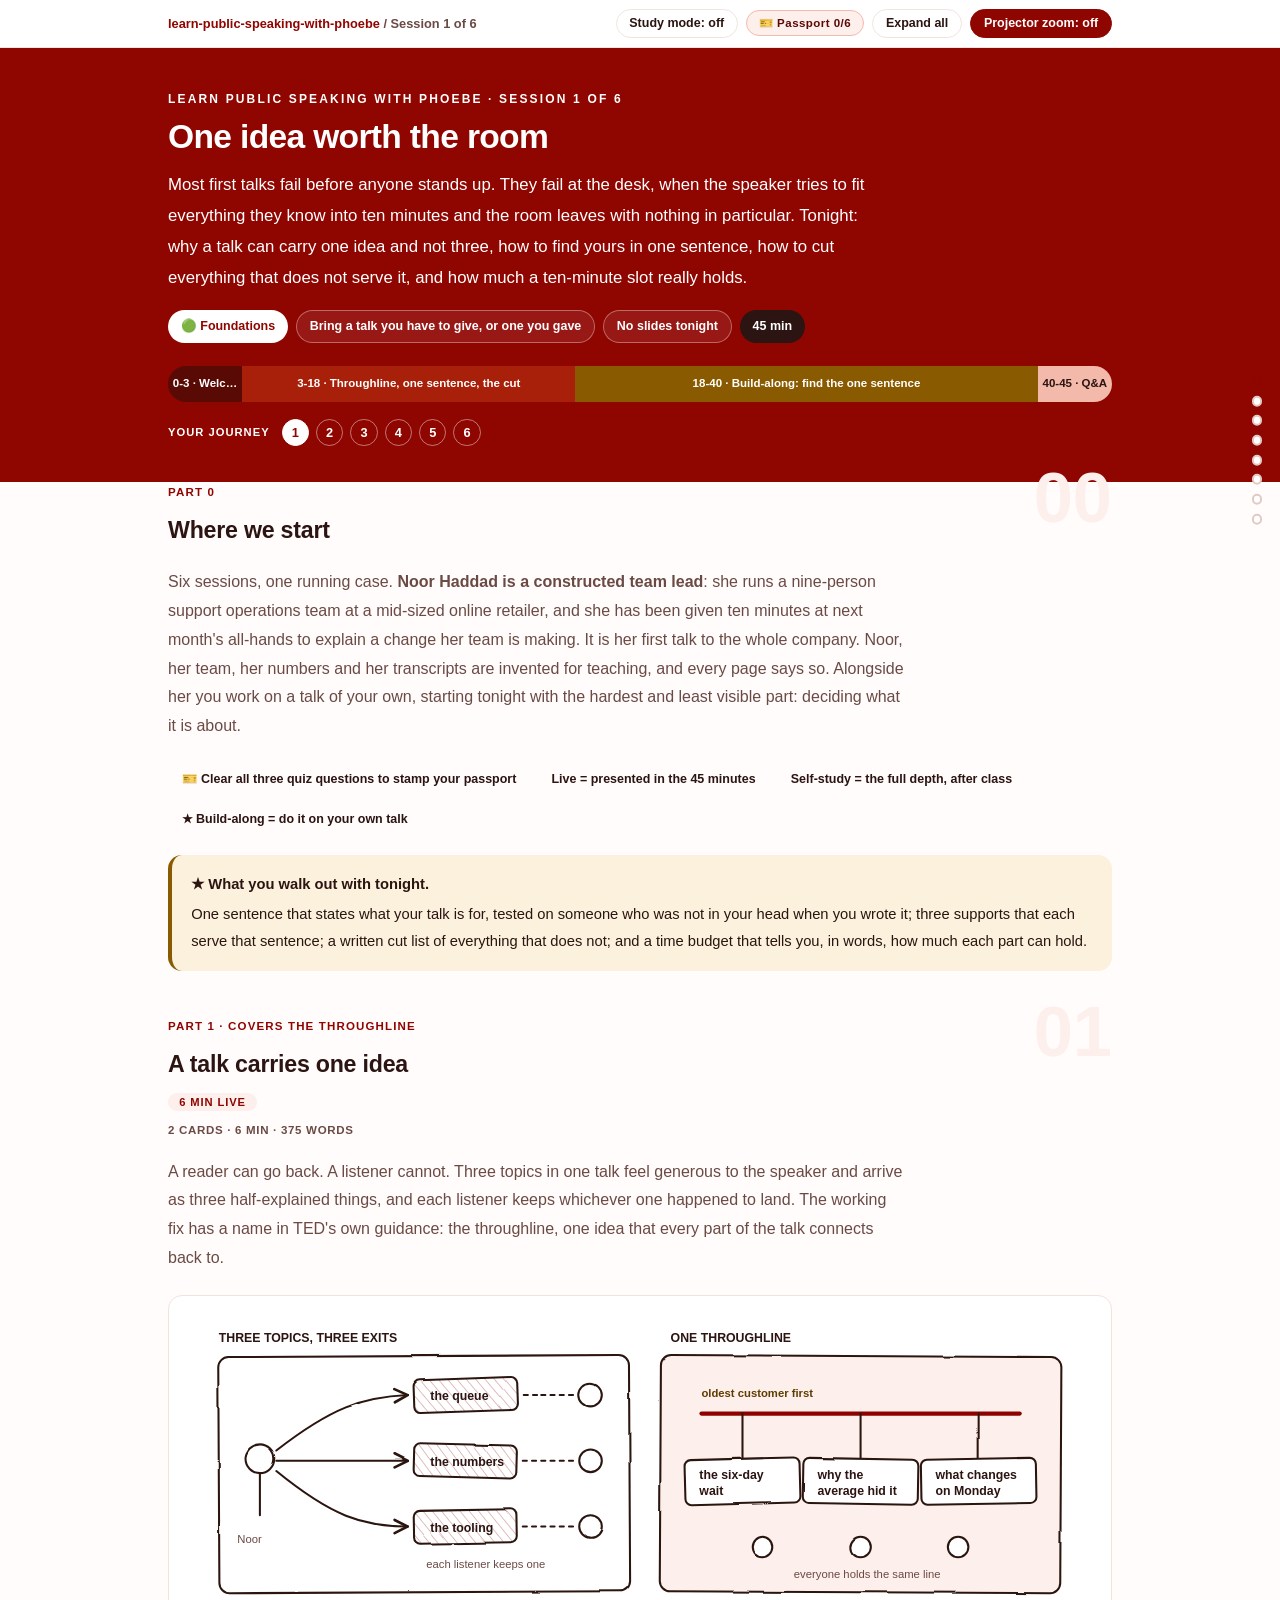
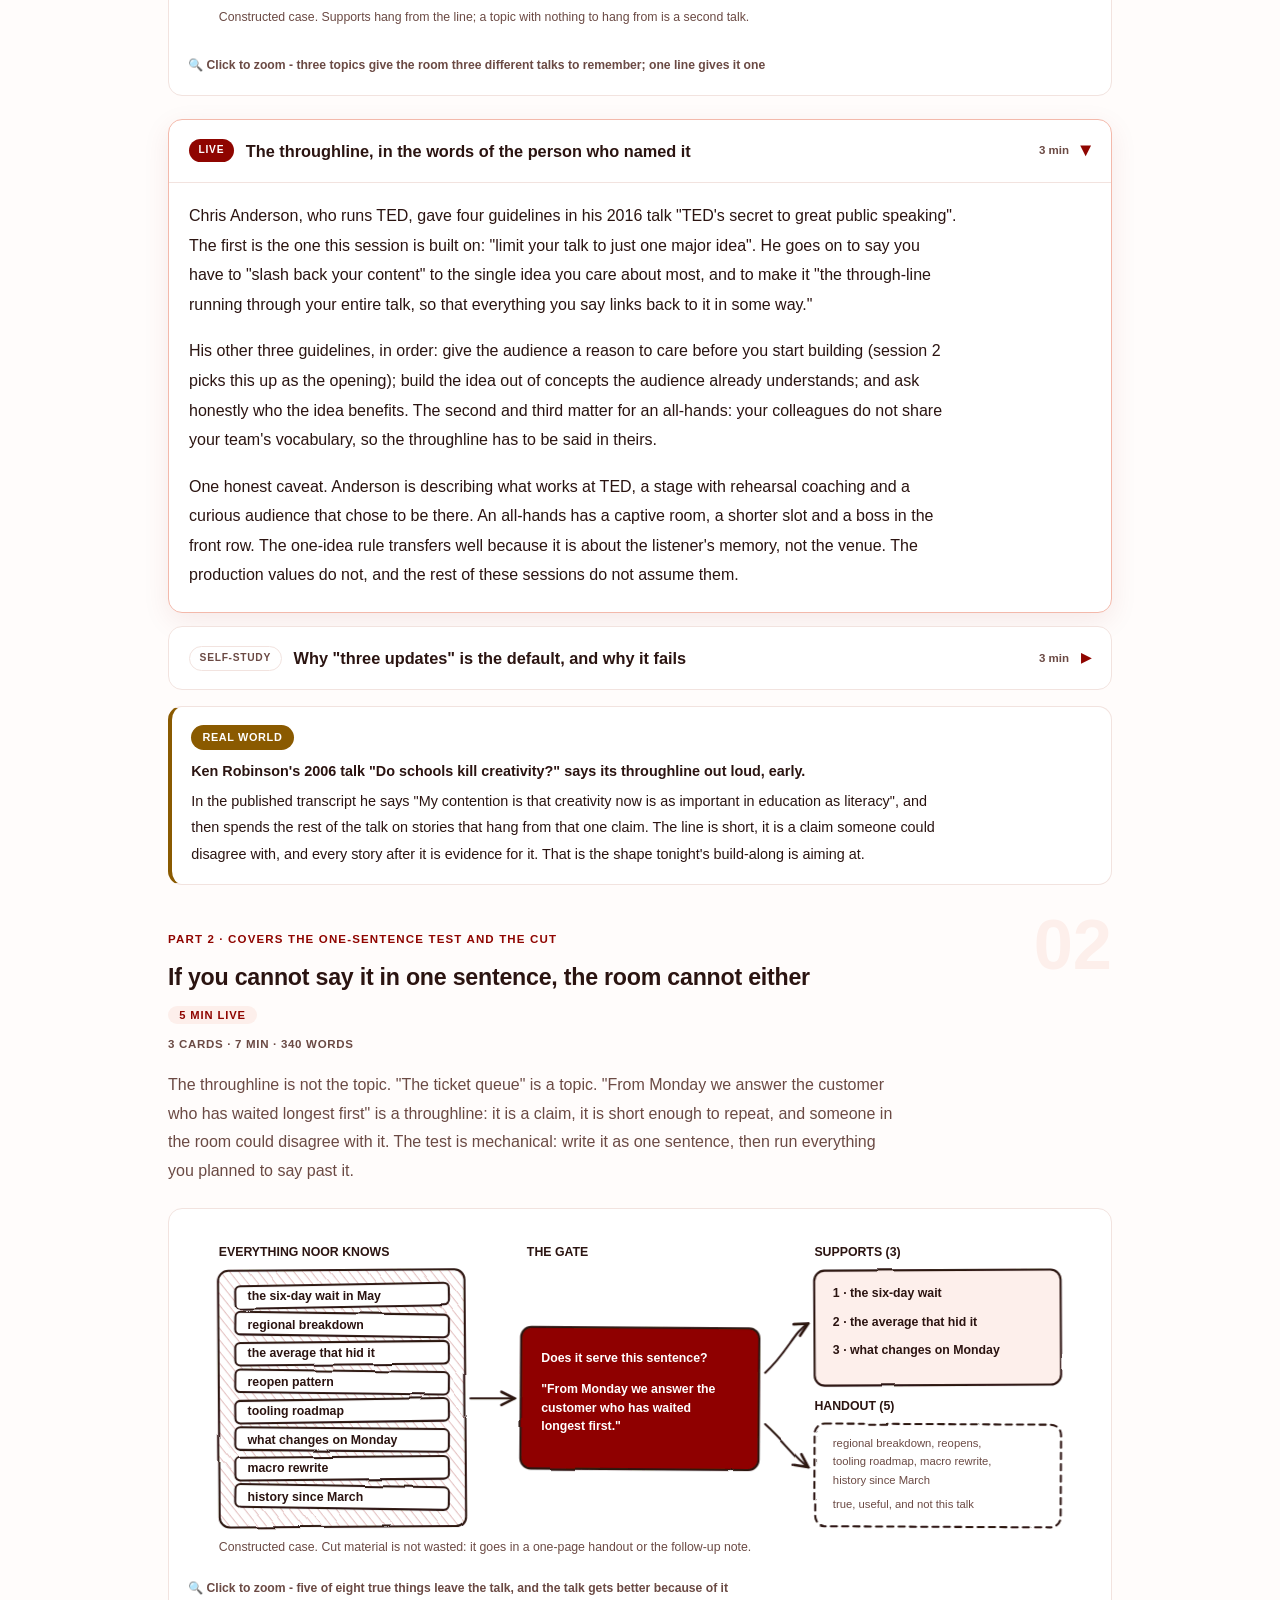
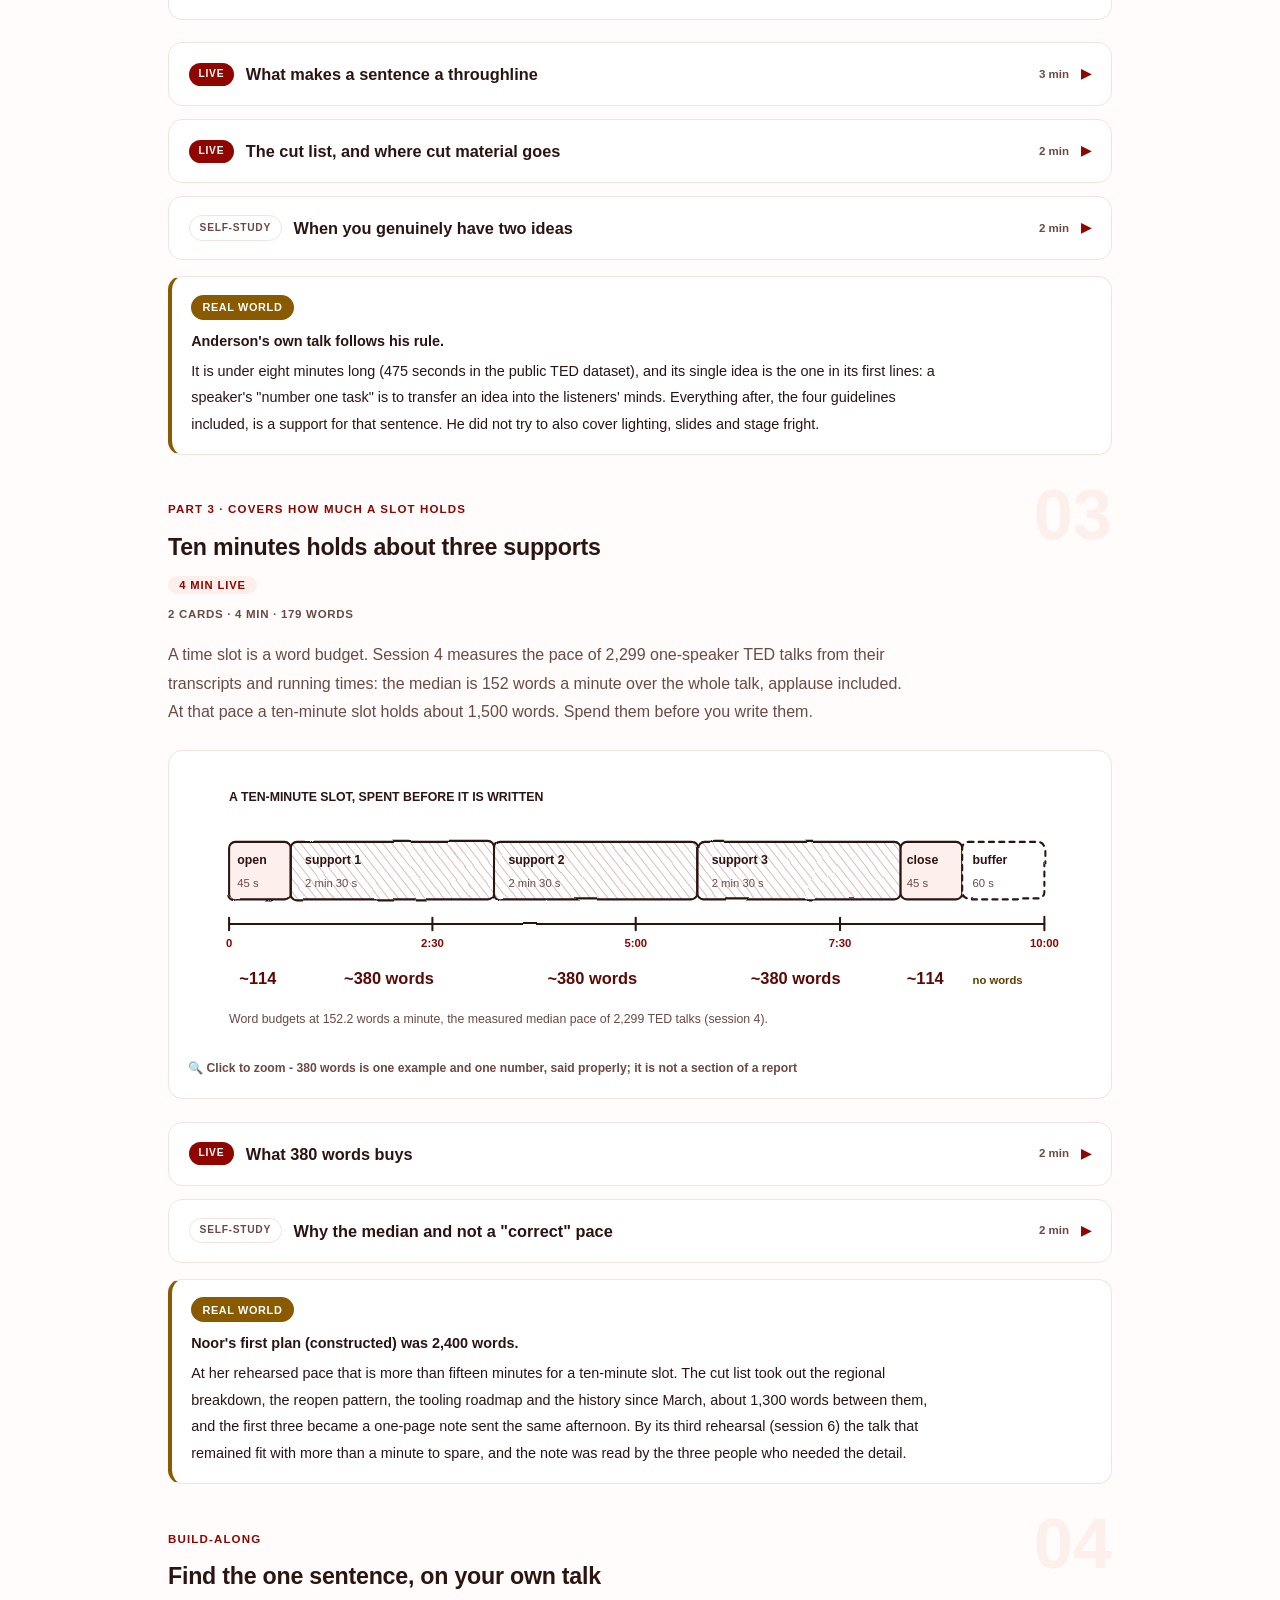
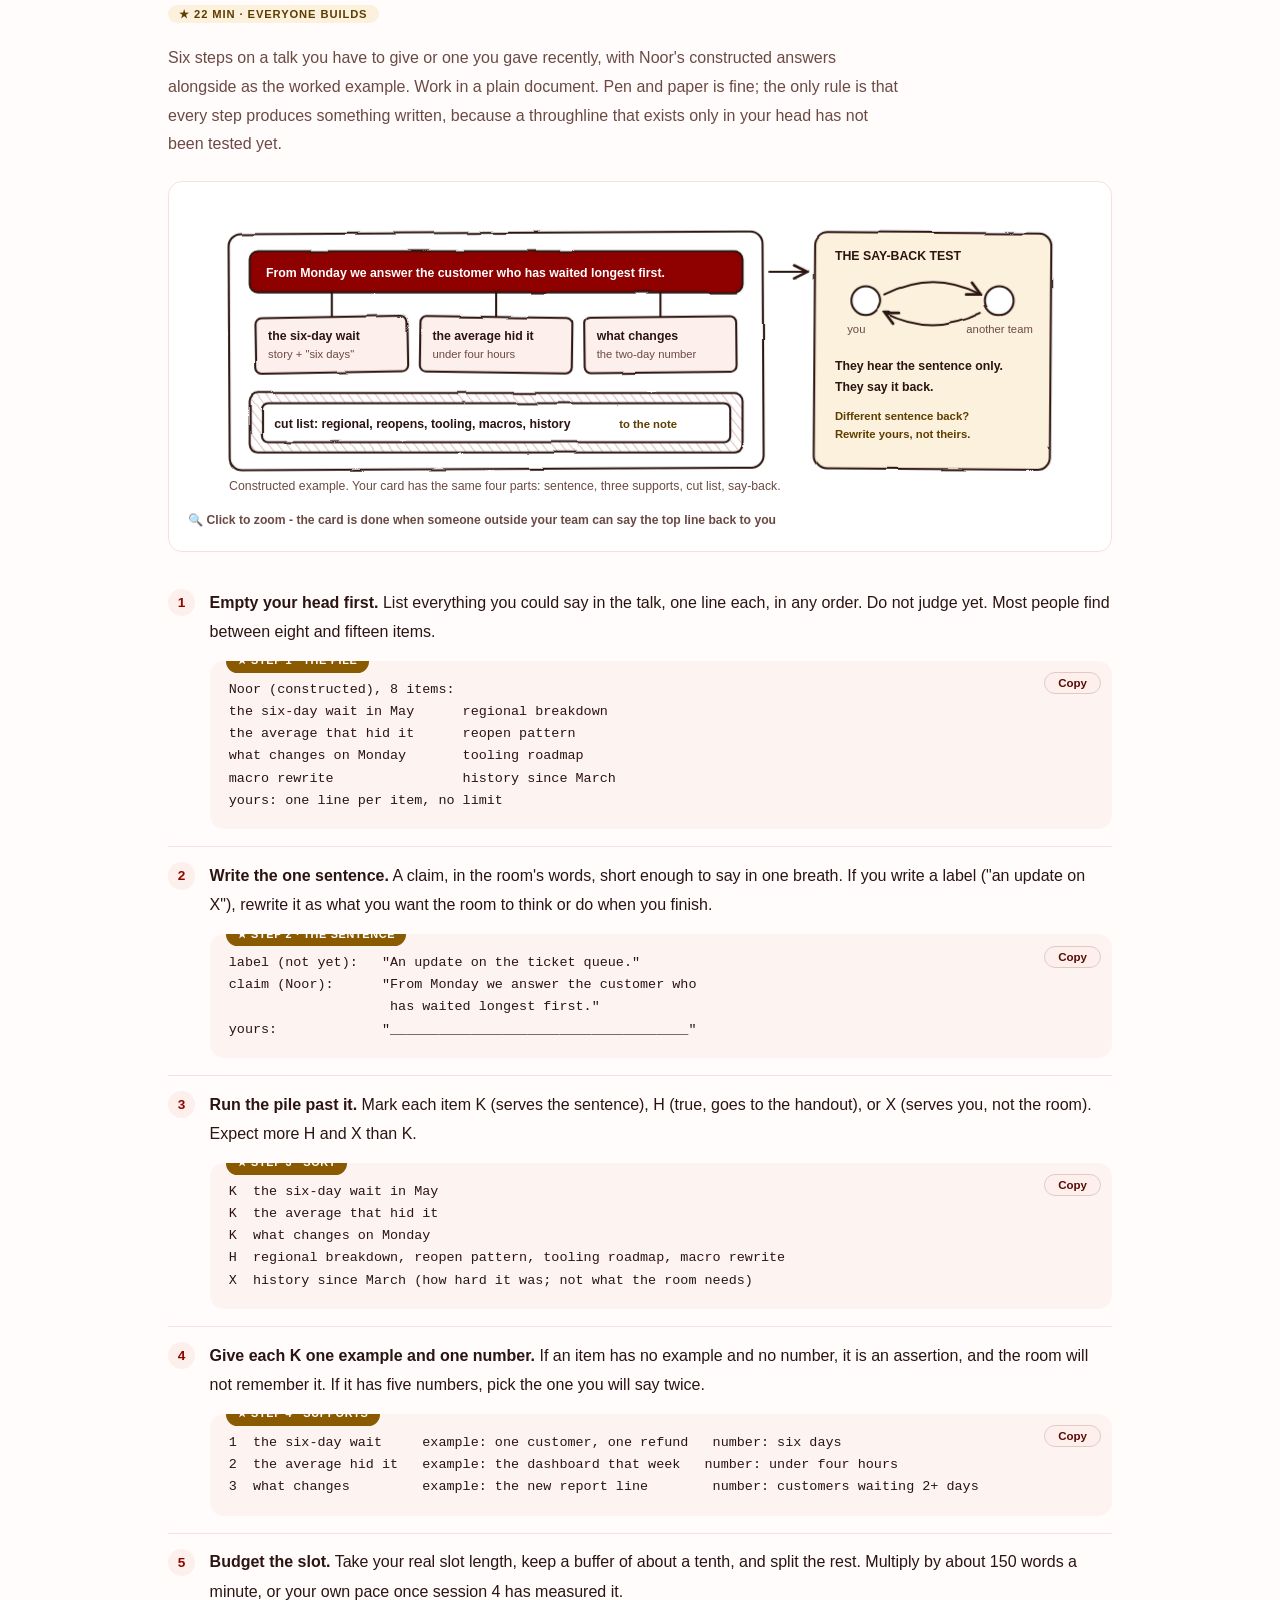
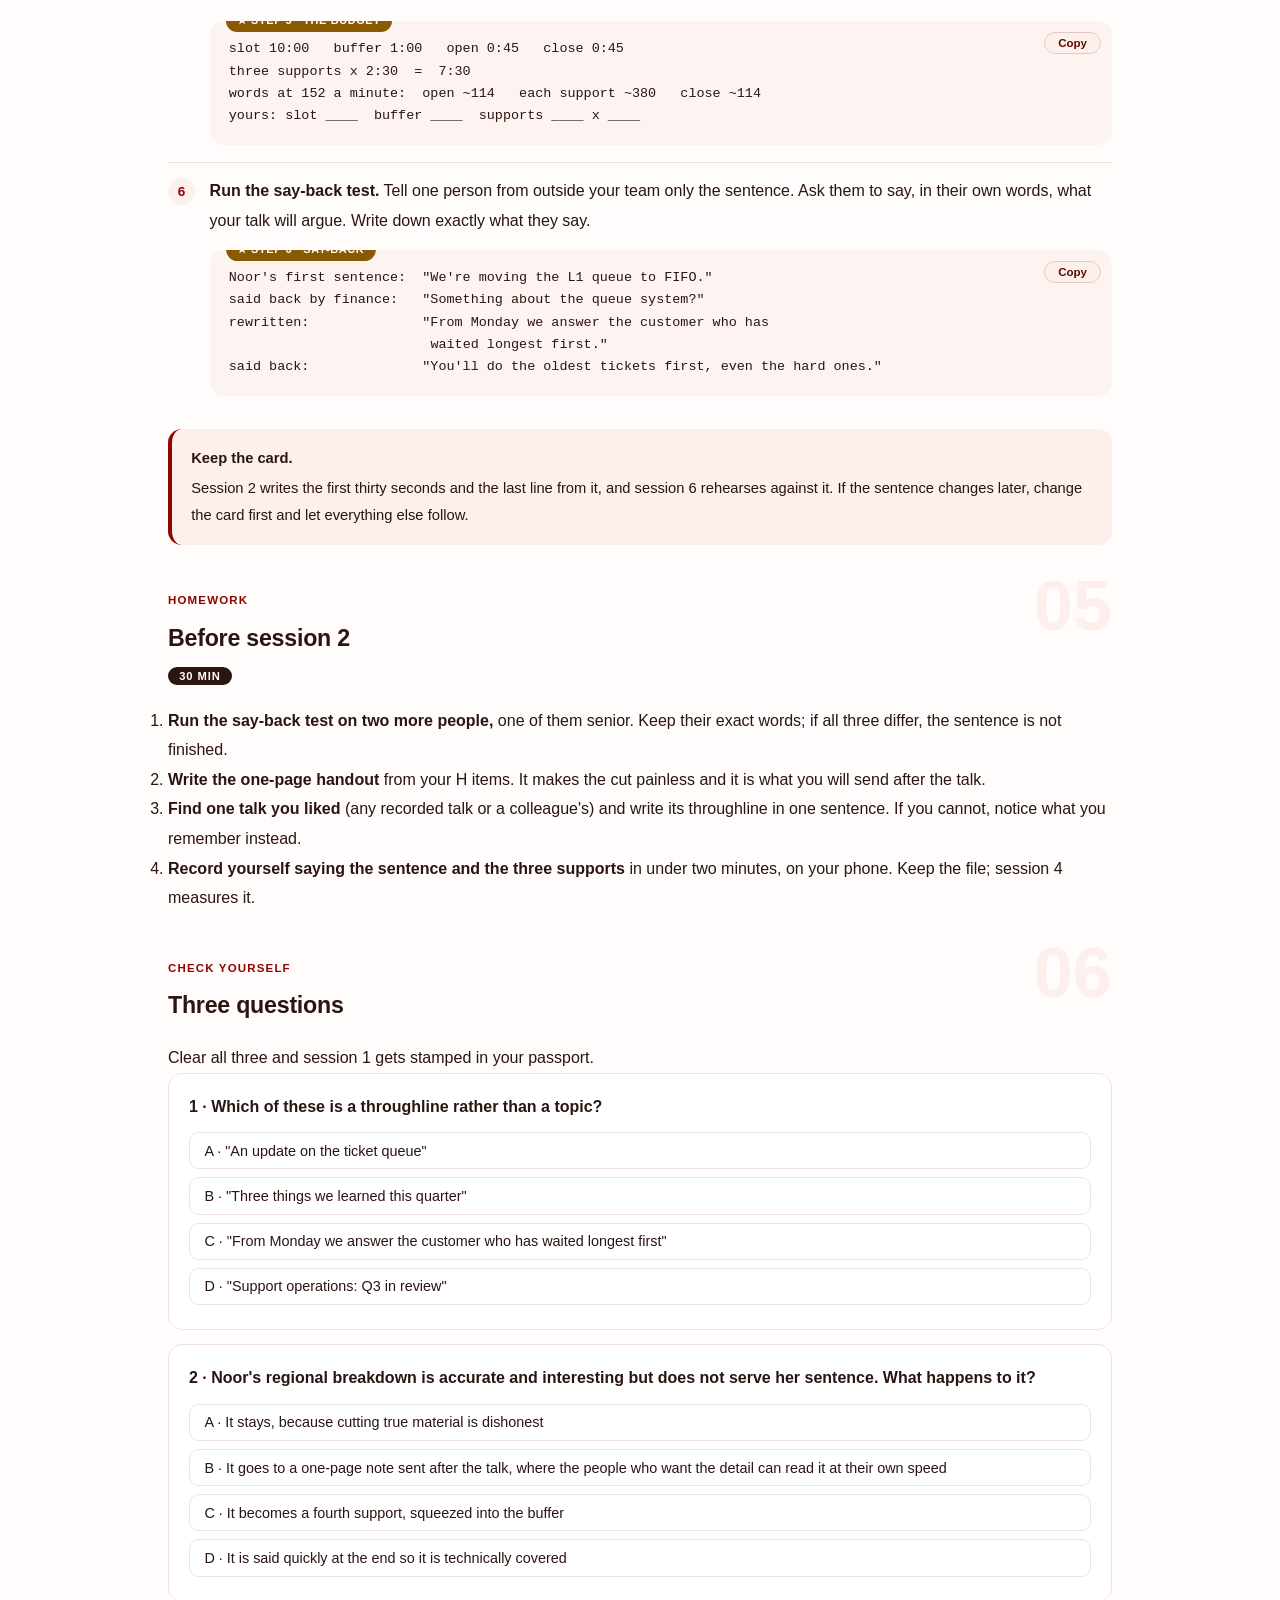
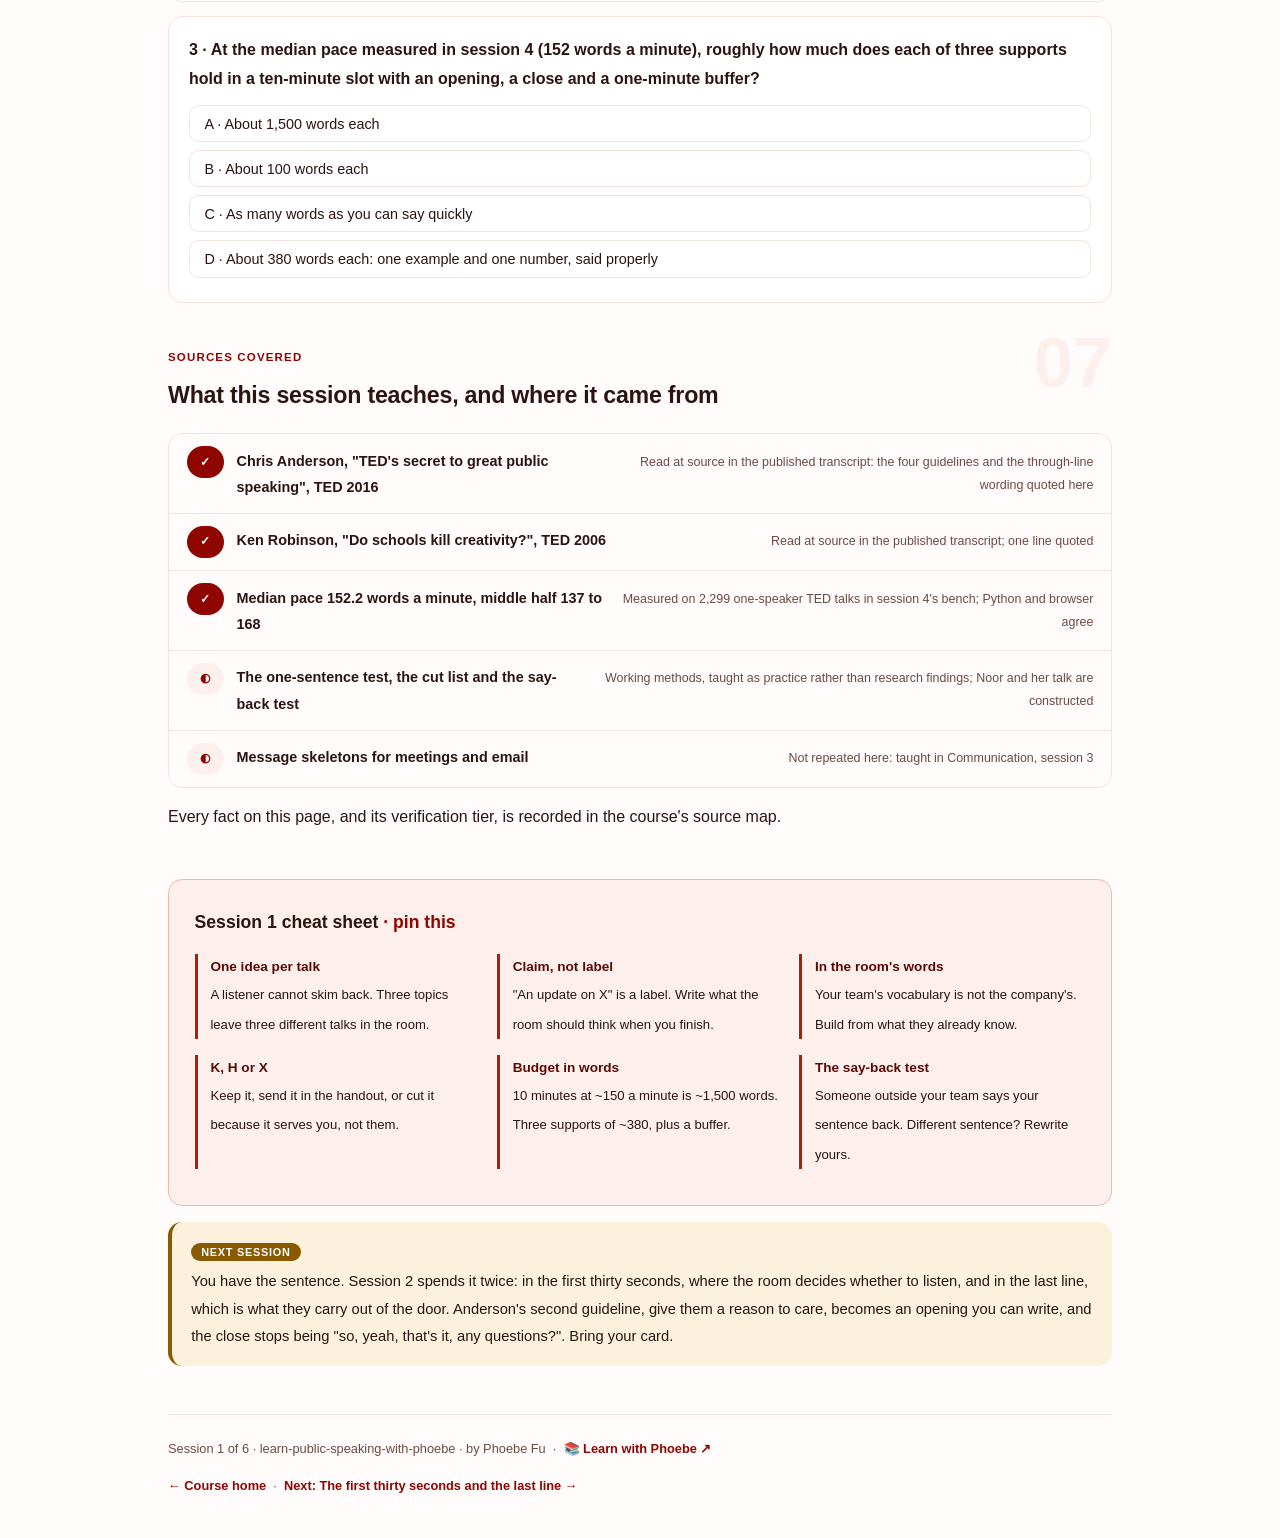
==== courses/01-one-idea-worth-the-room.html @ 0938e305 "Public Speaking - six sessions and a real pace bench One idea, the first thirty seconds, nerves as p" ====
<!DOCTYPE html>
<html lang="en">
<head>
<meta charset="UTF-8">
<meta name="viewport" content="width=device-width, initial-scale=1.0">
<!-- social:start -->
<meta name="description" content="Session 1 of 6. A talk carries one idea. The throughline in Chris Anderson's own words, the one-sentence test, cutting everything that does not serve it, and a time budget built on the measured pace of 2,299 TED talks.">
<meta property="og:type" content="article">
<meta property="og:site_name" content="Learn with Phoebe">
<meta property="og:title" content="One idea worth the room - learn public speaking with phoebe">
<meta property="og:description" content="Session 1 of 6. The throughline, the one-sentence test, the cut, and a ten-minute time budget.">
<meta property="og:url" content="https://phoebefu6.github.io/learn-public-speaking-with-phoebe/courses/01-one-idea-worth-the-room.html">
<meta property="og:image" content="https://phoebefu6.github.io/learn-public-speaking-with-phoebe/assets/og-cover.png">
<meta property="og:image:width" content="1200">
<meta property="og:image:height" content="630">
<meta name="twitter:card" content="summary_large_image">
<meta name="twitter:title" content="One idea worth the room - learn public speaking with phoebe">
<meta name="twitter:description" content="Session 1 of 6. A talk carries one idea; everything else serves it or goes.">
<meta name="twitter:image" content="https://phoebefu6.github.io/learn-public-speaking-with-phoebe/assets/og-cover.png">
<!-- social:end -->
<title>Session 1 · One idea worth the room - learn public speaking with phoebe</title>
<link rel="stylesheet" href="../assets/style.css?v=1">
</head>
<body>

<div class="toolbar">
  <div class="wrap">
    <span class="crumb"><a href="../index.html">learn-public-speaking-with-phoebe</a> / Session 1 of 6</span>
    <button class="btn" id="toggle-all" type="button">Expand all</button>
    <button class="btn primary" id="zoom-toggle" type="button">Projector zoom: off</button>
  </div>
</div>

<header class="masthead">
  <div class="wrap">
    <div class="eyebrow">Learn Public Speaking with Phoebe · Session 1 of 6</div>
    <h1>One idea worth <span class="accent">the room</span></h1>
    <p class="sub">Most first talks fail before anyone stands up. They fail at the desk, when the speaker tries to fit everything they know into ten minutes and the room leaves with nothing in particular. Tonight: why a talk can carry one idea and not three, how to find yours in one sentence, how to cut everything that does not serve it, and how much a ten-minute slot really holds.</p>
    <div class="chip-row">
      <span class="chip level">🟢 Foundations</span>
      <span class="chip audience">Bring a talk you have to give, or one you gave</span>
      <span class="chip audience">No slides tonight</span>
      <span class="chip time">45 min</span>
    </div>
    <div class="agenda">
      <span class="a1" style="flex:1">0-3 · Welcome</span>
      <span class="a2" style="flex:5">3-18 · Throughline, one sentence, the cut</span>
      <span class="a3" style="flex:7">18-40 · Build-along: find the one sentence</span>
      <span class="a4" style="flex:1">40-45 · Q&amp;A</span>
    </div>
  </div>
</header>

<main class="wrap">

  <section class="section" id="intro">
    <div class="section-kicker">
      <span class="klabel">Part 0</span>
      <h2>Where we start</h2>
    </div>
    <p class="lede">Six sessions, one running case. <strong>Noor Haddad is a constructed team lead</strong>: she runs a nine-person support operations team at a mid-sized online retailer, and she has been given ten minutes at next month's all-hands to explain a change her team is making. It is her first talk to the whole company. Noor, her team, her numbers and her transcripts are invented for teaching, and every page says so. Alongside her you work on a talk of your own, starting tonight with the hardest and least visible part: deciding what it is about.</p>

    <div class="legend">
      <span class="pill">🎫 Clear all three quiz questions to stamp your passport</span>
      <span class="pill">Live = presented in the 45 minutes</span>
      <span class="pill">Self-study = the full depth, after class</span>
      <span class="pill">★ Build-along = do it on your own talk</span>
    </div>

    <div class="callout win">
      <p><strong>★ What you walk out with tonight.</strong> One sentence that states what your talk is for, tested on someone who was not in your head when you wrote it; three supports that each serve that sentence; a written cut list of everything that does not; and a time budget that tells you, in words, how much each part can hold.</p>
    </div>
  </section>

  <section class="section" id="part-1">
    <div class="section-kicker">
      <span class="klabel">Part 1 · covers the throughline</span>
      <h2>A talk carries one idea</h2>
      <span class="tag concept">6 min live</span>
    </div>
    <p class="lede">A reader can go back. A listener cannot. Three topics in one talk feel generous to the speaker and arrive as three half-explained things, and each listener keeps whichever one happened to land. The working fix has a name in TED's own guidance: the throughline, one idea that every part of the talk connects back to.</p>

    <figure class="zoomable">
      <svg viewBox="0 0 880 320" xmlns="http://www.w3.org/2000/svg" role="img" aria-label="Two panels. Left, a three-part update: the speaker sends three separate threads, the queue, the numbers and the tooling, and three listeners each leave holding a different one. Right, one throughline: a single line from the opening to the close, oldest customer first, with three supports hanging from it, the six-day wait, why the average hid it, and what changes on Monday; every listener leaves holding the same line.">
        <defs>
          <filter id="s1aSk" x="-3%" y="-3%" width="106%" height="106%"><feTurbulence type="fractalNoise" baseFrequency="0.02" numOctaves="2" seed="11" result="n"/><feDisplacementMap in="SourceGraphic" in2="n" scale="2.4" xChannelSelector="R" yChannelSelector="G"/></filter>
          <pattern id="s1aHc" patternUnits="userSpaceOnUse" width="7" height="7" patternTransform="rotate(-38)"><line x1="0" y1="0" x2="0" y2="7" stroke="#8F0500" stroke-width="1" opacity=".5"/></pattern>
          <marker id="s1aAr" viewBox="0 0 10 10" refX="9" refY="5" markerWidth="8" markerHeight="8" orient="auto"><path d="M1 1 L9 5 L1 9" fill="none" stroke="#2B1411" stroke-width="1.6" stroke-linecap="round"/></marker>
        </defs>
        <style>
          .s1aH { font: 800 12px Inter, sans-serif; fill: #2B1411; }
          .s1aL { font: 600 12px Inter, sans-serif; fill: #2B1411; }
          .s1aS { font: 400 11px Inter, sans-serif; fill: #6B4A44; }
          .s1aB { font: 800 11px Inter, sans-serif; fill: #5E3D00; }
          .s1aW { font: 800 12px Inter, sans-serif; fill: #FFFFFF; }
          .s1aN { font: 400 12px Inter, sans-serif; fill: #6B4A44; }
        </style>

        <text class="s1aH" x="30" y="26">THREE TOPICS, THREE EXITS</text>
        <text class="s1aH" x="470" y="26">ONE THROUGHLINE</text>

        <g filter="url(#s1aSk)" fill="none" stroke="#2B1411" stroke-width="2" stroke-linecap="round" stroke-linejoin="round">
          <rect x="30" y="40" width="400" height="230" rx="10" fill="#FFFFFF" transform="rotate(-0.3 230 155)"/>
          <rect x="460" y="40" width="390" height="230" rx="10" fill="#FDEFEB" transform="rotate(0.3 655 155)"/>
          <!-- left: speaker and three threads -->
          <circle cx="70" cy="140" r="14" fill="#FFFFFF"/>
          <path d="M70 154 L70 196"/>
          <path d="M86 132 C140 90 170 80 214 78" marker-end="url(#s1aAr)"/>
          <path d="M86 142 C140 142 170 142 214 142" marker-end="url(#s1aAr)"/>
          <path d="M86 152 C140 196 170 206 214 206" marker-end="url(#s1aAr)"/>
          <rect x="220" y="62" width="100" height="32" rx="6" fill="url(#s1aHc)" transform="rotate(-2 270 78)"/>
          <rect x="220" y="126" width="100" height="32" rx="6" fill="url(#s1aHc)" transform="rotate(1.5 270 142)"/>
          <rect x="220" y="190" width="100" height="32" rx="6" fill="url(#s1aHc)" transform="rotate(-1 270 206)"/>
          <circle cx="392" cy="78" r="11" fill="#FFFFFF"/>
          <circle cx="392" cy="142" r="11" fill="#FFFFFF"/>
          <circle cx="392" cy="206" r="11" fill="#FFFFFF"/>
          <path d="M326 78 L376 78" stroke-dasharray="4 5"/>
          <path d="M326 142 L376 142" stroke-dasharray="4 5"/>
          <path d="M326 206 L376 206" stroke-dasharray="4 5"/>
          <!-- right: one line, three supports -->
          <path d="M500 96 L810 96" stroke="#8F0500" stroke-width="4"/>
          <path d="M540 96 L540 140"/>
          <path d="M655 96 L655 140"/>
          <path d="M770 96 L770 140"/>
          <rect x="484" y="140" width="112" height="44" rx="6" fill="#FFFFFF" transform="rotate(-1.5 540 162)"/>
          <rect x="599" y="140" width="112" height="44" rx="6" fill="#FFFFFF" transform="rotate(1 655 162)"/>
          <rect x="714" y="140" width="112" height="44" rx="6" fill="#FFFFFF" transform="rotate(-1 770 162)"/>
          <circle cx="560" cy="226" r="10" fill="#FFFFFF"/>
          <circle cx="655" cy="226" r="10" fill="#FFFFFF"/>
          <circle cx="750" cy="226" r="10" fill="#FFFFFF"/>
        </g>

        <text class="s1aS" x="48" y="222">Noor</text>
        <text class="s1aL" x="236" y="83">the queue</text>
        <text class="s1aL" x="236" y="147">the numbers</text>
        <text class="s1aL" x="236" y="211">the tooling</text>
        <text class="s1aS" x="232" y="246">each listener keeps one</text>
        <text class="s1aB" x="500" y="80">oldest customer first</text>
        <text class="s1aL" x="498" y="160">the six-day</text>
        <text class="s1aL" x="498" y="175">wait</text>
        <text class="s1aL" x="613" y="160">why the</text>
        <text class="s1aL" x="613" y="175">average hid it</text>
        <text class="s1aL" x="728" y="160">what changes</text>
        <text class="s1aL" x="728" y="175">on Monday</text>
        <text class="s1aS" x="590" y="256">everyone holds the same line</text>
        <text class="s1aN" x="30" y="298">Constructed case. Supports hang from the line; a topic with nothing to hang from is a second talk.</text>
      </svg>
      <figcaption>🔍 Click to zoom - three topics give the room three different talks to remember; one line gives it one</figcaption>
    </figure>

    <details class="card" open>
      <summary><span class="mode live">Live</span>The throughline, in the words of the person who named it<span class="mini">3 min</span><span class="caret">▶</span></summary>
      <div class="body">
        <p>Chris Anderson, who runs TED, gave four guidelines in his 2016 talk "TED's secret to great public speaking". The first is the one this session is built on: "limit your talk to just one major idea". He goes on to say you have to "slash back your content" to the single idea you care about most, and to make it "the through-line running through your entire talk, so that everything you say links back to it in some way."</p>
        <p>His other three guidelines, in order: give the audience a reason to care before you start building (session 2 picks this up as the opening); build the idea out of concepts the audience already understands; and ask honestly who the idea benefits. The second and third matter for an all-hands: your colleagues do not share your team's vocabulary, so the throughline has to be said in theirs.</p>
        <p>One honest caveat. Anderson is describing what works at TED, a stage with rehearsal coaching and a curious audience that chose to be there. An all-hands has a captive room, a shorter slot and a boss in the front row. The one-idea rule transfers well because it is about the listener's memory, not the venue. The production values do not, and the rest of these sessions do not assume them.</p>
      </div>
    </details>

    <details class="card">
      <summary><span class="mode self">Self-study</span>Why "three updates" is the default, and why it fails<span class="mini">3 min</span><span class="caret">▶</span></summary>
      <div class="body">
        <p>An update is organised the way the work was done: first we did this, then that, then the tooling. That order is natural for the person who did the work and useless for the person hearing about it, because it answers "what happened" when the room is asking "what does it mean for me". The three parts get equal time because they took equal effort, not because they matter equally.</p>
        <p>The listener cannot fix this for you. A reader who loses the thread skims back to the heading. A listener who loses it waits for a signal that the topic has changed, and in a three-topic talk that signal arrives twice, each time resetting what they were holding.</p>
        <p>Structuring a written or spoken message by what the reader needs first, the ask-first skeletons, is taught next door in <a href="https://phoebefu6.github.io/learn-communication-with-phoebe/courses/03-structure.html">Communication, session 3 ↗</a>. This page is about the talk-sized version: one idea that survives ten minutes of a room's attention.</p>
      </div>
    </details>

    <div class="callout example">
      <span class="ex-pill">Real world</span>
      <p><strong>Ken Robinson's 2006 talk "Do schools kill creativity?" says its throughline out loud, early.</strong> In the published transcript he says "My contention is that creativity now is as important in education as literacy", and then spends the rest of the talk on stories that hang from that one claim. The line is short, it is a claim someone could disagree with, and every story after it is evidence for it. That is the shape tonight's build-along is aiming at.</p>
    </div>
  </section>

  <section class="section" id="part-2">
    <div class="section-kicker">
      <span class="klabel">Part 2 · covers the one-sentence test and the cut</span>
      <h2>If you cannot say it in one sentence, the room cannot either</h2>
      <span class="tag concept">5 min live</span>
    </div>
    <p class="lede">The throughline is not the topic. "The ticket queue" is a topic. "From Monday we answer the customer who has waited longest first" is a throughline: it is a claim, it is short enough to repeat, and someone in the room could disagree with it. The test is mechanical: write it as one sentence, then run everything you planned to say past it.</p>

    <figure class="zoomable">
      <svg viewBox="0 0 880 330" xmlns="http://www.w3.org/2000/svg" role="img" aria-label="A pile of eight things Noor knows about the change passes a gate labelled with her one sentence, oldest customer first. Three pass and become supports: the six-day wait, the average that hid it, and what changes on Monday. Five go to a handout bin: the regional breakdown, the reopen pattern, the tooling roadmap, the macro rewrite, and the history since March.">
        <defs>
          <filter id="s1bSk" x="-3%" y="-3%" width="106%" height="106%"><feTurbulence type="fractalNoise" baseFrequency="0.02" numOctaves="2" seed="17" result="n"/><feDisplacementMap in="SourceGraphic" in2="n" scale="2.4" xChannelSelector="R" yChannelSelector="G"/></filter>
          <pattern id="s1bHc" patternUnits="userSpaceOnUse" width="7" height="7" patternTransform="rotate(-38)"><line x1="0" y1="0" x2="0" y2="7" stroke="#8F0500" stroke-width="1" opacity=".5"/></pattern>
          <marker id="s1bAr" viewBox="0 0 10 10" refX="9" refY="5" markerWidth="8" markerHeight="8" orient="auto"><path d="M1 1 L9 5 L1 9" fill="none" stroke="#2B1411" stroke-width="1.6" stroke-linecap="round"/></marker>
        </defs>
        <style>
          .s1bH { font: 800 12px Inter, sans-serif; fill: #2B1411; }
          .s1bL { font: 600 12px Inter, sans-serif; fill: #2B1411; }
          .s1bS { font: 400 11px Inter, sans-serif; fill: #6B4A44; }
          .s1bB { font: 800 11px Inter, sans-serif; fill: #5E3D00; }
          .s1bW { font: 800 12px Inter, sans-serif; fill: #FFFFFF; }
          .s1bN { font: 400 12px Inter, sans-serif; fill: #6B4A44; }
        </style>

        <text class="s1bH" x="30" y="26">EVERYTHING NOOR KNOWS</text>
        <text class="s1bH" x="330" y="26">THE GATE</text>
        <text class="s1bH" x="610" y="26">SUPPORTS (3)</text>
        <text class="s1bH" x="610" y="176">HANDOUT (5)</text>

        <g filter="url(#s1bSk)" fill="none" stroke="#2B1411" stroke-width="2" stroke-linecap="round" stroke-linejoin="round">
          <rect x="30" y="40" width="240" height="250" rx="10" fill="url(#s1bHc)" transform="rotate(-0.4 150 165)"/>
          <rect x="46" y="54" width="208" height="22" rx="5" fill="#FFFFFF" transform="rotate(-1 150 65)"/>
          <rect x="46" y="82" width="208" height="22" rx="5" fill="#FFFFFF" transform="rotate(0.8 150 93)"/>
          <rect x="46" y="110" width="208" height="22" rx="5" fill="#FFFFFF" transform="rotate(-0.6 150 121)"/>
          <rect x="46" y="138" width="208" height="22" rx="5" fill="#FFFFFF" transform="rotate(0.7 150 149)"/>
          <rect x="46" y="166" width="208" height="22" rx="5" fill="#FFFFFF" transform="rotate(-0.8 150 177)"/>
          <rect x="46" y="194" width="208" height="22" rx="5" fill="#FFFFFF" transform="rotate(0.5 150 205)"/>
          <rect x="46" y="222" width="208" height="22" rx="5" fill="#FFFFFF" transform="rotate(-0.5 150 233)"/>
          <rect x="46" y="250" width="208" height="22" rx="5" fill="#FFFFFF" transform="rotate(0.9 150 261)"/>
          <path d="M276 165 L318 165" marker-end="url(#s1bAr)"/>
          <rect x="324" y="96" width="232" height="138" rx="10" fill="#8F0500" transform="rotate(0.4 440 165)"/>
          <path d="M562 140 C584 120 590 100 604 92" marker-end="url(#s1bAr)"/>
          <path d="M562 190 C584 210 590 222 604 232" marker-end="url(#s1bAr)"/>
          <rect x="610" y="40" width="240" height="112" rx="10" fill="#FDEFEB" transform="rotate(-0.3 730 96)"/>
          <rect x="610" y="190" width="240" height="100" rx="10" fill="#FFFFFF" stroke-dasharray="6 5" transform="rotate(0.3 730 240)"/>
        </g>

        <text class="s1bL" x="58" y="69">the six-day wait in May</text>
        <text class="s1bL" x="58" y="97">regional breakdown</text>
        <text class="s1bL" x="58" y="125">the average that hid it</text>
        <text class="s1bL" x="58" y="153">reopen pattern</text>
        <text class="s1bL" x="58" y="181">tooling roadmap</text>
        <text class="s1bL" x="58" y="209">what changes on Monday</text>
        <text class="s1bL" x="58" y="237">macro rewrite</text>
        <text class="s1bL" x="58" y="265">history since March</text>
        <text class="s1bW" x="344" y="130">Does it serve this sentence?</text>
        <text class="s1bW" x="344" y="160">"From Monday we answer the</text>
        <text class="s1bW" x="344" y="178">customer who has waited</text>
        <text class="s1bW" x="344" y="196">longest first."</text>
        <text class="s1bL" x="628" y="66">1 · the six-day wait</text>
        <text class="s1bL" x="628" y="94">2 · the average that hid it</text>
        <text class="s1bL" x="628" y="122">3 · what changes on Monday</text>
        <text class="s1bS" x="628" y="212">regional breakdown, reopens,</text>
        <text class="s1bS" x="628" y="230">tooling roadmap, macro rewrite,</text>
        <text class="s1bS" x="628" y="248">history since March</text>
        <text class="s1bS" x="628" y="272">true, useful, and not this talk</text>
        <text class="s1bN" x="30" y="314">Constructed case. Cut material is not wasted: it goes in a one-page handout or the follow-up note.</text>
      </svg>
      <figcaption>🔍 Click to zoom - five of eight true things leave the talk, and the talk gets better because of it</figcaption>
    </figure>

    <details class="card">
      <summary><span class="mode live">Live</span>What makes a sentence a throughline<span class="mini">3 min</span><span class="caret">▶</span></summary>
      <div class="body">
        <p>Three checks, each one you can run on paper:</p>
        <ul>
          <li><strong>It is a claim, not a label.</strong> "Our Q3 results" is a label. "Q3 grew because two clients doubled, and that will not repeat" is a claim. A label tells the room what you will talk about; a claim tells them what to think when you are done.</li>
          <li><strong>It is said in the room's words.</strong> "Moving to FIFO on the L1 queue" is Noor's team's vocabulary. "The customer who has waited longest goes first" is everyone's. Anderson's third guideline is exactly this: build from concepts the audience already has.</li>
          <li><strong>It survives being repeated by someone else.</strong> Ask a colleague from another team to say back what your talk is about after hearing only the sentence. If what comes back is a different sentence, the room will do the same thing at scale.</li>
        </ul>
      </div>
    </details>

    <details class="card">
      <summary><span class="mode live">Live</span>The cut list, and where cut material goes<span class="mini">2 min</span><span class="caret">▶</span></summary>
      <div class="body">
        <p>Run every item you planned to say past the sentence and sort it three ways: <strong>serves it</strong> (keep, it becomes a support), <strong>true but not this talk</strong> (cut to the handout or the follow-up note), <strong>serves me, not the room</strong> (cut entirely: the history of how hard it was, the credit list, the caveats nobody asked about).</p>
        <p>The cut is the step speakers skip, because cut material feels like lost work. Writing it down as a list, with a destination, is what makes it possible. Noor's regional breakdown is real and interesting; it goes in a one-page note sent after the talk, where people who want it can read it at their own speed.</p>
      </div>
    </details>

    <details class="card">
      <summary><span class="mode self">Self-study</span>When you genuinely have two ideas<span class="mini">2 min</span><span class="caret">▶</span></summary>
      <div class="body">
        <p>Sometimes the slot really is for two things: a change and a request for budget, say. Two honest options. Either find the sentence that contains both ("we are changing the order, and it needs one more hire to hold") so the second becomes a support of the first, or give two talks: ask for a second slot, or put one of them in writing. What does not work is two throughlines in ten minutes, because each gets five, and five minutes is about one support.</p>
      </div>
    </details>

    <div class="callout example">
      <span class="ex-pill">Real world</span>
      <p><strong>Anderson's own talk follows his rule.</strong> It is under eight minutes long (475 seconds in the public TED dataset), and its single idea is the one in its first lines: a speaker's "number one task" is to transfer an idea into the listeners' minds. Everything after, the four guidelines included, is a support for that sentence. He did not try to also cover lighting, slides and stage fright.</p>
    </div>
  </section>

  <section class="section" id="part-3">
    <div class="section-kicker">
      <span class="klabel">Part 3 · covers how much a slot holds</span>
      <h2>Ten minutes holds about three supports</h2>
      <span class="tag concept">4 min live</span>
    </div>
    <p class="lede">A time slot is a word budget. Session 4 measures the pace of 2,299 one-speaker TED talks from their transcripts and running times: the median is 152 words a minute over the whole talk, applause included. At that pace a ten-minute slot holds about 1,500 words. Spend them before you write them.</p>

    <figure class="zoomable">
      <svg viewBox="0 0 880 270" xmlns="http://www.w3.org/2000/svg" role="img" aria-label="A ten-minute slot drawn as a ruler from 0 to 600 seconds, split into an opening of 45 seconds, three supports of 150 seconds each, a close of 45 seconds and a 60-second buffer. At the measured median TED pace of 152.2 words a minute, the opening and close hold about 114 words each and each support about 380 words.">
        <defs>
          <filter id="s1cSk" x="-3%" y="-3%" width="106%" height="106%"><feTurbulence type="fractalNoise" baseFrequency="0.02" numOctaves="2" seed="23" result="n"/><feDisplacementMap in="SourceGraphic" in2="n" scale="2.4" xChannelSelector="R" yChannelSelector="G"/></filter>
          <pattern id="s1cHc" patternUnits="userSpaceOnUse" width="7" height="7" patternTransform="rotate(-38)"><line x1="0" y1="0" x2="0" y2="7" stroke="#8F0500" stroke-width="1" opacity=".5"/></pattern>
        </defs>
        <style>
          .s1cH { font: 800 12px Inter, sans-serif; fill: #2B1411; }
          .s1cL { font: 600 12px Inter, sans-serif; fill: #2B1411; }
          .s1cS { font: 400 11px Inter, sans-serif; fill: #6B4A44; }
          .s1cB { font: 800 11px Inter, sans-serif; fill: #5E3D00; }
          .s1cV { font: 800 16px Inter, sans-serif; fill: #5A0A04; }
          .s1cA { font: 700 11px Inter, sans-serif; fill: #8F0500; }
          .s1cN { font: 400 12px Inter, sans-serif; fill: #6B4A44; }
        </style>

        <text class="s1cH" x="40" y="30">A TEN-MINUTE SLOT, SPENT BEFORE IT IS WRITTEN</text>

        <g filter="url(#s1cSk)" fill="none" stroke="#2B1411" stroke-width="2" stroke-linecap="round" stroke-linejoin="round">
          <rect x="40" y="70" width="60" height="56" rx="6" fill="#FDEFEB"/>
          <rect x="100" y="70" width="198" height="56" rx="6" fill="url(#s1cHc)"/>
          <rect x="298" y="70" width="198" height="56" rx="6" fill="url(#s1cHc)"/>
          <rect x="496" y="70" width="198" height="56" rx="6" fill="url(#s1cHc)"/>
          <rect x="694" y="70" width="60" height="56" rx="6" fill="#FDEFEB"/>
          <rect x="754" y="70" width="80" height="56" rx="6" fill="#FFFFFF" stroke-dasharray="5 5"/>
          <path d="M40 150 L834 150"/>
          <path d="M40 144 L40 156"/>
          <path d="M238 144 L238 156"/>
          <path d="M436 144 L436 156"/>
          <path d="M635 144 L635 156"/>
          <path d="M834 144 L834 156"/>
        </g>

        <text class="s1cL" x="48" y="92">open</text>
        <text class="s1cL" x="114" y="92">support 1</text>
        <text class="s1cL" x="312" y="92">support 2</text>
        <text class="s1cL" x="510" y="92">support 3</text>
        <text class="s1cL" x="700" y="92">close</text>
        <text class="s1cL" x="764" y="92">buffer</text>
        <text class="s1cS" x="48" y="114">45 s</text>
        <text class="s1cS" x="114" y="114">2 min 30 s</text>
        <text class="s1cS" x="312" y="114">2 min 30 s</text>
        <text class="s1cS" x="510" y="114">2 min 30 s</text>
        <text class="s1cS" x="700" y="114">45 s</text>
        <text class="s1cS" x="764" y="114">60 s</text>
        <text class="s1cA" x="40" y="172" text-anchor="middle">0</text>
        <text class="s1cA" x="238" y="172" text-anchor="middle">2:30</text>
        <text class="s1cA" x="436" y="172" text-anchor="middle">5:00</text>
        <text class="s1cA" x="635" y="172" text-anchor="middle">7:30</text>
        <text class="s1cA" x="834" y="172" text-anchor="middle">10:00</text>
        <text class="s1cV" x="50" y="208">~114</text>
        <text class="s1cV" x="152" y="208">~380 words</text>
        <text class="s1cV" x="350" y="208">~380 words</text>
        <text class="s1cV" x="548" y="208">~380 words</text>
        <text class="s1cV" x="700" y="208">~114</text>
        <text class="s1cB" x="764" y="208">no words</text>
        <text class="s1cN" x="40" y="246">Word budgets at 152.2 words a minute, the measured median pace of 2,299 TED talks (session 4).</text>
      </svg>
      <figcaption>🔍 Click to zoom - 380 words is one example and one number, said properly; it is not a section of a report</figcaption>
    </figure>

    <details class="card">
      <summary><span class="mode live">Live</span>What 380 words buys<span class="mini">2 min</span><span class="caret">▶</span></summary>
      <div class="body">
        <p>Three hundred and eighty words is about one page of double-spaced text. Said out loud it holds one example told properly, one number said twice (the spoken version repeats the number that matters, as <a href="https://phoebefu6.github.io/learn-communication-with-phoebe/courses/05-the-spoken-version.html">Communication, session 5 ↗</a> teaches), and one sentence that hooks the support back to the throughline. It does not hold a support plus its history plus three caveats.</p>
        <p>The buffer is not optional. Talks run long when they meet a room: a laugh, a slide that will not advance, a question shouted from the back. A talk written to exactly ten minutes runs to twelve.</p>
      </div>
    </details>

    <details class="card">
      <summary><span class="mode self">Self-study</span>Why the median and not a "correct" pace<span class="mini">2 min</span><span class="caret">▶</span></summary>
      <div class="body">
        <p>There is no correct pace, and session 4 shows why: across the 2,299 talks the middle half ran between 137 and 168 words a minute, over the whole running time. The median is used here only to turn minutes into a budget. If you know you speak at 130, budget at 130; the bench in session 4 will tell you your own number from a recording. The budget is about planning what fits, not about speaking at any particular speed.</p>
      </div>
    </details>

    <div class="callout example">
      <span class="ex-pill">Real world</span>
      <p><strong>Noor's first plan (constructed) was 2,400 words.</strong> At her rehearsed pace that is more than fifteen minutes for a ten-minute slot. The cut list took out the regional breakdown, the reopen pattern, the tooling roadmap and the history since March, about 1,300 words between them, and the first three became a one-page note sent the same afternoon. By its third rehearsal (session 6) the talk that remained fit with more than a minute to spare, and the note was read by the three people who needed the detail.</p>
    </div>
  </section>

  <section class="section" id="demo-1">
    <div class="section-kicker">
      <span class="klabel">Build-along</span>
      <h2>Find the one sentence, on your own talk</h2>
      <span class="tag demo">★ 22 min · everyone builds</span>
    </div>
    <p class="lede">Six steps on a talk you have to give or one you gave recently, with Noor's constructed answers alongside as the worked example. Work in a plain document. Pen and paper is fine; the only rule is that every step produces something written, because a throughline that exists only in your head has not been tested yet.</p>

    <figure class="zoomable">
      <svg viewBox="0 0 880 290" xmlns="http://www.w3.org/2000/svg" role="img" aria-label="The build-along as a card. At the top, the one sentence in a filled box. Below, three support slots each holding an example and a number. To the right, the say-back test: a colleague from another team hears only the sentence and says it back; if what returns differs, rewrite the sentence. At the bottom, the cut list with a destination for each item.">
        <defs>
          <filter id="s1dSk" x="-3%" y="-3%" width="106%" height="106%"><feTurbulence type="fractalNoise" baseFrequency="0.02" numOctaves="2" seed="29" result="n"/><feDisplacementMap in="SourceGraphic" in2="n" scale="2.4" xChannelSelector="R" yChannelSelector="G"/></filter>
          <pattern id="s1dHc" patternUnits="userSpaceOnUse" width="7" height="7" patternTransform="rotate(-38)"><line x1="0" y1="0" x2="0" y2="7" stroke="#8F0500" stroke-width="1" opacity=".5"/></pattern>
          <marker id="s1dAr" viewBox="0 0 10 10" refX="9" refY="5" markerWidth="8" markerHeight="8" orient="auto"><path d="M1 1 L9 5 L1 9" fill="none" stroke="#2B1411" stroke-width="1.6" stroke-linecap="round"/></marker>
        </defs>
        <style>
          .s1dH { font: 800 12px Inter, sans-serif; fill: #2B1411; }
          .s1dL { font: 600 12px Inter, sans-serif; fill: #2B1411; }
          .s1dS { font: 400 11px Inter, sans-serif; fill: #6B4A44; }
          .s1dB { font: 800 11px Inter, sans-serif; fill: #5E3D00; }
          .s1dW { font: 800 12px Inter, sans-serif; fill: #FFFFFF; }
          .s1dN { font: 400 12px Inter, sans-serif; fill: #6B4A44; }
        </style>

        <g filter="url(#s1dSk)" fill="none" stroke="#2B1411" stroke-width="2" stroke-linecap="round" stroke-linejoin="round">
          <rect x="40" y="30" width="520" height="230" rx="12" fill="#FFFFFF" transform="rotate(-0.3 300 145)"/>
          <rect x="60" y="48" width="480" height="40" rx="8" fill="#8F0500"/>
          <path d="M140 88 L140 112"/>
          <path d="M300 88 L300 112"/>
          <path d="M460 88 L460 112"/>
          <rect x="66" y="112" width="148" height="54" rx="6" fill="#FDEFEB" transform="rotate(-1 140 139)"/>
          <rect x="226" y="112" width="148" height="54" rx="6" fill="#FDEFEB" transform="rotate(0.8 300 139)"/>
          <rect x="386" y="112" width="148" height="54" rx="6" fill="#FDEFEB" transform="rotate(-0.6 460 139)"/>
          <rect x="60" y="186" width="480" height="58" rx="8" fill="url(#s1dHc)"/>
          <rect x="72" y="196" width="456" height="38" rx="6" fill="#FFFFFF"/>
          <rect x="610" y="30" width="230" height="230" rx="12" fill="#FBF1DC" transform="rotate(0.4 725 145)"/>
          <circle cx="660" cy="96" r="14" fill="#FFFFFF"/>
          <circle cx="790" cy="96" r="14" fill="#FFFFFF"/>
          <path d="M678 90 C710 74 740 74 772 90" marker-end="url(#s1dAr)"/>
          <path d="M772 108 C740 124 710 124 678 108" marker-end="url(#s1dAr)"/>
          <path d="M566 68 L604 68" marker-end="url(#s1dAr)"/>
        </g>

        <text class="s1dW" x="76" y="73">From Monday we answer the customer who has waited longest first.</text>
        <text class="s1dL" x="78" y="134">the six-day wait</text>
        <text class="s1dS" x="78" y="152">story + "six days"</text>
        <text class="s1dL" x="238" y="134">the average hid it</text>
        <text class="s1dS" x="238" y="152">under four hours</text>
        <text class="s1dL" x="398" y="134">what changes</text>
        <text class="s1dS" x="398" y="152">the two-day number</text>
        <text class="s1dL" x="84" y="220">cut list: regional, reopens, tooling, macros, history</text>
        <text class="s1dB" x="420" y="220">to the note</text>
        <text class="s1dH" x="630" y="56">THE SAY-BACK TEST</text>
        <text class="s1dS" x="642" y="128">you</text>
        <text class="s1dS" x="758" y="128">another team</text>
        <text class="s1dL" x="630" y="164">They hear the sentence only.</text>
        <text class="s1dL" x="630" y="184">They say it back.</text>
        <text class="s1dB" x="630" y="212">Different sentence back?</text>
        <text class="s1dB" x="630" y="230">Rewrite yours, not theirs.</text>
        <text class="s1dN" x="40" y="280">Constructed example. Your card has the same four parts: sentence, three supports, cut list, say-back.</text>
      </svg>
      <figcaption>🔍 Click to zoom - the card is done when someone outside your team can say the top line back to you</figcaption>
    </figure>

    <div class="steps">
      <div class="step">
        <p><strong>Empty your head first.</strong> List everything you could say in the talk, one line each, in any order. Do not judge yet. Most people find between eight and fifteen items.</p>
        <div class="prompt-box good"><span class="label">★ Step 1 · the pile</span>Noor (constructed), 8 items:
the six-day wait in May      regional breakdown
the average that hid it      reopen pattern
what changes on Monday       tooling roadmap
macro rewrite                history since March
yours: one line per item, no limit</div>
      </div>
      <div class="step">
        <p><strong>Write the one sentence.</strong> A claim, in the room's words, short enough to say in one breath. If you write a label ("an update on X"), rewrite it as what you want the room to think or do when you finish.</p>
        <div class="prompt-box good"><span class="label">★ Step 2 · the sentence</span>label (not yet):   "An update on the ticket queue."
claim (Noor):      "From Monday we answer the customer who
                    has waited longest first."
yours:             "_____________________________________"</div>
      </div>
      <div class="step">
        <p><strong>Run the pile past it.</strong> Mark each item K (serves the sentence), H (true, goes to the handout), or X (serves you, not the room). Expect more H and X than K.</p>
        <div class="prompt-box good"><span class="label">★ Step 3 · sort</span>K  the six-day wait in May
K  the average that hid it
K  what changes on Monday
H  regional breakdown, reopen pattern, tooling roadmap, macro rewrite
X  history since March (how hard it was; not what the room needs)</div>
      </div>
      <div class="step">
        <p><strong>Give each K one example and one number.</strong> If an item has no example and no number, it is an assertion, and the room will not remember it. If it has five numbers, pick the one you will say twice.</p>
        <div class="prompt-box good"><span class="label">★ Step 4 · supports</span>1  the six-day wait     example: one customer, one refund   number: six days
2  the average hid it   example: the dashboard that week   number: under four hours
3  what changes         example: the new report line        number: customers waiting 2+ days</div>
      </div>
      <div class="step">
        <p><strong>Budget the slot.</strong> Take your real slot length, keep a buffer of about a tenth, and split the rest. Multiply by about 150 words a minute, or your own pace once session 4 has measured it.</p>
        <div class="prompt-box good"><span class="label">★ Step 5 · the budget</span>slot 10:00   buffer 1:00   open 0:45   close 0:45
three supports x 2:30  =  7:30
words at 152 a minute:  open ~114   each support ~380   close ~114
yours: slot ____  buffer ____  supports ____ x ____</div>
      </div>
      <div class="step">
        <p><strong>Run the say-back test.</strong> Tell one person from outside your team only the sentence. Ask them to say, in their own words, what your talk will argue. Write down exactly what they say.</p>
        <div class="prompt-box good"><span class="label">★ Step 6 · say-back</span>Noor's first sentence:  "We're moving the L1 queue to FIFO."
said back by finance:   "Something about the queue system?"
rewritten:              "From Monday we answer the customer who has
                         waited longest first."
said back:              "You'll do the oldest tickets first, even the hard ones."</div>
      </div>
    </div>

    <div class="callout tip">
      <p><strong>Keep the card.</strong> Session 2 writes the first thirty seconds and the last line from it, and session 6 rehearses against it. If the sentence changes later, change the card first and let everything else follow.</p>
    </div>
  </section>

  <section class="section" id="exercise">
    <div class="section-kicker">
      <span class="klabel">Homework</span>
      <h2>Before session 2</h2>
      <span class="tag exercise">30 min</span>
    </div>
    <ol>
      <li><strong>Run the say-back test on two more people,</strong> one of them senior. Keep their exact words; if all three differ, the sentence is not finished.</li>
      <li><strong>Write the one-page handout</strong> from your H items. It makes the cut painless and it is what you will send after the talk.</li>
      <li><strong>Find one talk you liked</strong> (any recorded talk or a colleague's) and write its throughline in one sentence. If you cannot, notice what you remember instead.</li>
      <li><strong>Record yourself saying the sentence and the three supports</strong> in under two minutes, on your phone. Keep the file; session 4 measures it.</li>
    </ol>
  </section>

  <section class="section" id="quiz">
    <div class="section-kicker">
      <span class="klabel">Check yourself</span>
      <h2>Three questions</h2>
    </div>
    <p>Clear all three and session 1 gets stamped in your passport.</p>

    <div class="quiz-q" data-answer="2">
      <p class="qtext">1 · Which of these is a throughline rather than a topic?</p>
      <button class="qopt" type="button">A · "An update on the ticket queue"</button>
      <button class="qopt" type="button">B · "Three things we learned this quarter"</button>
      <button class="qopt" type="button">C · "From Monday we answer the customer who has waited longest first"</button>
      <button class="qopt" type="button">D · "Support operations: Q3 in review"</button>
      <p class="qwhy">C is a claim, in the room's words, that someone could disagree with. A, B and D are labels: they say what the talk is about, not what the room should think when it ends.</p>
    </div>

    <div class="quiz-q" data-answer="1">
      <p class="qtext">2 · Noor's regional breakdown is accurate and interesting but does not serve her sentence. What happens to it?</p>
      <button class="qopt" type="button">A · It stays, because cutting true material is dishonest</button>
      <button class="qopt" type="button">B · It goes to a one-page note sent after the talk, where the people who want the detail can read it at their own speed</button>
      <button class="qopt" type="button">C · It becomes a fourth support, squeezed into the buffer</button>
      <button class="qopt" type="button">D · It is said quickly at the end so it is technically covered</button>
      <p class="qwhy">Cut material needs a destination, not a deletion. C and D spend the buffer and the close on something that does not serve the throughline, which is the three-topic talk coming back in through the side door.</p>
    </div>

    <div class="quiz-q" data-answer="3">
      <p class="qtext">3 · At the median pace measured in session 4 (152 words a minute), roughly how much does each of three supports hold in a ten-minute slot with an opening, a close and a one-minute buffer?</p>
      <button class="qopt" type="button">A · About 1,500 words each</button>
      <button class="qopt" type="button">B · About 100 words each</button>
      <button class="qopt" type="button">C · As many words as you can say quickly</button>
      <button class="qopt" type="button">D · About 380 words each: one example and one number, said properly</button>
      <p class="qwhy">Two and a half minutes at 152.2 words a minute is about 380 words. 1,500 is the whole slot. C is the anti-lever session 4 measures: speaking faster gets more words in and leaves fewer pauses behind.</p>
    </div>

    <p class="quiz-score"></p>
  </section>

  <section class="section" id="official">
    <div class="section-kicker">
      <span class="klabel">Sources covered</span>
      <h2>What this session teaches, and where it came from</h2>
    </div>
    <div class="covered">
      <div class="covered-row"><span class="status pill solid">✓</span><span class="name">Chris Anderson, "TED's secret to great public speaking", TED 2016</span><span class="note">Read at source in the published transcript: the four guidelines and the through-line wording quoted here</span></div>
      <div class="covered-row"><span class="status pill solid">✓</span><span class="name">Ken Robinson, "Do schools kill creativity?", TED 2006</span><span class="note">Read at source in the published transcript; one line quoted</span></div>
      <div class="covered-row"><span class="status pill solid">✓</span><span class="name">Median pace 152.2 words a minute, middle half 137 to 168</span><span class="note">Measured on 2,299 one-speaker TED talks in session 4's bench; Python and browser agree</span></div>
      <div class="covered-row"><span class="status pill light">◐</span><span class="name">The one-sentence test, the cut list and the say-back test</span><span class="note">Working methods, taught as practice rather than research findings; Noor and her talk are constructed</span></div>
      <div class="covered-row"><span class="status pill light">◐</span><span class="name">Message skeletons for meetings and email</span><span class="note">Not repeated here: taught in Communication, session 3</span></div>
    </div>
    <p class="mono" style="margin-top:14px">Every fact on this page, and its verification tier, is recorded in the course's source map.</p>
  </section>

  <section class="cheat" id="cheatsheet">
    <h3>Session 1 cheat sheet <span>· pin this</span></h3>
    <div class="grid-2">
      <div class="cheat-item"><b>One idea per talk</b><span>A listener cannot skim back. Three topics leave three different talks in the room.</span></div>
      <div class="cheat-item"><b>Claim, not label</b><span>"An update on X" is a label. Write what the room should think when you finish.</span></div>
      <div class="cheat-item"><b>In the room's words</b><span>Your team's vocabulary is not the company's. Build from what they already know.</span></div>
      <div class="cheat-item"><b>K, H or X</b><span>Keep it, send it in the handout, or cut it because it serves you, not them.</span></div>
      <div class="cheat-item"><b>Budget in words</b><span>10 minutes at ~150 a minute is ~1,500 words. Three supports of ~380, plus a buffer.</span></div>
      <div class="cheat-item"><b>The say-back test</b><span>Someone outside your team says your sentence back. Different sentence? Rewrite yours.</span></div>
    </div>
  </section>

  <div class="callout next">
    <span class="nx-pill">Next session</span>
    <p>You have the sentence. Session 2 spends it twice: in the first thirty seconds, where the room decides whether to listen, and in the last line, which is what they carry out of the door. Anderson's second guideline, give them a reason to care, becomes an opening you can write, and the close stops being "so, yeah, that's it, any questions?". Bring your card.</p>
  </div>

  <footer class="pagefoot">
    <span>Session 1 of 6 · learn-public-speaking-with-phoebe · by Phoebe Fu &nbsp;·&nbsp; 📚 <a href="https://phoebefu6.github.io/learn-with-phoebe/">Learn with Phoebe ↗</a></span>
    <span><a href="../index.html">← Course home</a> &nbsp;·&nbsp; <a href="02-the-first-thirty-seconds.html">Next: The first thirty seconds and the last line →</a></span>
  </footer>

</main>

<script src="../assets/app.js?v=1"></script>
</body>
</html>
---- assets/style.css ----
/* learn-public-speaking-with-phoebe - editorial bold design system
   Accent: cinnabar #8F0500 · Deep cinnabar #5A0A04 · Vermilion mid #A8200A · Warm contrast: ochre #8A5A00
   (CSS var names still read --indigo/--amber; they hold cinnabar and ochre.)
   Light surfaces only: the code box and the lightbox scrim are light tints. */

:root {
  --indigo: #8F0500;
  --indigo-deep: #5A0A04;
  --indigo-mid: #A8200A;
  --indigo-soft: #F3B9AB;
  --indigo-50: #FDEFEB;
  --ink: #2B1411;
  --muted: #6B4A44;
  --faint: #E2CAC4;
  --hairline: #F2E3DF;
  --clay: #8A5A00;
  --clay-ink: #5E3D00;
  --amber: #8A5A00;
  --amber-ink: #5E3D00;
  --amber-50: #FBF1DC;
  --paper: #FFFCFB;
  --code-bg: #FDF4F1;
  --code-ink: #2B1411;
  --scrim-rgb: 255,250,248;
  --shadow-rgb: 143,5,0;
  --radius: 14px;
}

* { margin: 0; padding: 0; box-sizing: border-box; }

html { font-size: 16px; scroll-behavior: smooth; }
html.zoom-125 { font-size: 20px; }
html.zoom-150 { font-size: 24px; }

body {
  font-family: "Inter", -apple-system, BlinkMacSystemFont, "Segoe UI", Roboto, sans-serif;
  background: var(--paper);
  color: var(--ink);
  line-height: 1.85;
  font-feature-settings: "tnum";
}

.wrap { max-width: 62rem; margin: 0 auto; padding: 0 1.5rem; }

/* ---------- header band ---------- */
.masthead {
  background: var(--indigo);
  color: #fff;
  padding: 2.5rem 0 2.25rem;
}
.masthead .eyebrow {
  font-size: .75rem;
  letter-spacing: .18em;
  text-transform: uppercase;
  opacity: 1;
  font-weight: 600;
}
.masthead h1 {
  font-size: 2.1rem;
  line-height: 1.15;
  font-weight: 800;
  margin: .5rem 0 .75rem;
  letter-spacing: -.02em;
}
.masthead h1 .accent { color: inherit; }
.masthead .sub { font-size: 1.05rem; opacity: 1; max-width: 44rem; }

.chip-row { display: flex; flex-wrap: wrap; gap: .5rem; margin-top: 1.1rem; }
.chip {
  display: inline-flex;
  align-items: center;
  gap: .35rem;
  border-radius: 999px;
  padding: .25rem .8rem;
  font-size: .78rem;
  font-weight: 600;
  white-space: nowrap;
}
.chip.level { background: #fff; color: var(--indigo); }
.chip.audience { background: rgba(255,255,255,.08); color: #fff; border: 1px solid rgba(255,255,255,.35); }
.chip.time { background: var(--ink); color: #fff; font-variant-numeric: tabular-nums; }


/* ---------- agenda band ----------
   Recovered 2026-09-02. These six repos were scaffolded from a stylesheet that had
   lost this block, so .agenda rendered as run-on inline text ~700px tall inside the
   masthead. 87 of 93 repos carry it; these were the exception, and they were also the
   six the estate sweep could not see. See course-builder/references/field-notes.md.

   .a3 does NOT reuse the donor's `color: var(--amber-ink)`: that pair falls below
   4.5:1 against --amber in all six palettes, which is the same failure the sweep
   flags on the wellbeing courses. The literal below is the darkest tone of this
   repo's own amber-ink that clears 4.5:1, so the band stays bright. Recompute it if
   --amber changes. */
.agenda {
  display: flex;
  border-radius: 999px;
  overflow: hidden;
  margin: 1.4rem 0 0;
  font-size: .72rem;
  font-weight: 600;
  text-align: center;
  color: #fff;
}
.agenda span { padding: .45rem .3rem; white-space: nowrap; overflow: hidden; text-overflow: ellipsis; }
.agenda .a1 { background: var(--indigo-deep); }
.agenda .a2 { background: var(--indigo-mid); }
.agenda .a3 { background: var(--amber); color: #FFFFFF; }
.agenda .a4 { background: var(--indigo-soft); color: var(--ink); }

/* ---------- toolbar ---------- */
.toolbar {
  position: sticky;
  top: 0;
  z-index: 40;
  background: rgba(255,255,255,.94);
  backdrop-filter: blur(6px);
  border-bottom: 1px solid var(--hairline);
  padding: .55rem 0;
}
.toolbar .wrap { display: flex; align-items: center; gap: .5rem; flex-wrap: nowrap; }
.toolbar .crumb { font-size: .8rem; color: var(--muted); font-weight: 600; margin-right: auto; min-width: 0; white-space: nowrap; overflow: hidden; text-overflow: ellipsis; }
.toolbar .btn { white-space: nowrap; flex: none; padding: .38rem .8rem; font-size: .78rem; line-height: 1.2; }
.toolbar .crumb a { color: var(--indigo); text-decoration: none; }
.btn {
  border: 1px solid var(--hairline);
  background: #fff;
  color: var(--ink);
  border-radius: 999px;
  padding: .35rem .9rem;
  font-size: .78rem;
  font-weight: 600;
  cursor: pointer;
  font-family: inherit;
  transition: all .15s ease;
}
.btn:hover { border-color: var(--indigo); color: var(--indigo); }
.btn.primary { background: var(--indigo); border-color: var(--indigo); color: #fff; }
.btn.primary:hover { background: var(--indigo-deep); }

/* ---------- sections ---------- */
main { padding: 2.5rem 0 4rem; }

.section { margin-bottom: 2.8rem; }
.section-kicker { margin-bottom: 1rem; }
.section-kicker .klabel {
  display: block;
  font-size: .72rem;
  text-transform: uppercase;
  letter-spacing: .1em;
  color: var(--indigo);
  font-weight: 700;
  margin-bottom: .35rem;
}
.section-kicker h2 {
  font-size: 1.45rem;
  font-weight: 800;
  letter-spacing: -.01em;
  display: flex;
  align-items: center;
  gap: .7rem;
  flex-wrap: wrap;
}
.section-kicker .tag {
  border-radius: 999px;
  padding: .18rem .7rem;
  font-size: .7rem;
  font-weight: 700;
  text-transform: uppercase;
  letter-spacing: .08em;
}
.tag.concept { background: var(--indigo-50); color: var(--indigo); }
.tag.demo { background: var(--amber-50); color: var(--amber-ink); }
.tag.exercise { background: var(--ink); color: #fff; }

.lede { color: var(--muted); max-width: 46rem; margin-bottom: 1.4rem; line-height: 1.8; }

/* live vs self-study markers on cards */
.mode {
  font-size: .64rem;
  font-weight: 700;
  text-transform: uppercase;
  letter-spacing: .07em;
  padding: .14rem .6rem;
  border-radius: 999px;
  flex: none;
}
.mode.live { background: var(--indigo); color: #fff; }
.mode.self { background: #fff; color: var(--muted); border: 1px solid var(--hairline); }

/* ---------- accordions ---------- */
details.card {
  border: 1px solid var(--hairline);
  border-radius: var(--radius);
  margin-bottom: .8rem;
  overflow: hidden;
  background: #fff;
}
details.card[open] { border-color: var(--indigo-soft); box-shadow: 0 8px 28px rgba(var(--shadow-rgb),.08); }
details.card summary {
  list-style: none;
  cursor: pointer;
  padding: 1rem 1.25rem;
  display: flex;
  align-items: center;
  gap: .75rem;
  font-weight: 700;
  font-size: 1.02rem;
  user-select: none;
}
details.card summary::-webkit-details-marker { display: none; }
details.card summary .dot {
  width: .6rem; height: .6rem;
  border-radius: 999px;
  background: var(--indigo);
  flex: none;
}
details.card summary .mini { margin-left: auto; font-size: .72rem; color: var(--muted); font-weight: 600; white-space: nowrap; }
details.card summary .caret { transition: transform .2s ease; color: var(--indigo); font-size: .8rem; }
details.card[open] summary .caret { transform: rotate(90deg); }
details.card .body { padding: 0 1.25rem 1.4rem; border-top: 1px solid var(--hairline); padding-top: 1.15rem; }
details.card .body p { margin-bottom: 1.05rem; max-width: 48rem; }
details.card .body p:last-child { margin-bottom: 0; }
details.card .body ul, details.card .body ol { margin: 0 0 1.1rem 1.2rem; max-width: 47rem; }
details.card .body li { margin-bottom: .65rem; }
details.card .body h4 { font-size: .95rem; font-weight: 700; margin: 1.1rem 0 .45rem; }
details.card .body h4:first-child { margin-top: 0; }

/* ---------- pills & legends ---------- */
.legend { display: flex; flex-wrap: wrap; gap: .5rem; margin: 0 0 1.2rem; }
.pill {
  display: inline-flex;
  align-items: center;
  gap: .4rem;
  border-radius: 999px;
  padding: .28rem .85rem;
  font-size: .78rem;
  font-weight: 600;
}
.pill.solid { background: var(--indigo); color: #fff; }
.pill.light { background: var(--indigo-50); color: var(--indigo); }
.pill.inkpill { background: var(--ink); color: #fff; }
.pill.amber, .pill.peach { background: var(--amber); color: #fff; }
.pill.bare { color: var(--faint); }

/* ---------- 4D grid ---------- */
.grid-2 { display: grid; grid-template-columns: repeat(auto-fit, minmax(15rem, 1fr)); gap: .8rem; margin: .5rem 0 1rem; }
.d-card {
  border: 1px solid var(--hairline);
  border-left: 4px solid var(--indigo);
  border-radius: 10px;
  padding: 1rem 1.1rem;
}
.d-card h4 { font-size: .95rem; margin-bottom: .3rem; }
.d-card h4 .lead-letter { color: var(--indigo); }
.d-card p { font-size: .86rem; color: var(--muted); margin: 0; }

/* ---------- tables ---------- */
table.clean { width: 100%; border-collapse: collapse; font-size: .9rem; margin: .4rem 0 1rem; }
table.clean th {
  text-align: left;
  font-size: .72rem;
  text-transform: uppercase;
  letter-spacing: .08em;
  color: var(--muted);
  padding: .5rem .6rem;
  border-bottom: 2px solid var(--ink);
}
table.clean td { padding: .7rem .6rem; border-bottom: .5px solid var(--hairline); vertical-align: top; line-height: 1.7; }
table.clean td:first-child { font-weight: 600; }

/* ---------- prompt boxes ---------- */
.prompt-box {
  position: relative;
  background: var(--code-bg);
  color: var(--code-ink);
  border-radius: var(--radius);
  padding: 1.1rem 1.2rem;
  margin: 1rem 0 1.2rem;
  font-family: "SF Mono", ui-monospace, Menlo, Consolas, monospace;
  font-size: .84rem;
  line-height: 1.65;
  white-space: pre-wrap;
  word-break: break-word;
}
.prompt-box .label {
  position: absolute;
  top: -0.7rem;
  left: 1rem;
  background: var(--indigo);
  color: #fff;
  font-family: "Inter", -apple-system, sans-serif;
  font-size: .68rem;
  font-weight: 700;
  letter-spacing: .06em;
  text-transform: uppercase;
  border-radius: 999px;
  padding: .15rem .7rem;
}
.prompt-box.bad .label { background: var(--faint); color: var(--ink); }
.prompt-box.good .label { background: var(--amber); color: #fff; }
.copy-btn {
  position: absolute;
  top: .7rem;
  right: .7rem;
  background: var(--indigo-50);
  border: 1px solid var(--faint);
  color: var(--indigo-deep);
  border-radius: 999px;
  padding: .25rem .8rem;
  font-size: .72rem;
  font-weight: 600;
  cursor: pointer;
  font-family: "Inter", -apple-system, sans-serif;
  transition: background .15s ease;
}
.copy-btn:hover { background: var(--indigo-soft); }
.copy-btn.copied { background: var(--amber); border-color: var(--amber); color: #fff; }

/* ---------- demo steps ---------- */
.steps { counter-reset: step; margin: .6rem 0 1rem; }
.step {
  display: grid;
  grid-template-columns: max-content minmax(0, 1fr);
  column-gap: .9rem;
  row-gap: .2rem;
  padding: .85rem 0;
  border-bottom: .5px solid var(--hairline);
}
.step > * { grid-column: 2; min-width: 0; }
.step > .prompt-box { margin: .8rem 0 .4rem; }
.step:last-child { border-bottom: none; }
.step::before {
  counter-increment: step;
  content: counter(step);
  flex: none;
  width: 1.7rem; height: 1.7rem;
  border-radius: 999px;
  background: var(--indigo-50);
  color: var(--indigo);
  font-weight: 700;
  font-size: .85rem;
  display: inline-flex;
  align-items: center;
  justify-content: center;
  margin-top: .1rem;
}
.step p { margin: 0; }
/* A code box inside a step sits BELOW the step text at full width. Without this the flex row
 * puts it in a half-width column beside the text and wraps code mid-token. */
.step { flex-wrap: wrap; }
.step > p { flex: 1 1 0; min-width: 0; }
.step > .prompt-box { flex: 1 1 100%; margin: .7rem 0 .2rem; word-break: normal; overflow-x: auto; }

/* ---------- callouts ---------- */
.callout {
  border-radius: var(--radius);
  padding: 1rem 1.2rem;
  margin: 1rem 0;
  font-size: .92rem;
}
.callout.tip { background: var(--indigo-50); border-left: 4px solid var(--indigo); }
.callout.win { background: var(--amber-50); border-left: 4px solid var(--amber); }
.callout strong:first-child { display: block; margin-bottom: .2rem; }

.callout.example {
  background: #FFFFFF;
  border: 1px solid var(--hairline);
  border-left: 4px solid var(--amber);
  font-size: .9rem;
}
.callout.example .ex-pill {
  display: inline-block;
  background: var(--amber);
  color: #fff;
  border-radius: 999px;
  padding: .15rem .7rem;
  font-size: .68rem;
  font-weight: 700;
  text-transform: uppercase;
  letter-spacing: .06em;
  margin-bottom: .5rem;
}
.callout.example p { margin: 0 0 .75rem; max-width: 47rem; }
.callout.example p:last-child { margin-bottom: 0; }
.callout.example ul { margin: 0 0 0 1.1rem; max-width: 46rem; }
.callout.example li { margin-bottom: .6rem; }
.callout.example li:last-child { margin-bottom: 0; }

/* ---------- zoomable figures ---------- */
figure.zoomable {
  border: 1px solid var(--hairline);
  border-radius: var(--radius);
  padding: 1.2rem;
  margin: 1rem 0 1.4rem;
  cursor: zoom-in;
  transition: box-shadow .15s ease;
  background: #fff;
}
figure.zoomable:hover { box-shadow: 0 8px 28px rgba(var(--shadow-rgb),.12); }
figure.zoomable svg, figure.zoomable img { width: 100%; height: auto; display: block; }
figure.zoomable figcaption {
  margin-top: .6rem;
  font-size: .76rem;
  color: var(--muted);
  font-weight: 600;
  display: flex;
  align-items: center;
  gap: .4rem;
}

.lightbox {
  position: fixed;
  inset: 0;
  z-index: 100;
  background: rgba(var(--scrim-rgb),.9);
  display: none;
  align-items: center;
  justify-content: center;
  padding: 3vh 3vw;
  cursor: zoom-out;
}
.lightbox.open { display: flex; }
.lightbox .inner {
  background: #fff;
  border-radius: var(--radius);
  padding: 2rem;
  max-width: 94vw;
  max-height: 92vh;
  overflow: auto;
}
.lightbox .inner svg, .lightbox .inner img { width: min(88vw, 70rem); height: auto; }
.lightbox .close-hint {
  position: fixed;
  top: 1rem; right: 1.4rem;
  color: var(--ink);
  font-size: .8rem;
  font-weight: 600;
  opacity: 1;
}

/* ---------- courses covered ---------- */
.covered { border: 1px solid var(--hairline); border-radius: var(--radius); overflow: hidden; }
.covered-row {
  display: flex;
  align-items: baseline;
  gap: .8rem;
  padding: .75rem 1.1rem;
  border-bottom: .5px solid var(--hairline);
  font-size: .9rem;
}
.covered-row:last-child { border-bottom: none; }
.covered-row .status { flex: none; }
.covered-row .name { font-weight: 600; }
.covered-row .note { margin-left: auto; color: var(--muted); font-size: .78rem; text-align: right; }

/* ---------- cheat sheet footer ---------- */
.cheat {
  background: var(--indigo-50);
  color: var(--ink);
  border: 1px solid var(--indigo-soft);
  border-radius: var(--radius);
  padding: 1.6rem 1.6rem 1.3rem;
  margin-top: 3rem;
}
.cheat h3 { font-size: 1.1rem; margin-bottom: 1rem; }
.cheat h3 span { color: var(--indigo); }
.cheat .grid-2 { gap: 1rem; }
.cheat .cheat-item { border-left: 3px solid var(--indigo-mid); padding-left: .8rem; }
.cheat .cheat-item b { display: block; font-size: .85rem; color: var(--indigo-deep); }
.cheat .cheat-item span { font-size: .82rem; color: var(--ink); }

footer.pagefoot {
  border-top: 1px solid var(--hairline);
  margin-top: 3rem;
  padding: 1.4rem 0 2.5rem;
  font-size: .8rem;
  color: var(--muted);
  display: flex;
  justify-content: space-between;
  flex-wrap: wrap;
  gap: .8rem;
}
footer.pagefoot a { color: var(--indigo); text-decoration: none; font-weight: 600; }

/* ---------- wayfinding: reading progress + section dots + part numbers ---------- */

#progress-bar {
  position: fixed;
  top: 0; left: 0;
  height: 3px;
  width: 0;
  background: linear-gradient(90deg, var(--indigo), var(--amber));
  z-index: 90;
}

.pagenav {
  position: fixed;
  right: 1.1rem;
  top: 50%;
  transform: translateY(-50%);
  z-index: 50;
  display: flex;
  flex-direction: column;
  gap: .55rem;
}
.pagenav a {
  width: .68rem; height: .68rem;
  border-radius: 999px;
  background: #fff;
  border: 2px solid var(--faint);
  display: block;
  position: relative;
  transition: all .15s ease;
}
.pagenav a:hover { border-color: var(--indigo); transform: scale(1.3); }
.pagenav a.active { background: var(--indigo); border-color: var(--indigo); }
.pagenav a .nlabel {
  position: absolute;
  right: 1.4rem;
  top: 50%;
  transform: translateY(-50%);
  background: #fff;
  color: var(--ink);
  border: 1px solid var(--faint);
  font-size: .7rem;
  font-weight: 600;
  padding: .22rem .65rem;
  border-radius: 6px;
  white-space: nowrap;
  opacity: 0;
  pointer-events: none;
  transition: opacity .15s ease;
}
.pagenav a:hover .nlabel { opacity: 1; }
@media (max-width: 74rem) { .pagenav { display: none; } }

main { counter-reset: partnum -1; }
.section .section-kicker { position: relative; }
.section .section-kicker::before {
  counter-increment: partnum;
  content: counter(partnum, decimal-leading-zero);
  position: absolute;
  right: 0;
  top: -1.2rem;
  font-size: 4.4rem;
  font-weight: 800;
  color: var(--indigo-50);
  line-height: 1;
  font-variant-numeric: tabular-nums;
  pointer-events: none;
  z-index: 0;
}
.section .section-kicker > * { position: relative; z-index: 1; }

details.card summary { transition: background .15s ease; }
details.card summary:hover { background: #FDEFEB; }

/* ---------- journey strip: you are here in the series ---------- */
.journey {
  display: flex;
  align-items: center;
  gap: .45rem;
  margin-top: 1.1rem;
  flex-wrap: wrap;
}
.journey .jlabel { font-size: .7rem; font-weight: 700; text-transform: uppercase; letter-spacing: .09em; opacity: 1; margin-right: .3rem; }
.journey a {
  width: 1.7rem; height: 1.7rem;
  border-radius: 999px;
  display: inline-flex;
  align-items: center;
  justify-content: center;
  font-size: .8rem;
  font-weight: 700;
  text-decoration: none;
  color: #fff;
  border: 1.5px solid rgba(255,255,255,.45);
  transition: all .15s ease;
  font-variant-numeric: tabular-nums;
}
.journey a:hover { border-color: #fff; transform: scale(1.12); }
.journey a.here { background: #fff; color: var(--indigo); border-color: #fff; }
.journey a.dd-chip { width: auto; border-radius: 999px; padding: 0 .7rem; font-size: .72rem; }

/* ---------- check-yourself quiz ---------- */
.quiz-q {
  border: 1px solid var(--hairline);
  border-radius: var(--radius);
  padding: 1.1rem 1.25rem 1rem;
  margin-bottom: .9rem;
  background: #fff;
}
.quiz-q .qtext { font-weight: 700; margin-bottom: .7rem; }
.quiz-q .qopt {
  display: block;
  width: 100%;
  text-align: left;
  background: #fff;
  border: 1px solid var(--hairline);
  border-radius: 10px;
  padding: .6rem .9rem;
  margin-bottom: .5rem;
  font-size: .9rem;
  font-family: inherit;
  color: var(--ink);
  cursor: pointer;
  transition: all .15s ease;
}
.quiz-q .qopt:hover { border-color: var(--indigo); background: var(--indigo-50); }
.quiz-q .qopt.correct { background: var(--indigo); border-color: var(--indigo); color: #fff; font-weight: 600; }
.quiz-q .qopt.correct::after { content: "  ✓"; }
.quiz-q .qopt.wrong { background: #FEF2F2; border-color: #FCA5A5; color: #991B1B; animation: qshake .3s ease; }
.quiz-q .qopt.wrong::after { content: "  ✗ try again"; font-size: .78rem; }
.quiz-q .qopt:disabled { cursor: default; }
.quiz-q .qwhy {
  display: none;
  background: var(--amber-50);
  border-left: 4px solid var(--amber);
  border-radius: 8px;
  padding: .6rem .9rem;
  font-size: .86rem;
  margin-top: .3rem;
}
.quiz-q.answered .qwhy { display: block; }
@keyframes qshake {
  0%, 100% { transform: translateX(0); }
  25% { transform: translateX(-5px); }
  75% { transform: translateX(5px); }
}
.quiz-score { font-weight: 700; color: var(--indigo); margin-top: .4rem; }

@media (prefers-reduced-motion: reduce) {
  .quiz-q .qopt.wrong { animation: none; }
  .journey a:hover { transform: none; }
}

/* ---------- micro-interactions (react-bits inspired, vanilla) ---------- */

/* BlurText: staggered word reveal on the masthead headline */
.masthead h1 .bw {
  display: inline-block;
  opacity: 0;
  filter: blur(8px);
  transform: translateY(.35em);
  animation: bw-in .7s cubic-bezier(.22,.9,.35,1) forwards;
  animation-delay: var(--bw-delay, 0s);
}
@keyframes bw-in {
  to { opacity: 1; filter: blur(0); transform: translateY(0); }
}

/* SpotlightCard: cursor-following highlight on accordion cards */
details.card { position: relative; }
details.card::after {
  content: "";
  position: absolute;
  inset: 0;
  pointer-events: none;
  opacity: 0;
  transition: opacity .3s ease;
  background: radial-gradient(320px circle at var(--mx, 50%) var(--my, 50%), rgba(var(--shadow-rgb),.09), transparent 65%);
}
details.card:hover::after { opacity: 1; }

/* ScrollReveal: sections rise in as they enter the viewport */
.js-reveal .section {
  opacity: 0;
  transform: translateY(16px);
  transition: opacity .6s ease, transform .6s cubic-bezier(.22,.9,.35,1);
}
.js-reveal .section.revealed { opacity: 1; transform: none; }

@media (prefers-reduced-motion: reduce) {
  .masthead h1 .bw { animation: none; opacity: 1; filter: none; transform: none; }
  details.card::after { display: none; }
  .js-reveal .section { opacity: 1; transform: none; transition: none; }
}

@media (max-width: 40rem) {
  .masthead h1 { font-size: 1.6rem; }
  
  .toolbar .crumb { display: none; }
}

@media print {
  .toolbar, .copy-btn { display: none; }
  details.card { border: 1px solid #ccc; }
}

/* ---------- live SQL playground (sql-live.js) ---------- */
.sqlbox {
  border: 1px solid var(--hairline);
  border-radius: var(--radius);
  background: #fff;
  overflow: hidden;
  margin: 1rem 0 1.4rem;
  box-shadow: 0 8px 28px rgba(var(--shadow-rgb),.06);
}
.sql-bar {
  display: flex; align-items: center; gap: .5rem;
  padding: .5rem .8rem;
  background: var(--indigo-deep);
  color: #fff;
}
.sql-dot { width: .6rem; height: .6rem; border-radius: 999px; background: var(--amber); flex: none; }
.sql-title { font-size: .76rem; font-weight: 600; letter-spacing: .02em; opacity: .92; }
.sql-spacer { margin-left: auto; }
.sql-btn {
  border: 1px solid rgba(255,255,255,.28);
  background: rgba(255,255,255,.08);
  color: #fff;
  border-radius: 999px;
  padding: .26rem .8rem;
  font-size: .74rem; font-weight: 700; cursor: pointer;
  font-family: inherit; transition: all .14s ease; white-space: nowrap;
}
.sql-btn:hover { background: rgba(255,255,255,.2); }
.sql-btn.sql-run { background: var(--amber); color: #fff; border-color: var(--amber); }
.sql-btn.sql-run:hover { filter: brightness(1.05); }
.sql-label {
  display: block;
  font-size: .64rem; text-transform: uppercase; letter-spacing: .09em;
  font-weight: 700; color: var(--muted);
  padding: .6rem .9rem .2rem;
}
.sql-code-wrap { border-bottom: 1px solid var(--hairline); }
.sql-code {
  width: 100%;
  border: none; outline: none; resize: vertical;
  padding: .35rem .9rem .9rem;
  font-family: "SF Mono", "JetBrains Mono", Menlo, Consolas, monospace;
  font-size: .86rem; line-height: 1.6;
  color: var(--ink); background: #fff;
  tab-size: 2;
}
.sql-out { padding: .2rem .9rem 1rem; overflow-x: auto; }
.sql-tablewrap { overflow-x: auto; }
table.sql-table { width: 100%; border-collapse: collapse; font-size: .84rem; margin: .3rem 0 .1rem; }
table.sql-table th {
  text-align: left; text-transform: uppercase; letter-spacing: .05em;
  font-size: .68rem; color: var(--indigo); font-weight: 800;
  padding: .35rem .6rem; border-bottom: 2px solid var(--indigo-50); white-space: nowrap;
}
table.sql-table td {
  padding: .32rem .6rem; border-bottom: .5px solid var(--hairline);
  font-variant-numeric: tabular-nums; white-space: nowrap;
}
table.sql-table tr:last-child td { border-bottom: none; }
.sql-null { color: var(--faint); font-style: italic; font-size: .78rem; }
.sql-note { font-size: .74rem; color: var(--muted); margin: .5rem 0 0; font-weight: 600; }
.sql-hint { font-weight: 500; font-style: italic; }
.sql-err {
  font-size: .82rem; color: #991B1B; background: #FEF2F2;
  border: 1px solid #FCA5A5; border-radius: 8px;
  padding: .55rem .75rem; margin: .4rem 0 0;
  font-family: "SF Mono", Menlo, monospace;
}
.sql-cap { font-size: .78rem; color: var(--muted); padding: 0 .9rem .8rem; }
.sqlbox.sql-had-err .sql-bar { background: #7f1d1d; }


@keyframes wkIn { from { opacity: 0; transform: translateY(6px); } to { opacity: 1; transform: none; } }


@media (max-width: 640px) {  }


@media (max-width: 640px) {
  
  
}

/* === LWP-PATCH v2 === */
/* palette-agnostic aliases: 75 repos use --indigo/--amber, 1 uses --pine/--clay */
:root {
  --pv-accent: var(--indigo, var(--pine, #334155));
  --pv-flag: var(--amber, var(--clay, #8F0500));
  --pv-flag-50: var(--amber-50, var(--clay-50, #FBF1DC));
}

/* ============================================================
   v2 - readable on a phone + reading modes
   Layout only. No palette tokens are changed.
   ============================================================ */

/* --- skip link --- */
.skip-link {
  position: absolute; left: -9999px; top: 0; z-index: 200;
  background: var(--pv-accent); color: #fff;
  padding: .7rem 1.1rem; border-radius: 0 0 var(--radius) 0;
  font-weight: 700; font-size: .85rem; text-decoration: none;
}
.skip-link:focus { left: 0; }

/* --- visible keyboard focus everywhere --- */
:focus-visible {
  outline: 3px solid var(--pv-flag);
  outline-offset: 2px;
  border-radius: 4px;
}

/* --- diagrams: hold authored width, scroll instead of shrinking --- */
.figscroll { overflow-x: auto; -webkit-overflow-scrolling: touch; overscroll-behavior-x: contain; }
.figscroll::-webkit-scrollbar { height: 6px; }
.figscroll::-webkit-scrollbar-thumb { background: var(--faint); border-radius: 3px; }

/* --- tables: scroll container + sticky row label --- */
.tablescroll { overflow-x: auto; -webkit-overflow-scrolling: touch; border-radius: var(--radius); }

/* --- section contents counter --- */
.sec-meta {
  display: block; margin-top: .3rem;
  font-size: .72rem; font-weight: 700; letter-spacing: .06em;
  text-transform: uppercase; color: var(--muted);
  font-variant-numeric: tabular-nums;
}

/* --- study-mode switch --- */
.btn.mode-on { background: var(--pv-flag); border-color: var(--pv-flag); color: #fff; }

/* --- deep-linked card gets a moment of emphasis --- */
details.card.linked { border-color: var(--pv-flag); box-shadow: 0 0 0 3px var(--pv-flag-50); }

@media (max-width: 820px) {
  /* labels keep the size they were drawn at; the figure scrolls */
  figure.zoomable svg { min-width: 820px; }
  .figscroll .mm-svg, .mindmap svg { min-width: 840px; }

  table.clean { min-width: 620px; }
  table.clean th:first-child,
  table.clean td:first-child {
    position: sticky; left: 0; background: #fff;
    box-shadow: 1px 0 0 var(--hairline);
  }

  pre, .prompt-box { overflow-x: auto; }

  /* 44px tap targets */
  details.card summary { min-height: 44px; }
  .qopt { min-height: 44px; display: flex; align-items: center; padding: .7rem .9rem; }
  .toolbar .btn, .pagefoot a { min-height: 44px; display: inline-flex; align-items: center; justify-content: center; }
  .toolbar .crumb, .toolbar #zoom-toggle { display: none; }
  .toolbar .btn { flex: 1 1 0; padding: .3rem .4rem; font-size: .72rem; }
  table.clean { display: block; overflow-x: auto; -webkit-overflow-scrolling: touch; }
}

@media (max-width: 640px) {
  /* long inline code tokens and nowrap chips are the two things that still
     forced the page sideways below 640px: let them break rather than push
     the layout. Inside the media query only - desktop is untouched. */
  :not(pre) > code, .prompt-box span, code span,
  p span, li span, td span { overflow-wrap: anywhere; word-break: break-word; }
  .chip, .syn-chip, .pill, .mode, .tag { white-space: normal; max-width: 100%; }

  
  
  .chip-row, .legend { flex-wrap: wrap; }
  .journey { flex-wrap: wrap; row-gap: .45rem; }
}

/* --- print: a session should print as a complete handout --- */
@media print {
  .pagenav, #progress-bar, .skip-link, .journey, .lightbox { display: none !important; }
  details.card > .body { display: block !important; }
  details.card, figure, table.clean, .callout { break-inside: avoid; page-break-inside: avoid; }
  figure.zoomable svg { min-width: 0; max-width: 100%; }
  .figscroll, .tablescroll { overflow: visible; }
  a[href^="http"]::after { content: " (" attr(href) ")"; font-size: .72rem; color: #555; }
}

/* swipe hint: own line, only when the diagram really does scroll */
figure.zoomable.can-scroll figcaption { flex-wrap: wrap; }
figure.zoomable.can-scroll figcaption::after {
  content: "swipe the diagram \2192";
  flex: 0 0 100%;
  margin-top: .2rem;
  font-size: .72rem;
  font-weight: 700;
  letter-spacing: .04em;
  color: var(--pv-flag);
}
/* === /LWP-PATCH === */


/* ============================================================
   LWP WIDGET KIT v1 - wipe / hotspot / tick / tryrow / stakes
   / scorecard / passport. Self-theming off the course :root.
   ============================================================ */

/* --- shared shell --------------------------------------- */
.wk {
  margin: 26px 0;
  border: 1px solid var(--hairline);
  border-radius: var(--radius);
  background: #fff;
  box-shadow: 0 2px 10px rgba(0,0,0,.03);
  overflow: hidden;
}
.wk-head {
  display: flex; align-items: center; gap: 10px;
  padding: 12px 16px;
  background: var(--indigo-50);
  border-bottom: 1px solid var(--hairline);
}
.wk-head b {
  font-size: 0.74rem; font-weight: 800; letter-spacing: .07em;
  text-transform: uppercase; color: var(--indigo-deep);
}
.wk-head .wk-hint { font-size: 0.82rem; color: var(--muted); }
.wk-body { padding: 18px 16px; }
.wk-foot {
  padding: 10px 16px; border-top: 1px dashed var(--hairline);
  font-size: 0.82rem; color: var(--muted); background: var(--paper);
}

/* --- 1. wipe: draggable before/after ------------------- */
.wipe { position: relative; user-select: none; touch-action: none; }
.wipe-panes { position: relative; overflow: hidden; border-radius: 10px; }
.wipe-a, .wipe-b { padding: 18px 20px; font-size: 0.92rem; line-height: 1.75; }
.wipe-a { background: #FEF2F2; border: 1px solid #FCA5A5; border-radius: 10px; }
.wipe-b {
  position: absolute; inset: 0;
  background: var(--indigo-50); border: 1px solid var(--indigo-soft);
  border-radius: 10px;
  clip-path: inset(0 0 0 var(--wx, 50%));
}
.wipe-a h5, .wipe-b h5 {
  margin: 0 0 8px; font-size: 0.72rem; letter-spacing: .07em;
  text-transform: uppercase; font-weight: 800;
}
.wipe-a h5 { color: #991B1B; }
.wipe-b h5 { color: var(--indigo-deep); }
.wipe-a p, .wipe-b p { margin: 0 0 6px; }
.wipe-grip {
  position: absolute; top: 0; bottom: 0; width: 3px;
  background: var(--indigo); cursor: ew-resize; z-index: 3;
  transform: translateX(-1.5px);
}
.wipe-grip::after {
  content: "⇄"; position: absolute; top: 50%; left: 50%;
  transform: translate(-50%, -50%);
  width: 30px; height: 30px; border-radius: 999px;
  background: var(--indigo); color: #fff;
  display: grid; place-items: center;
  font-size: 0.85rem; font-weight: 800;
  box-shadow: 0 3px 12px rgba(0,0,0,.22);
}
.wipe-tags { display: flex; justify-content: space-between; margin-top: 10px; }
.wipe-tags span {
  font-size: 0.7rem; font-weight: 800; letter-spacing: .06em;
  text-transform: uppercase; padding: 3px 10px; border-radius: 999px;
}
.wipe-tags .wt-a { background: #FEF2F2; color: #991B1B; }
.wipe-tags .wt-b { background: var(--indigo-50); color: var(--indigo-deep); }

/* --- 2. hotspot: pins on a mock ------------------------ */
.hotspot { position: relative; }
.hs-mock { position: relative; border-radius: 10px; overflow: hidden; }
.hs-mock svg { display: block; width: 100%; height: auto; }
.hs-pin {
  position: absolute; left: var(--x); top: var(--y);
  transform: translate(-50%, -50%);
  width: 27px; height: 27px; border-radius: 999px;
  border: 2px solid #fff; background: var(--indigo); color: #fff;
  font: 800 0.78rem/1 Inter, sans-serif;
  display: grid; place-items: center; cursor: pointer;
  box-shadow: 0 2px 9px rgba(0,0,0,.28);
  transition: transform .16s ease, background .16s ease;
  z-index: 2;
}
.hs-pin:hover { transform: translate(-50%, -50%) scale(1.18); }
.hs-pin.on { background: var(--amber); color: #fff; }
.hs-pin::before {
  content: ""; position: absolute; inset: -7px; border-radius: 999px;
  border: 2px solid var(--indigo); opacity: 0;
}
.hs-pin.on::before { border-color: var(--amber); opacity: .55; }
.hs-caps { margin-top: 14px; display: grid; gap: 8px; }
.hs-cap {
  display: none; gap: 10px;
  padding: 12px 14px; border-radius: 10px;
  background: var(--indigo-50); border-left: 3px solid var(--indigo);
  font-size: 0.9rem; line-height: 1.7;
}
.hs-cap.on { display: flex; }
.hs-cap b {
  flex: 0 0 auto; color: var(--indigo-deep);
  font-size: 0.74rem; letter-spacing: .06em; text-transform: uppercase;
  padding-top: 2px;
}
.hs-empty { font-size: 0.86rem; color: var(--muted); font-style: italic; }

/* --- 3. tick: travelling-dot pipeline ------------------ */
.tick-rail { position: relative; padding: 26px 0 8px; }
.tick-line {
  position: absolute; left: 4%; right: 4%; top: 40px; height: 3px;
  background: var(--hairline); border-radius: 2px;
}
.tick-fill {
  position: absolute; left: 0; top: 0; height: 100%;
  background: var(--indigo); border-radius: 2px;
  width: 0; transition: width .45s cubic-bezier(.4,0,.2,1);
}
.tick-dot {
  position: absolute; top: 41.5px; left: 4%;
  width: 15px; height: 15px; border-radius: 999px;
  background: var(--amber); border: 3px solid #fff;
  box-shadow: 0 2px 9px rgba(0,0,0,.25);
  transform: translate(-50%, -50%);
  transition: left .45s cubic-bezier(.4,0,.2,1);
  z-index: 3;
}
.tick-stages { display: flex; justify-content: space-between; position: relative; }
.tick-stage { flex: 1; text-align: center; }
.tick-stage i {
  display: block; width: 13px; height: 13px; margin: 34px auto 10px;
  border-radius: 999px; background: #fff;
  border: 3px solid var(--faint); transition: border-color .3s ease;
}
.tick-stage.done i { border-color: var(--indigo); background: var(--indigo); }
.tick-stage span {
  font-size: 0.76rem; font-weight: 700; color: var(--muted);
  transition: color .3s ease;
}
.tick-stage.done span { color: var(--ink); }
.tick-controls { display: flex; gap: 8px; align-items: center; margin-top: 6px; }
.tick-btn {
  font: 700 0.8rem Inter, sans-serif; cursor: pointer;
  padding: 7px 15px; border-radius: 999px;
  border: 1px solid var(--indigo); background: var(--indigo); color: #fff;
}
.tick-btn.ghost { background: #fff; color: var(--indigo); }
.tick-btn:disabled { opacity: .4; cursor: not-allowed; }
.tick-note {
  display: none; margin-top: 12px; padding: 13px 15px;
  background: var(--paper); border-left: 3px solid var(--amber);
  border-radius: 8px; font-size: 0.9rem; line-height: 1.75;
}
.tick-note.on { display: block; }
.tick-note b { color: var(--indigo-deep); }

/* --- 4. tryrow: inline micro-try ----------------------- */
.tryrow .tr-in {
  display: flex; gap: 8px; flex-wrap: wrap;
}
.tryrow textarea, .tryrow input[type="text"] {
  flex: 1 1 260px; min-height: 44px;
  font: 400 0.9rem/1.6 ui-monospace, SFMono-Regular, Menlo, monospace;
  padding: 10px 12px; border-radius: 9px;
  border: 1px solid var(--hairline); background: var(--paper); color: var(--ink);
  resize: vertical;
}
.tryrow textarea:focus, .tryrow input:focus {
  outline: none; border-color: var(--indigo);
  box-shadow: 0 0 0 3px var(--indigo-50);
}
.tr-go {
  font: 800 0.8rem Inter, sans-serif; cursor: pointer;
  padding: 0 18px; border-radius: 9px; min-height: 44px;
  border: 1px solid var(--indigo); background: var(--indigo); color: #fff;
}
.tr-out {
  display: none; margin-top: 12px; padding: 13px 15px;
  border-radius: 9px; background: var(--indigo-50);
  border-left: 3px solid var(--indigo);
  font-size: 0.9rem; line-height: 1.7;
}
.tr-out.on { display: block; }
.tr-out.bad { background: #FEF2F2; border-left-color: #991B1B; }
.tr-metrics { display: flex; flex-wrap: wrap; gap: 18px; margin-bottom: 6px; }
.tr-metric { display: flex; flex-direction: column; }
.tr-metric b {
  font: 800 1.35rem/1.1 Inter, sans-serif;
  font-variant-numeric: tabular-nums; color: var(--indigo-deep);
}
.tr-metric span {
  font-size: 0.68rem; font-weight: 700; letter-spacing: .06em;
  text-transform: uppercase; color: var(--muted); margin-top: 3px;
}
.tr-verdict { font-weight: 700; }
.tr-verdict.ok { color: var(--indigo-deep); }
.tr-verdict.no { color: #991B1B; }

/* --- 5. stakes: live cost meter ------------------------ */
.stakes-grid { display: grid; gap: 9px; }
.stakes-grid label {
  display: flex; align-items: flex-start; gap: 10px;
  padding: 11px 13px; border-radius: 9px;
  border: 1px solid var(--hairline); background: var(--paper);
  cursor: pointer; font-size: 0.9rem; line-height: 1.65;
  transition: border-color .16s ease, background .16s ease;
}
.stakes-grid label:hover { border-color: var(--indigo-soft); }
.stakes-grid label.on { border-color: var(--indigo); background: var(--indigo-50); }
.stakes-grid label.trap.on { border-color: #991B1B; background: #FEF2F2; }
.stakes-grid input { margin-top: 4px; accent-color: var(--indigo); flex: 0 0 auto; }
.stakes-grid .sk-d {
  margin-left: auto; flex: 0 0 auto;
  font: 800 0.76rem Inter, sans-serif; font-variant-numeric: tabular-nums;
  padding: 2px 9px; border-radius: 999px;
  background: var(--indigo-50); color: var(--indigo-deep);
}
.stakes-grid label.trap .sk-d { background: #FEF2F2; color: #991B1B; }
.stakes-read {
  display: flex; align-items: baseline; gap: 12px; flex-wrap: wrap;
  margin-top: 16px; padding: 15px 17px; border-radius: 10px;
  background: var(--indigo-deep); color: #fff;
}
.stakes-read output {
  font: 800 2.1rem/1 Inter, sans-serif; font-variant-numeric: tabular-nums;
}
.stakes-read .sk-unit { font-size: 0.85rem; opacity: .82; }
.stakes-read .sk-delta {
  margin-left: auto; font-size: 0.85rem; font-weight: 700;
  padding: 4px 11px; border-radius: 999px;
  background: rgba(255,255,255,.15);
}
.stakes-read .sk-delta.good { background: var(--amber); color: #fff; }
.stakes-read .sk-delta.bad { background: #FCA5A5; color: #7f1d1d; }

/* --- 6. scorecard: halfway self-grade ------------------ */
.scorecard .sc-row {
  display: grid; grid-template-columns: 1fr auto; gap: 10px; align-items: center;
  padding: 11px 0; border-bottom: 1px solid var(--hairline);
}
.scorecard .sc-row:last-of-type { border-bottom: 0; }
.scorecard .sc-q { font-size: 0.92rem; line-height: 1.6; }
.scorecard .sc-q em { color: var(--muted); font-style: normal; font-size: 0.84rem; display: block; }
.sc-opts { display: flex; gap: 6px; }
.sc-opts button {
  width: 34px; height: 34px; border-radius: 8px; cursor: pointer;
  border: 1px solid var(--hairline); background: #fff; color: var(--muted);
  font: 800 0.82rem Inter, sans-serif;
}
.sc-opts button.on { background: var(--indigo); border-color: var(--indigo); color: #fff; }
.sc-total {
  margin-top: 16px; padding: 15px 17px; border-radius: 10px;
  background: var(--indigo-50); border-left: 3px solid var(--indigo);
}
.sc-total b {
  font: 800 1.6rem/1 Inter, sans-serif; font-variant-numeric: tabular-nums;
  color: var(--indigo-deep); display: block; margin-bottom: 4px;
}
.sc-total span { font-size: 0.9rem; line-height: 1.7; }

/* --- 7. passport --------------------------------------- */
.pp-pill {
  display: inline-flex; align-items: center; gap: 6px;
  font: 800 0.72rem Inter, sans-serif; letter-spacing: .04em;
  padding: 5px 12px; border-radius: 999px;
  background: var(--indigo-50); color: var(--indigo-deep);
  border: 1px solid var(--indigo-soft); cursor: default;
}
.pp-pill.full { background: var(--amber); color: #fff; border-color: var(--amber); }
.pp-strip { display: flex; gap: 10px; flex-wrap: wrap; margin: 18px 0 6px; }
.pp-stamp {
  display: flex; flex-direction: column; align-items: center; gap: 6px;
  width: 74px; padding: 12px 6px; border-radius: 12px;
  border: 2px dashed var(--faint); background: var(--paper);
  text-decoration: none; color: var(--muted);
  transition: all .18s ease;
}
.pp-stamp:hover { border-color: var(--indigo-soft); }
.pp-stamp i { font-size: 1.3rem; font-style: normal; opacity: .7; color: var(--ink); }
.pp-stamp b { font: 800 0.7rem Inter, sans-serif; }
.pp-stamp.got {
  border-style: solid; border-color: var(--indigo);
  background: var(--indigo-50); color: var(--indigo-deep);
}
.pp-stamp.got i { opacity: 1; }
.pp-note { font-size: 0.86rem; color: var(--muted); }

/* --- 8. cliffhanger ------------------------------------ */
.callout.next {
  border-left: 4px solid var(--amber); background: var(--amber-50);
}
.callout.next .nx-pill {
  display: inline-block; margin-bottom: 7px;
  font: 800 0.68rem Inter, sans-serif; letter-spacing: .07em;
  text-transform: uppercase; padding: 3px 10px; border-radius: 999px;
  background: var(--amber); color: #fff;
}

/* --- mobile floor (desktop is the product) ------------- */
@media (max-width: 720px) {
  .wk-body { padding: 14px 12px; }
  .stakes-read output { font-size: 1.7rem; }
  .stakes-grid .sk-d { margin-left: 0; }
  .stakes-grid label { flex-wrap: wrap; }
  .scorecard .sc-row { grid-template-columns: 1fr; }
  .sc-opts { justify-content: flex-start; }
  .tick-stage span { font-size: 0.68rem; }
  .pp-stamp { width: 62px; }
}

/* ---------- the map bench (map-live.js) ----------
   Every colour here is this repo's palette, recomputed - nothing travelled from a sibling. */
.mb-wrap {
  border: 1px solid var(--hairline); border-radius: var(--radius);
  background: #FFFFFF; padding: 18px 18px 22px; margin: 26px 0;
}
.mb-wrap > h4 { font: 800 1.02rem Inter, sans-serif; color: var(--indigo-deep); }
.mb-wrap > .mb-intro { font-size: 0.92rem; color: var(--muted); margin-bottom: 14px; }

.mb-presets { display: grid; grid-template-columns: repeat(auto-fit, minmax(190px, 1fr)); gap: 8px; margin-bottom: 12px; }
.mb-preset {
  display: grid; grid-template-columns: auto 1fr; column-gap: 10px; align-items: baseline;
  padding: 9px 12px; border: 1px solid var(--hairline); border-radius: 10px; cursor: pointer;
  background: var(--indigo-50); text-align: left; font: inherit;
}
.mb-preset:hover { border-color: var(--indigo-soft); }
.mb-preset.is-on { border-color: var(--indigo); box-shadow: inset 0 0 0 1px var(--indigo); }
.mb-preset.is-anti { background: #FEF2F2; border-color: #FCA5A5; }
.mb-preset.is-anti.is-on { border-color: #991B1B; box-shadow: inset 0 0 0 1px #991B1B; }
.mb-preset input { margin-top: 4px; accent-color: var(--indigo); }
.mb-pname { font: 700 0.93rem Inter, sans-serif; color: var(--indigo-deep); }
.mb-preset.is-anti .mb-pname { color: #7f1d1d; }
.mb-anti {
  font: 700 0.66rem Inter, sans-serif; font-style: normal; letter-spacing: .05em;
  text-transform: uppercase; color: #991B1B;
}
.mb-pnote { grid-column: 2; font-size: 0.82rem; color: var(--muted); line-height: 1.5; }

.mb-edit { display: grid; grid-template-columns: minmax(0, 1fr); gap: 10px; margin-bottom: 12px; }
.mb-edit label { font: 700 0.78rem Inter, sans-serif; color: var(--indigo-deep); letter-spacing: .04em; text-transform: uppercase; }
.mb-edit textarea {
  width: 100%; min-height: 200px; resize: vertical;
  font: 400 0.84rem/1.55 ui-monospace, SFMono-Regular, Menlo, monospace;
  color: var(--ink); background: var(--paper);
  border: 1px solid var(--hairline); border-radius: 10px; padding: 10px 12px;
}
.mb-edit textarea:focus { outline: none; border-color: var(--indigo); box-shadow: 0 0 0 3px var(--indigo-50); }
.mb-hint { font-size: 0.78rem; color: var(--muted); }

.mb-verdict {
  font: 800 1.05rem Inter, sans-serif; padding: 9px 14px;
  border-radius: 10px; margin-bottom: 10px;
}
.mb-verdict.is-good { background: #FBF1DC; color: #5E3D00; }
.mb-verdict.is-ok   { background: var(--indigo-50); color: var(--indigo-deep); }
.mb-verdict.is-bad  { background: #FEF2F2; color: #7f1d1d; }

.mb-metrics {
  display: grid; grid-template-columns: repeat(auto-fit, minmax(148px, 1fr));
  gap: 8px; margin-bottom: 16px;
}
.mb-metric {
  display: flex; flex-direction: column; gap: 1px;
  border: 1px solid var(--hairline); border-radius: 10px; padding: 9px 11px;
}
.mb-mlabel { font-size: 0.74rem; color: var(--muted); line-height: 1.35; }
.mb-mvalue { font: 800 1.35rem Inter, sans-serif; color: var(--indigo-deep); line-height: 1.2; }
.mb-munit  { font-size: 0.72rem; color: var(--muted); }
.mb-mkind {
  align-self: flex-start; margin-top: 4px;
  font: 800 0.6rem Inter, sans-serif; letter-spacing: .07em; text-transform: uppercase;
  padding: 2px 7px; border-radius: 999px;
}
.mb-mkind.is-measured  { background: #FBF1DC; color: #5E3D00; }
.mb-mkind.is-heuristic { background: var(--indigo-50); color: var(--indigo-deep); }

.mb-stage { border: 1px solid var(--hairline); border-radius: 10px; background: var(--paper); overflow-x: auto; }
.mb-stage svg { display: block; width: 100%; height: auto; min-width: 34rem; }
.mb-lab { font: 600 11.5px Inter, sans-serif; }
.mb-root { font: 800 13px Inter, sans-serif; fill: #FFFFFF; }
.mb-edge { fill: none; stroke-linecap: round; }

/* ---------- four-answers bench: level table (dt-live.js) ---------- */
.dt-tablewrap { overflow-x: auto; }
.dt-table { width: 100%; border-collapse: collapse; font-size: 0.88rem; margin-top: 4px; }
.dt-table thead th {
  text-align: left; font: 800 0.74rem Inter, sans-serif; letter-spacing: .06em;
  text-transform: uppercase; color: var(--indigo-deep); padding: 8px 10px;
  border-bottom: 1.5px solid var(--hairline); white-space: nowrap;
}
.dt-table tbody th {
  text-align: left; font: 700 0.88rem Inter, sans-serif; color: var(--ink);
  padding: 11px 10px; vertical-align: top; border-bottom: 1px solid var(--hairline); min-width: 13rem;
}
.dt-table tbody th em { display: block; font: 400 0.78rem Inter, sans-serif; color: var(--muted); margin-top: 3px; }
.dt-table td { padding: 11px 10px; border-bottom: 1px solid var(--hairline); vertical-align: top; font-variant-numeric: tabular-nums; }
.dt-table tbody tr:last-child th, .dt-table tbody tr:last-child td { border-bottom: none; }
.dt-up { color: var(--clay-ink); font-weight: 800; }
.dt-down { color: #7f1d1d; font-weight: 800; }
.dt-na { color: #7f1d1d; background: #FEF2F2; font-size: 0.84rem; border-radius: 6px; }
.dt-splits { display: flex; flex-wrap: wrap; gap: 8px; }
.dt-sp {
  font-size: 0.82rem; border: 1px solid var(--hairline); border-radius: 8px;
  padding: 4px 9px; background: var(--indigo-50); font-variant-numeric: tabular-nums;
}
.dt-sp b { font-weight: 800; }
.dt-sp em { font-style: normal; font-weight: 800; }
.dt-sp.is-up em { color: var(--clay-ink); }
.dt-sp.is-down em { color: #7f1d1d; }

/* ---------- pace bench (pace-live.js) ---------- */
#pace-bench { border: 1px solid var(--hairline); border-radius: var(--radius); background: #fff; padding: 16px; margin: 1rem 0 1.4rem; }
.pb-edit textarea { min-height: 9rem; }
.pb-secs { width: 10rem; font: 600 0.95rem Inter, sans-serif; color: var(--ink); background: var(--paper); border: 1px solid var(--faint); border-radius: 10px; padding: 8px 10px; }
.pb-secs:focus { outline: none; border-color: var(--indigo); box-shadow: 0 0 0 3px var(--indigo-50); }
.pb-actions { display: flex; flex-wrap: wrap; gap: 8px; margin: 4px 0 10px; }
.pb-break.is-on { background: var(--amber); border-color: var(--amber); color: #fff; }
.mb-mkind.is-not-measured { background: var(--hairline); color: var(--ink); }
.pb-chart { margin-top: 12px; border: 1px solid var(--hairline); border-radius: 10px; background: var(--paper); overflow-x: auto; }
.pb-chart svg { display: block; width: 100%; height: auto; min-width: 34rem; }
.pb-axis { stroke: var(--muted); stroke-width: 1.2; }
.pb-bar { fill: var(--indigo-soft); stroke: var(--indigo); stroke-width: 1; }
.pb-tick { font: 600 11px Inter, sans-serif; fill: var(--muted); }
.pb-cap { font: 600 11.5px Inter, sans-serif; fill: var(--muted); }
.pb-iqr { stroke: var(--indigo-deep); stroke-width: 3; stroke-linecap: round; }
.pb-iqrl { font: 700 11.5px Inter, sans-serif; fill: var(--indigo-deep); }
.pb-you { stroke: var(--amber); stroke-width: 3; stroke-dasharray: 5 4; }
.pb-youl { font: 800 12.5px Inter, sans-serif; fill: var(--amber-ink); paint-order: stroke; stroke: #fff; stroke-width: 4px; stroke-linejoin: round; }
.pb-hits { margin-top: 10px; }
.pb-hitcap, .pb-none { font-size: 0.82rem; color: var(--muted); margin: 0; }
.pb-hitlist { display: flex; flex-wrap: wrap; gap: 6px; margin: 8px 0 0; }
.pb-hit { font: 700 0.76rem Inter, sans-serif; border-radius: 999px; padding: 2px 10px; }
.pb-hit.is-hes { background: #FEF2F2; color: #7f1d1d; }
.pb-hit.is-phr { background: var(--amber-50); color: var(--amber-ink); }
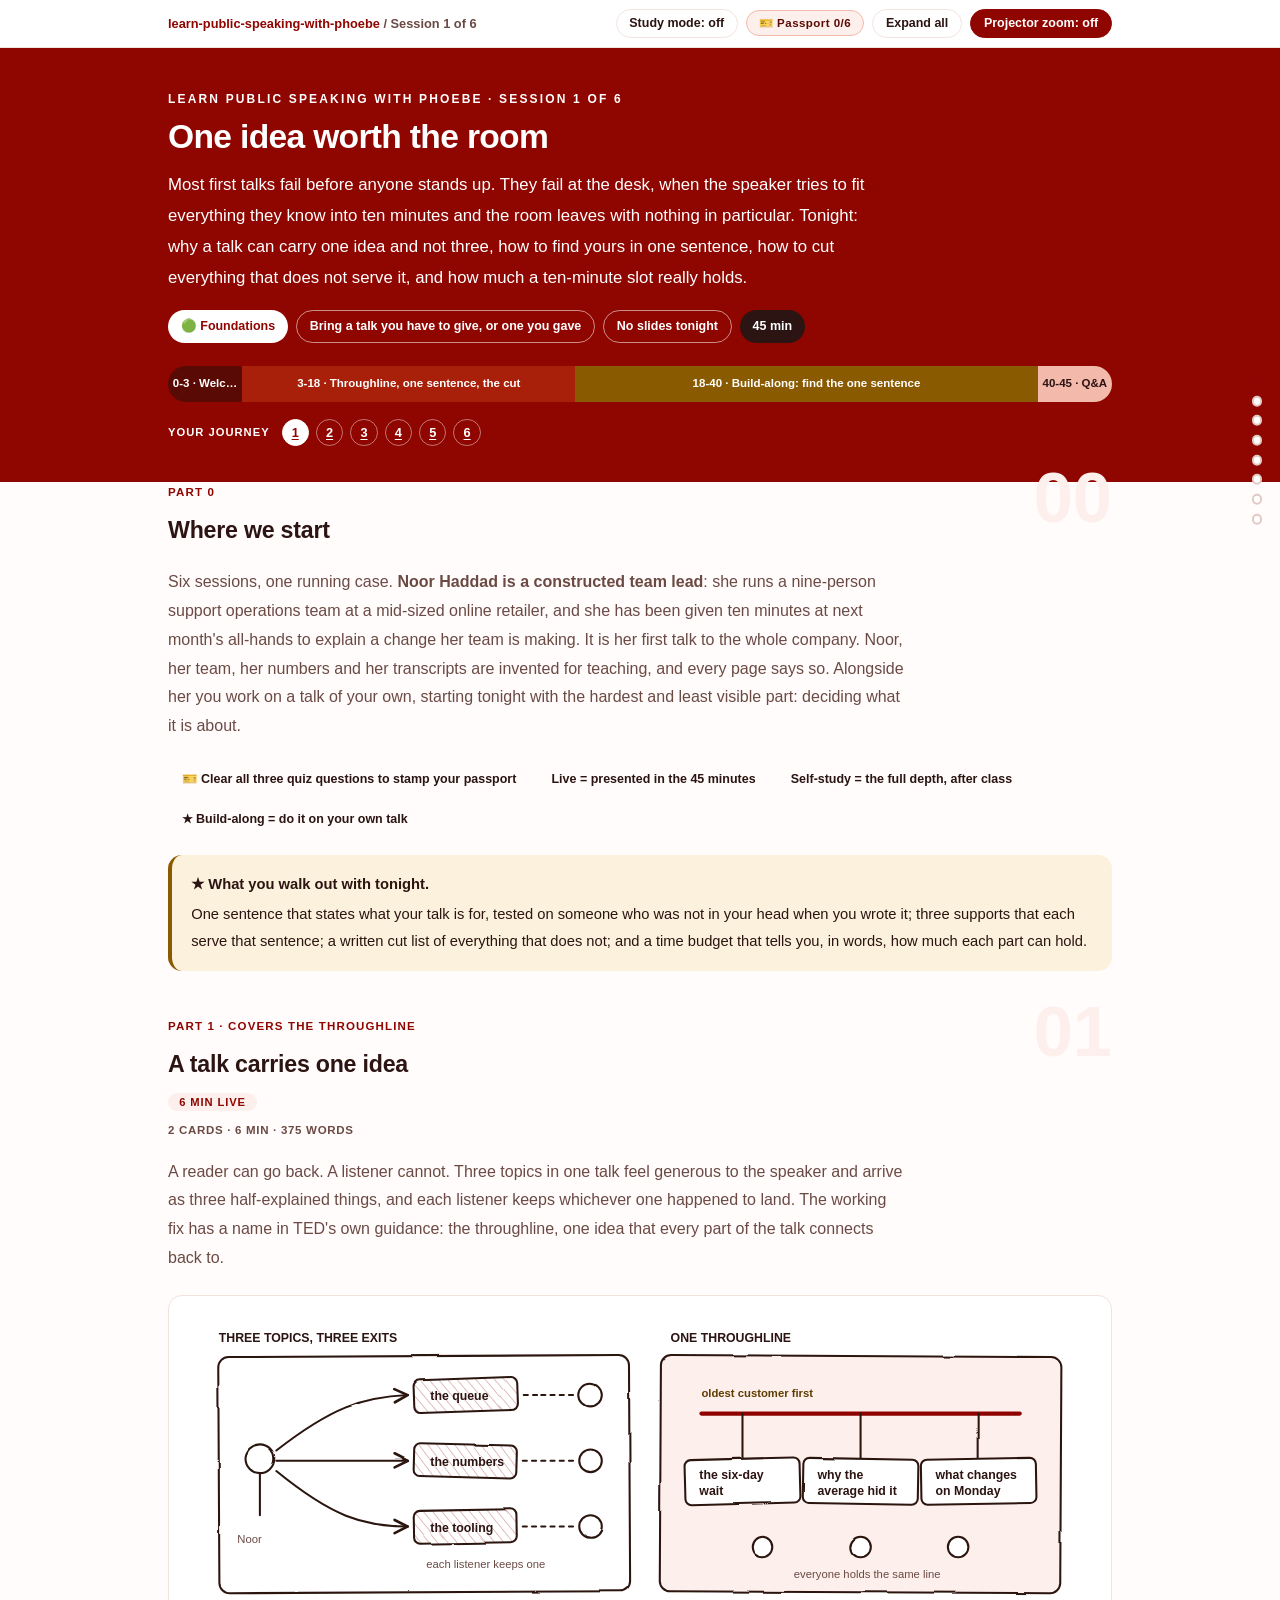
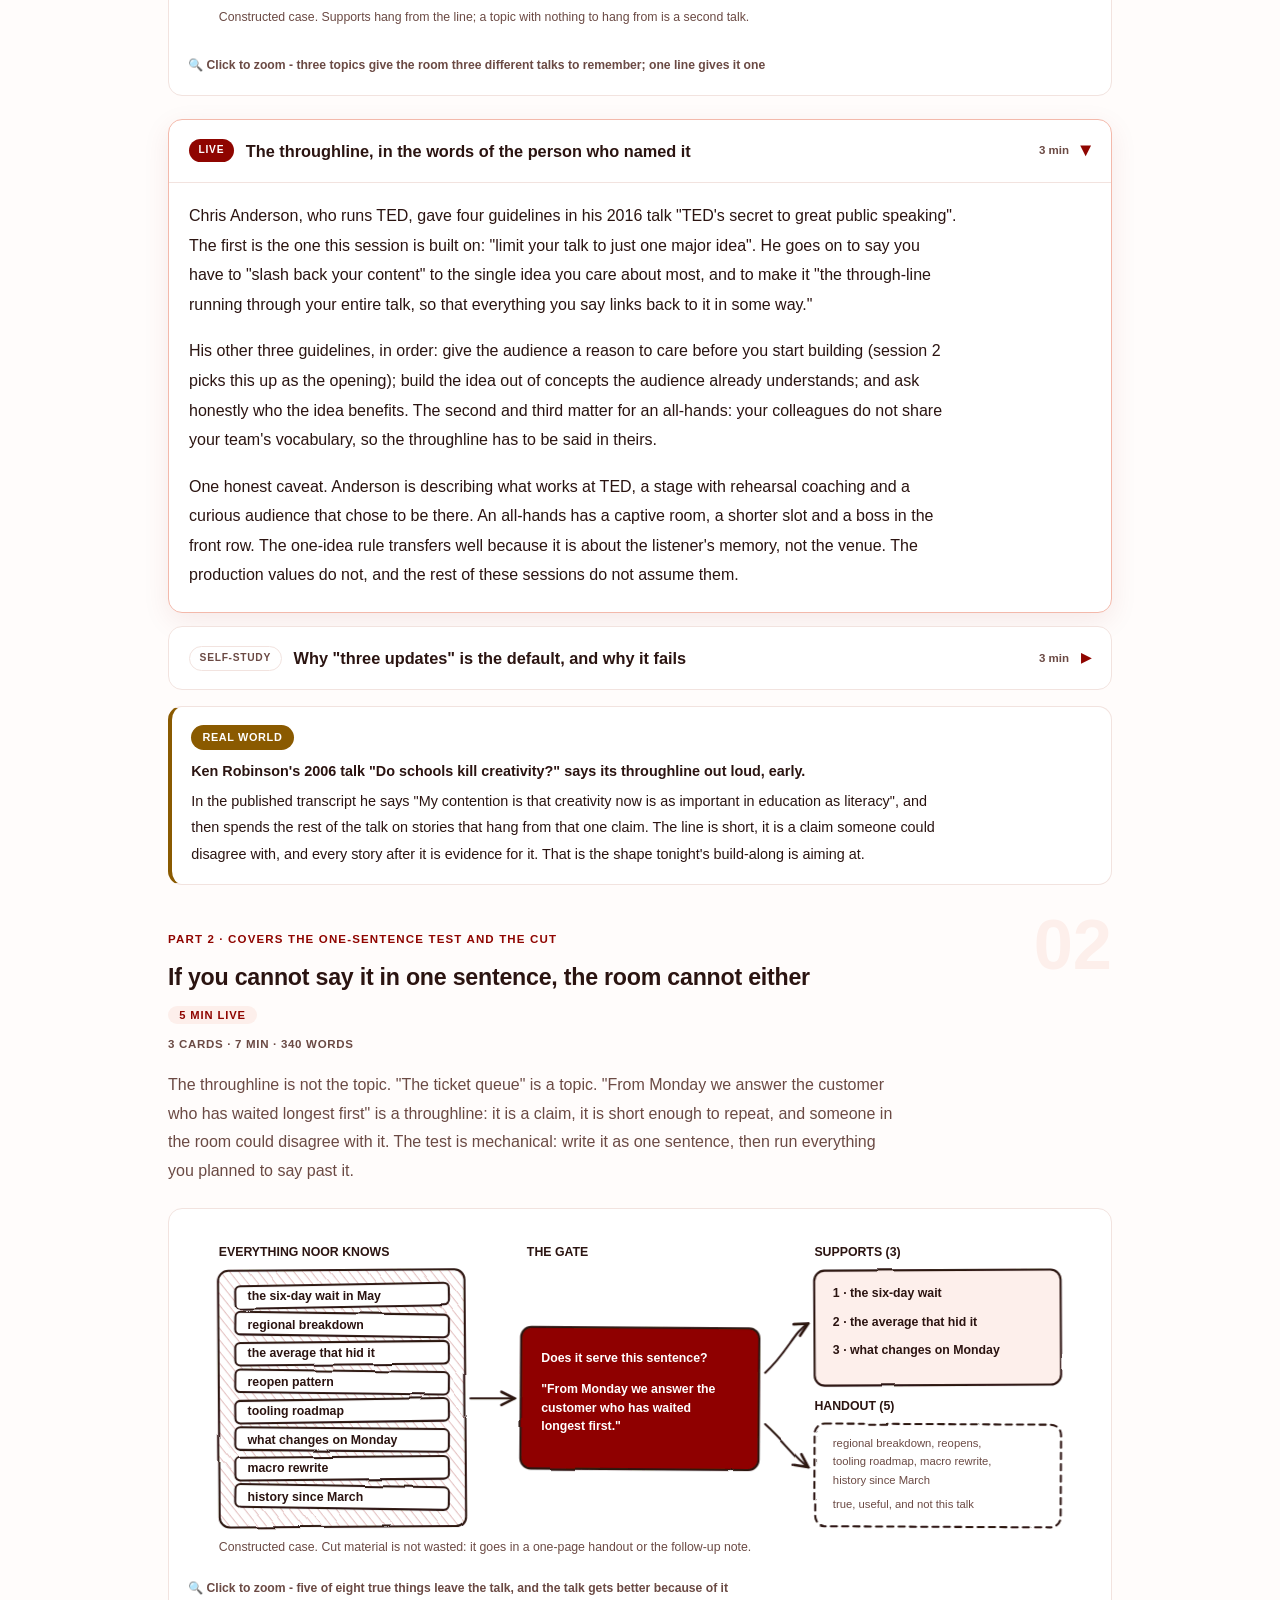
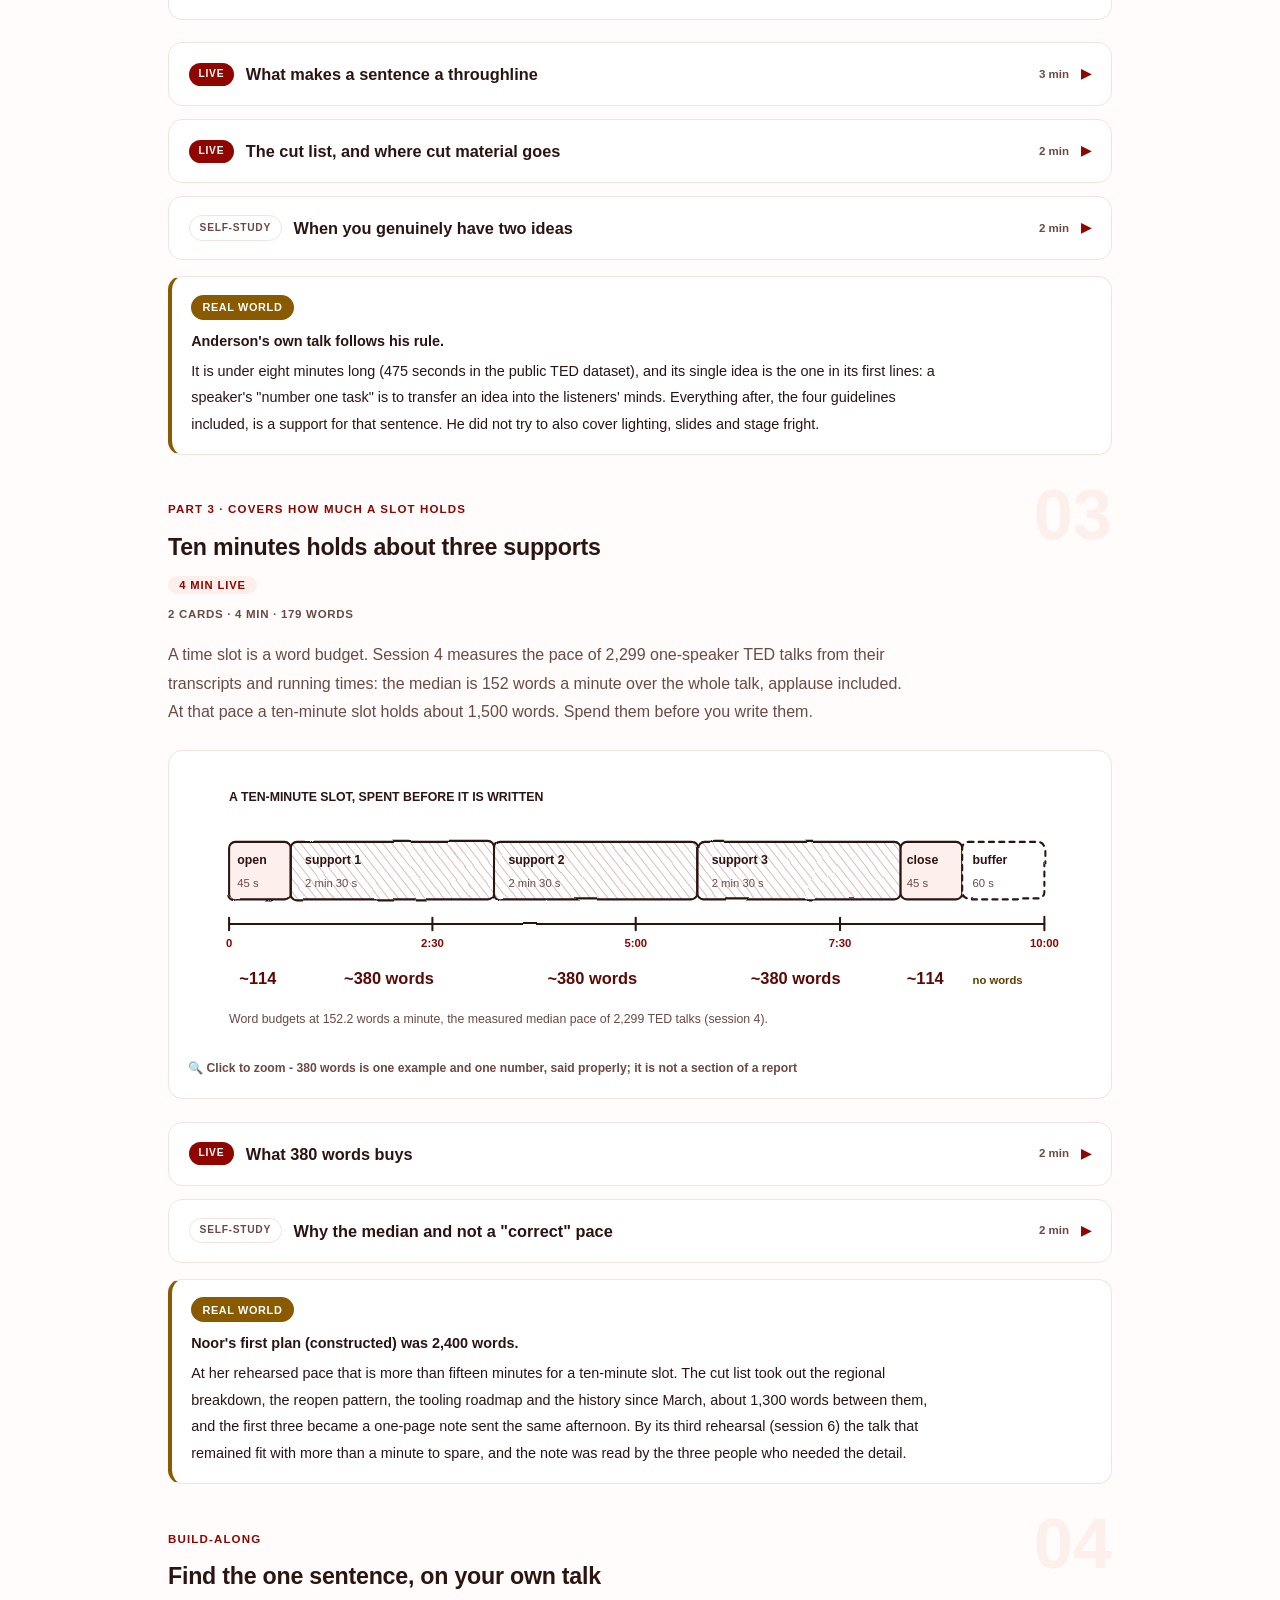
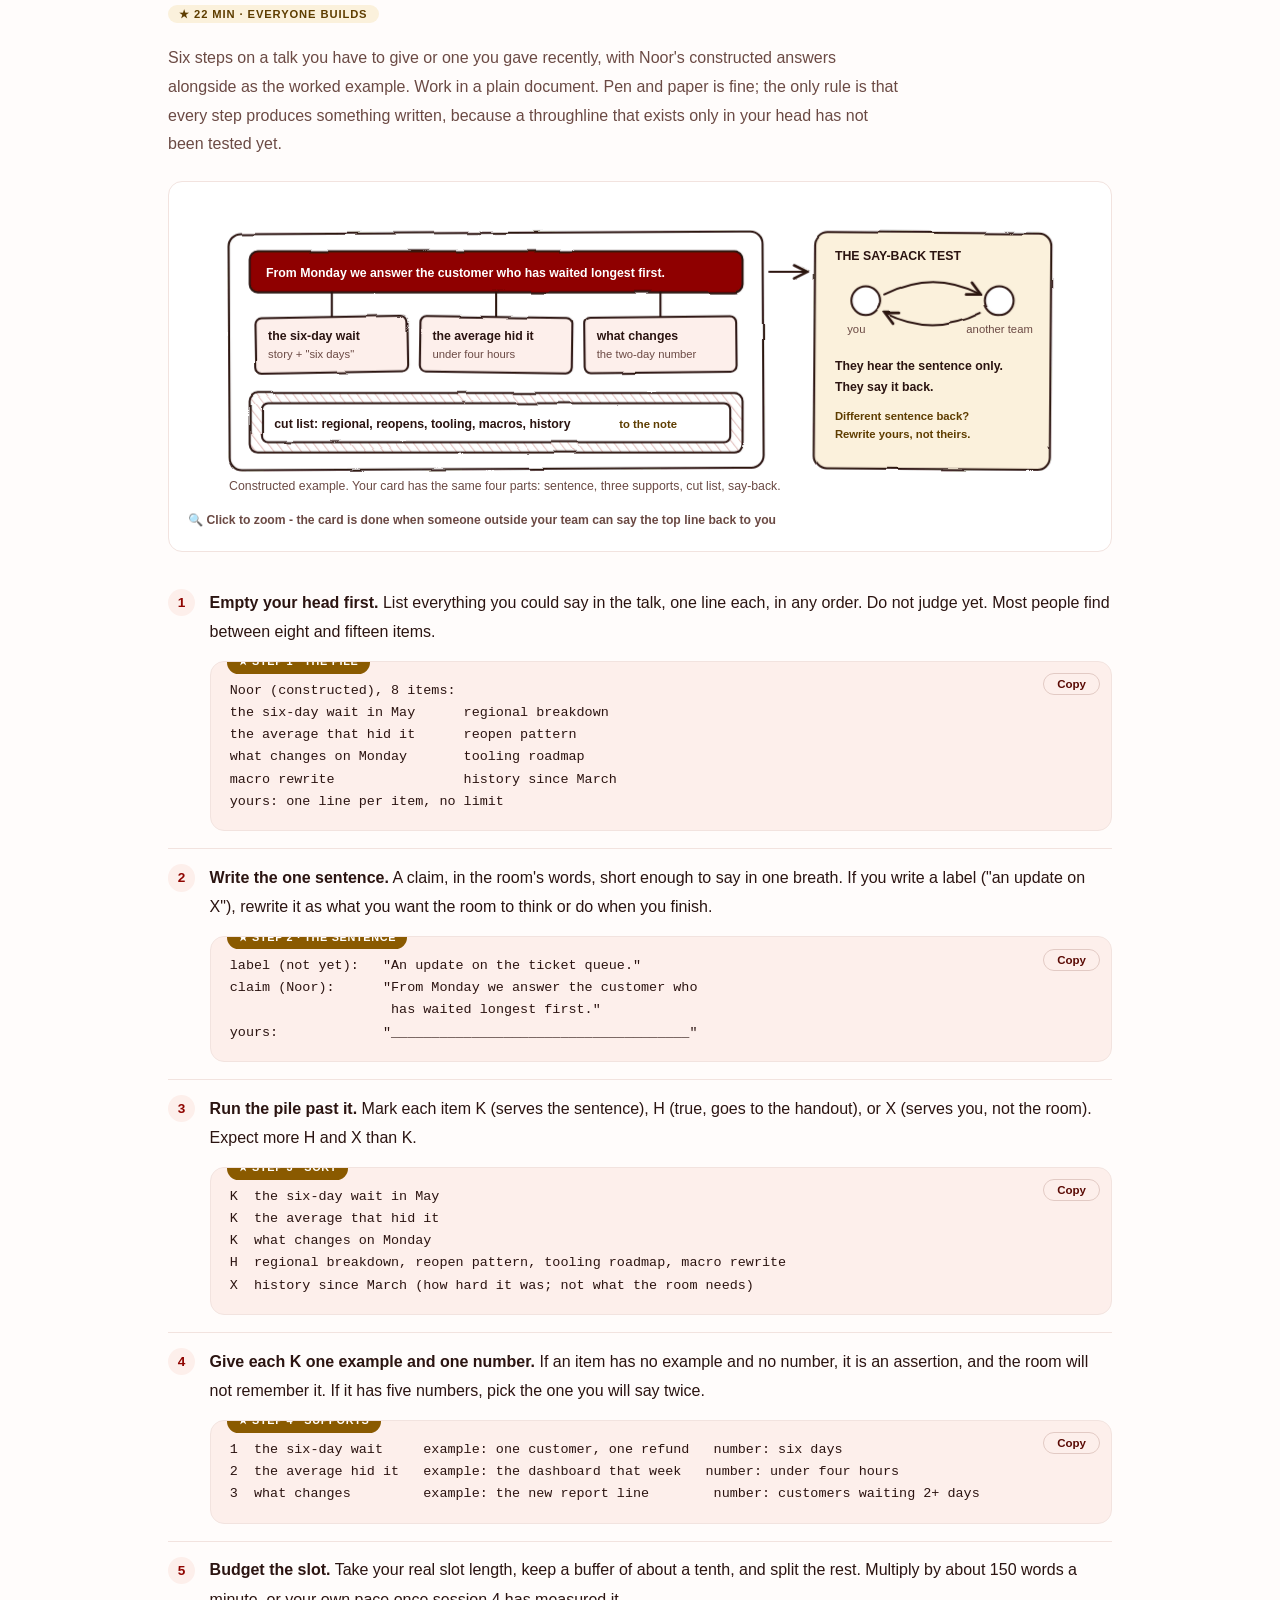
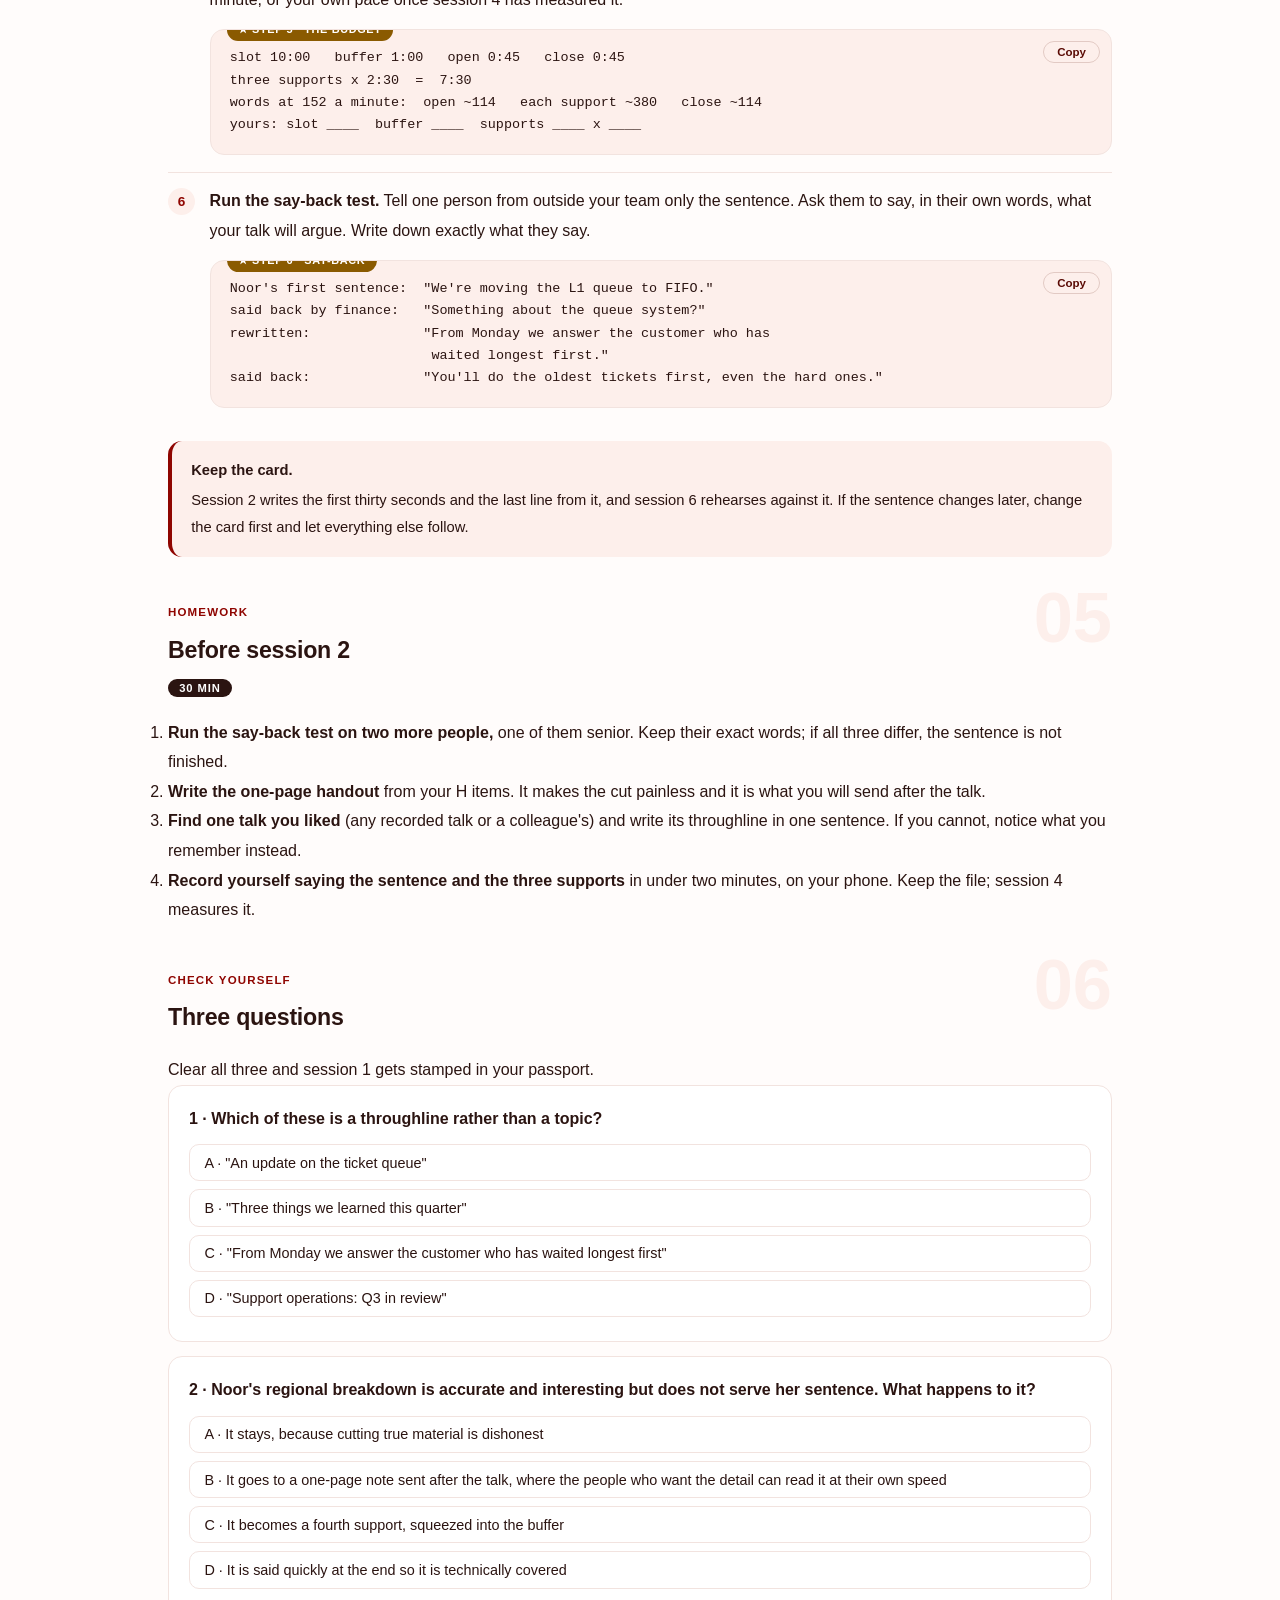
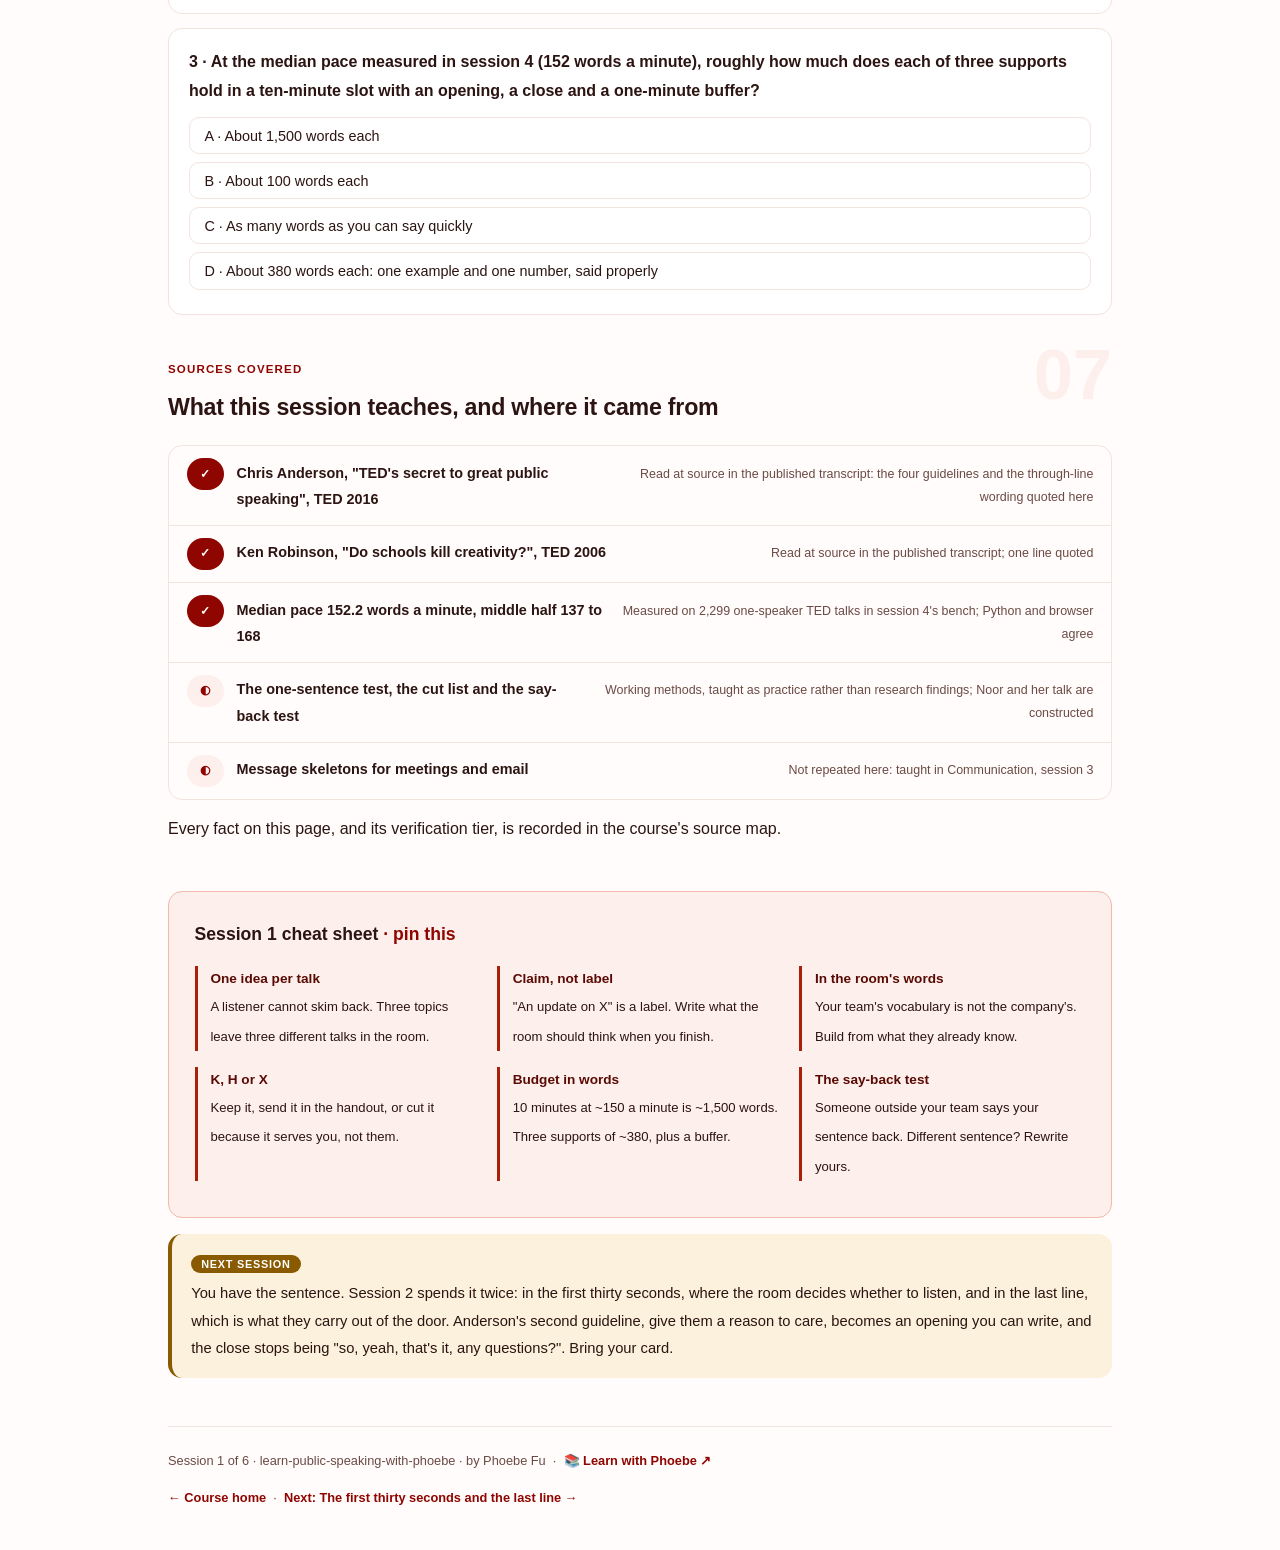
==== commit 6abd6835: "Light surfaces everywhere: lightbox, cheat panel, code boxes; contrast and phone-width fixes Every d" ====
--- a/courses/01-one-idea-worth-the-room.html
+++ b/courses/01-one-idea-worth-the-room.html
@@ -19,7 +19,7 @@
 <meta name="twitter:image" content="https://phoebefu6.github.io/learn-public-speaking-with-phoebe/assets/og-cover.png">
 <!-- social:end -->
 <title>Session 1 · One idea worth the room - learn public speaking with phoebe</title>
-<link rel="stylesheet" href="../assets/style.css?v=1">
+<link rel="stylesheet" href="../assets/style.css?v=17">
 </head>
 <body>
 
@@ -573,6 +573,6 @@
 
 </main>
 
-<script src="../assets/app.js?v=1"></script>
+<script src="../assets/app.js?v=17"></script>
 </body>
 </html>
--- a/assets/style.css
+++ b/assets/style.css
@@ -19,7 +19,7 @@
   --amber-ink: #5E3D00;
   --amber-50: #FBF1DC;
   --paper: #FFFCFB;
-  --code-bg: #FDF4F1;
+  --code-bg: #FDEFEB;
   --code-ink: #2B1411;
   --scrim-rgb: 255,250,248;
   --shadow-rgb: 143,5,0;
@@ -241,7 +241,7 @@
 .pill.light { background: var(--indigo-50); color: var(--indigo); }
 .pill.inkpill { background: var(--ink); color: #fff; }
 .pill.amber, .pill.peach { background: var(--amber); color: #fff; }
-.pill.bare { color: var(--faint); }
+.pill.bare { color: var(--muted); }
 
 /* ---------- 4D grid ---------- */
 .grid-2 { display: grid; grid-template-columns: repeat(auto-fit, minmax(15rem, 1fr)); gap: .8rem; margin: .5rem 0 1rem; }
@@ -270,10 +270,11 @@
 table.clean td:first-child { font-weight: 600; }
 
 /* ---------- prompt boxes ---------- */
-.prompt-box {
+.prompt-box{
   position: relative;
-  background: var(--code-bg);
-  color: var(--code-ink);
+  background: #FDEFEB;
+  border: 1px solid #F2E3DF;
+  color: #2B1411;
   border-radius: var(--radius);
   padding: 1.1rem 1.2rem;
   margin: 1rem 0 1.2rem;
@@ -283,12 +284,12 @@
   white-space: pre-wrap;
   word-break: break-word;
 }
-.prompt-box .label {
+.prompt-box .label{
   position: absolute;
   top: -0.7rem;
   left: 1rem;
-  background: var(--indigo);
-  color: #fff;
+  background: #8F0500;
+  color: #FFFFFF;
   font-family: "Inter", -apple-system, sans-serif;
   font-size: .68rem;
   font-weight: 700;
@@ -299,7 +300,7 @@
 }
 .prompt-box.bad .label { background: var(--faint); color: var(--ink); }
 .prompt-box.good .label { background: var(--amber); color: #fff; }
-.copy-btn {
+.copy-btn{
   position: absolute;
   top: .7rem;
   right: .7rem;
@@ -409,7 +410,7 @@
   gap: .4rem;
 }
 
-.lightbox {
+.lightbox{
   position: fixed;
   inset: 0;
   z-index: 100;
@@ -421,8 +422,10 @@
   cursor: zoom-out;
 }
 .lightbox.open { display: flex; }
-.lightbox .inner {
+.lightbox .inner{
   background: #fff;
+  border: 1px solid #F2E3DF;
+  box-shadow: 0 10px 40px rgba(43,20,17,.14);
   border-radius: var(--radius);
   padding: 2rem;
   max-width: 94vw;
@@ -430,7 +433,7 @@
   overflow: auto;
 }
 .lightbox .inner svg, .lightbox .inner img { width: min(88vw, 70rem); height: auto; }
-.lightbox .close-hint {
+.lightbox .close-hint{
   position: fixed;
   top: 1rem; right: 1.4rem;
   color: var(--ink);
@@ -455,7 +458,7 @@
 .covered-row .note { margin-left: auto; color: var(--muted); font-size: .78rem; text-align: right; }
 
 /* ---------- cheat sheet footer ---------- */
-.cheat {
+.cheat{
   background: var(--indigo-50);
   color: var(--ink);
   border: 1px solid var(--indigo-soft);
@@ -1162,7 +1165,7 @@
   transition: all .18s ease;
 }
 .pp-stamp:hover { border-color: var(--indigo-soft); }
-.pp-stamp i { font-size: 1.3rem; font-style: normal; opacity: .7; color: var(--ink); }
+.pp-stamp i { font-size: 1.3rem; font-style: normal; opacity: 1; color: var(--ink); }
 .pp-stamp b { font: 800 0.7rem Inter, sans-serif; }
 .pp-stamp.got {
   border-style: solid; border-color: var(--indigo);
@@ -1318,3 +1321,28 @@
 .pb-hit { font: 700 0.76rem Inter, sans-serif; border-radius: 999px; padding: 2px 10px; }
 .pb-hit.is-hes { background: #FEF2F2; color: #7f1d1d; }
 .pb-hit.is-phr { background: var(--amber-50); color: var(--amber-ink); }
+
+/* layout-patch-3: phone-width overflow (2026-10-10) */
+.sql-bar { flex-wrap: wrap; }
+@media (max-width: 480px) {
+  .covered-row { flex-wrap: wrap; }
+  .covered-row .note { margin-left: 0; text-align: left; flex-basis: 100%; }
+  details.card summary { flex-wrap: wrap; }
+  details.card summary .mini { white-space: normal; }
+  .wk, .sqlbox, .prompt-box, pre { max-width: 100%; overflow-x: auto; }
+  .mono, code, strong, .note { overflow-wrap: anywhere; }
+  select, input[type=range], label { max-width: 100%; }
+  canvas, svg, img { max-width: 100%; height: auto; }
+  .tree-kids, .tree-node-wrap, .tree-node, .rb-night, .al-row, .gd-field, .tl-row, .sl-row { max-width: 100%; overflow-x: auto; }
+  .tl-cols, .sl-cols, .bb-cols, .ev-cols, [class$="-cols"] { grid-template-columns: 1fr !important; display: grid; }
+  .tl-cols > *, .sl-cols > *, [class$="-cols"] > * { min-width: 0; max-width: 100%; }
+  .mono { white-space: normal; }
+  .er-w, .bb-lab, .tl-lev, .sl-lev { max-width: 100%; white-space: normal; }
+}
+/* contrast-patch-2b */
+.cheat a { color: var(--indigo-deep, var(--ink)); }
+.chip.audience { background: transparent; border-color: rgba(255,255,255,.55); }
+.masthead a, .masthead .sub a { color: #fff; text-decoration: underline; text-underline-offset: 2px; }
+.prompt-box b, .prompt-box strong { color: var(--indigo-deep, var(--ink)); }
+.prompt-box span, .prompt-box em, .prompt-box i { color: inherit; }
+.pp-stamp i { color: var(--ink); }
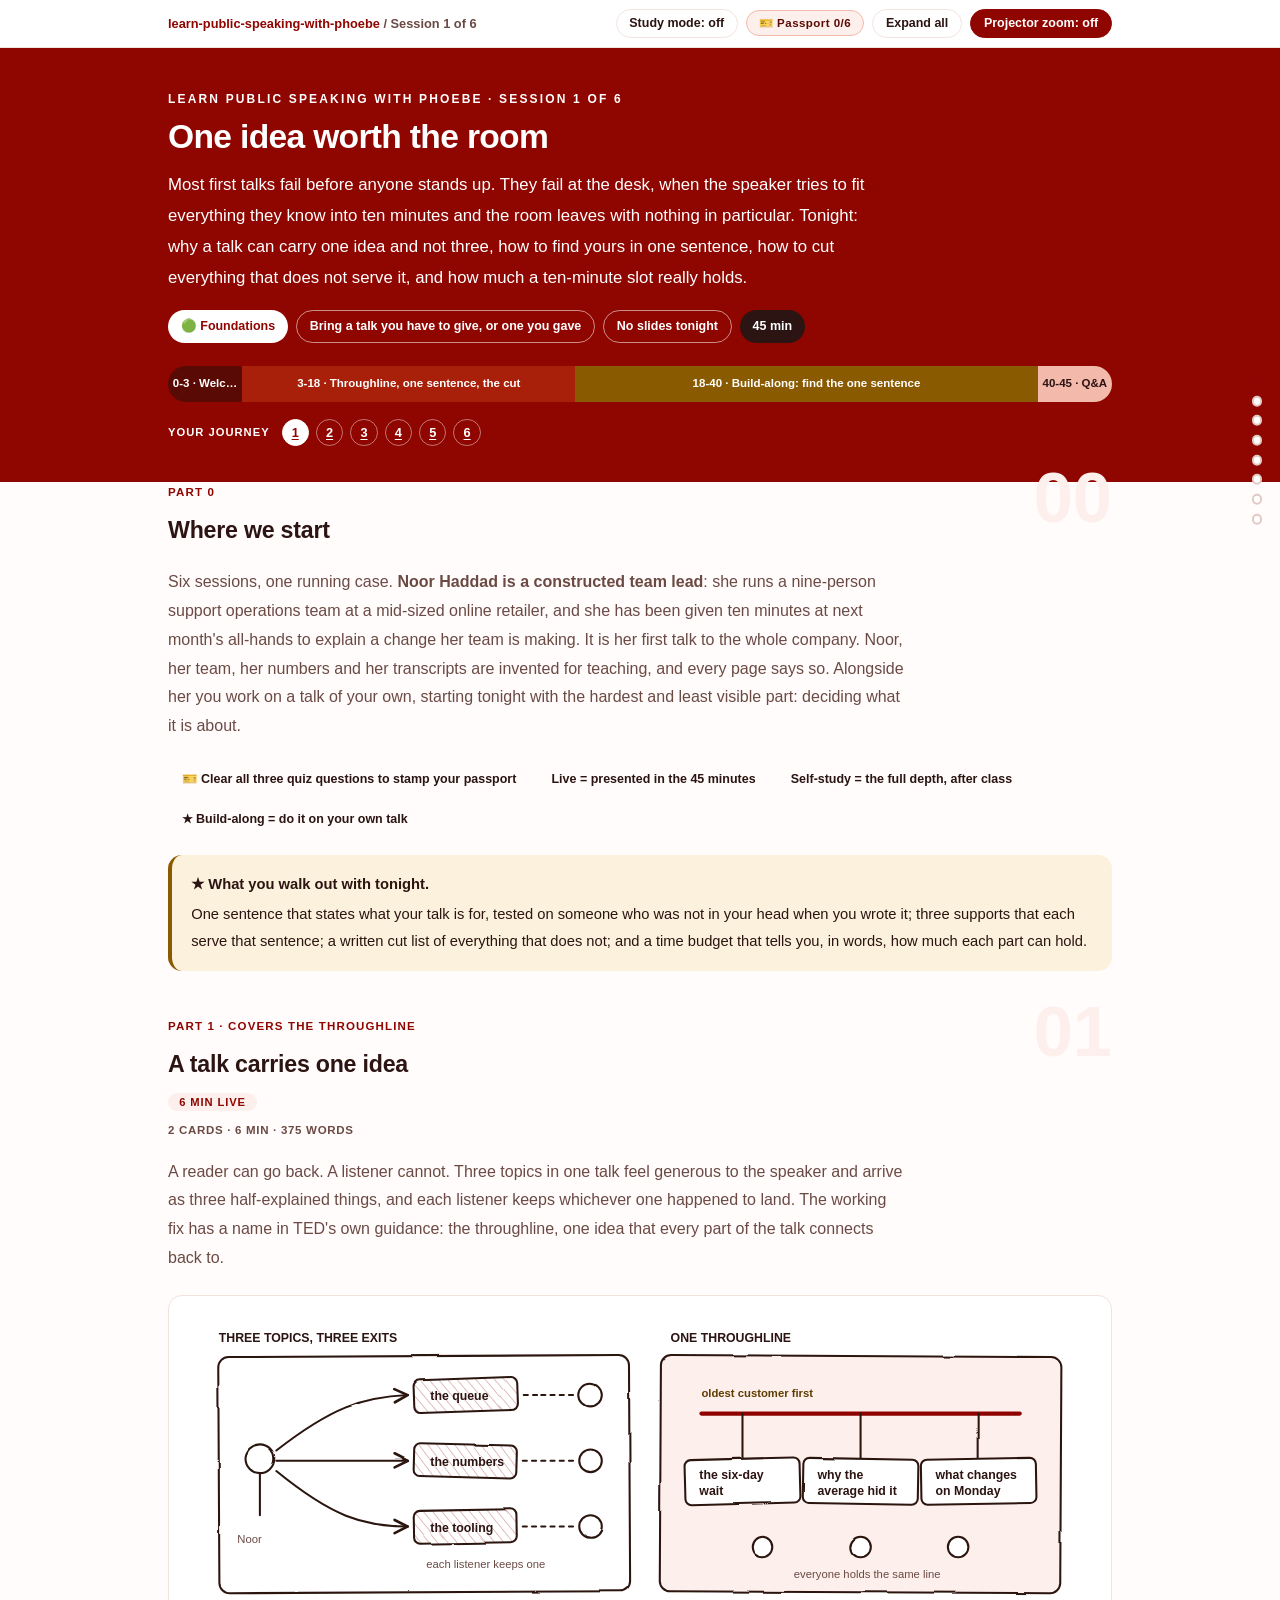
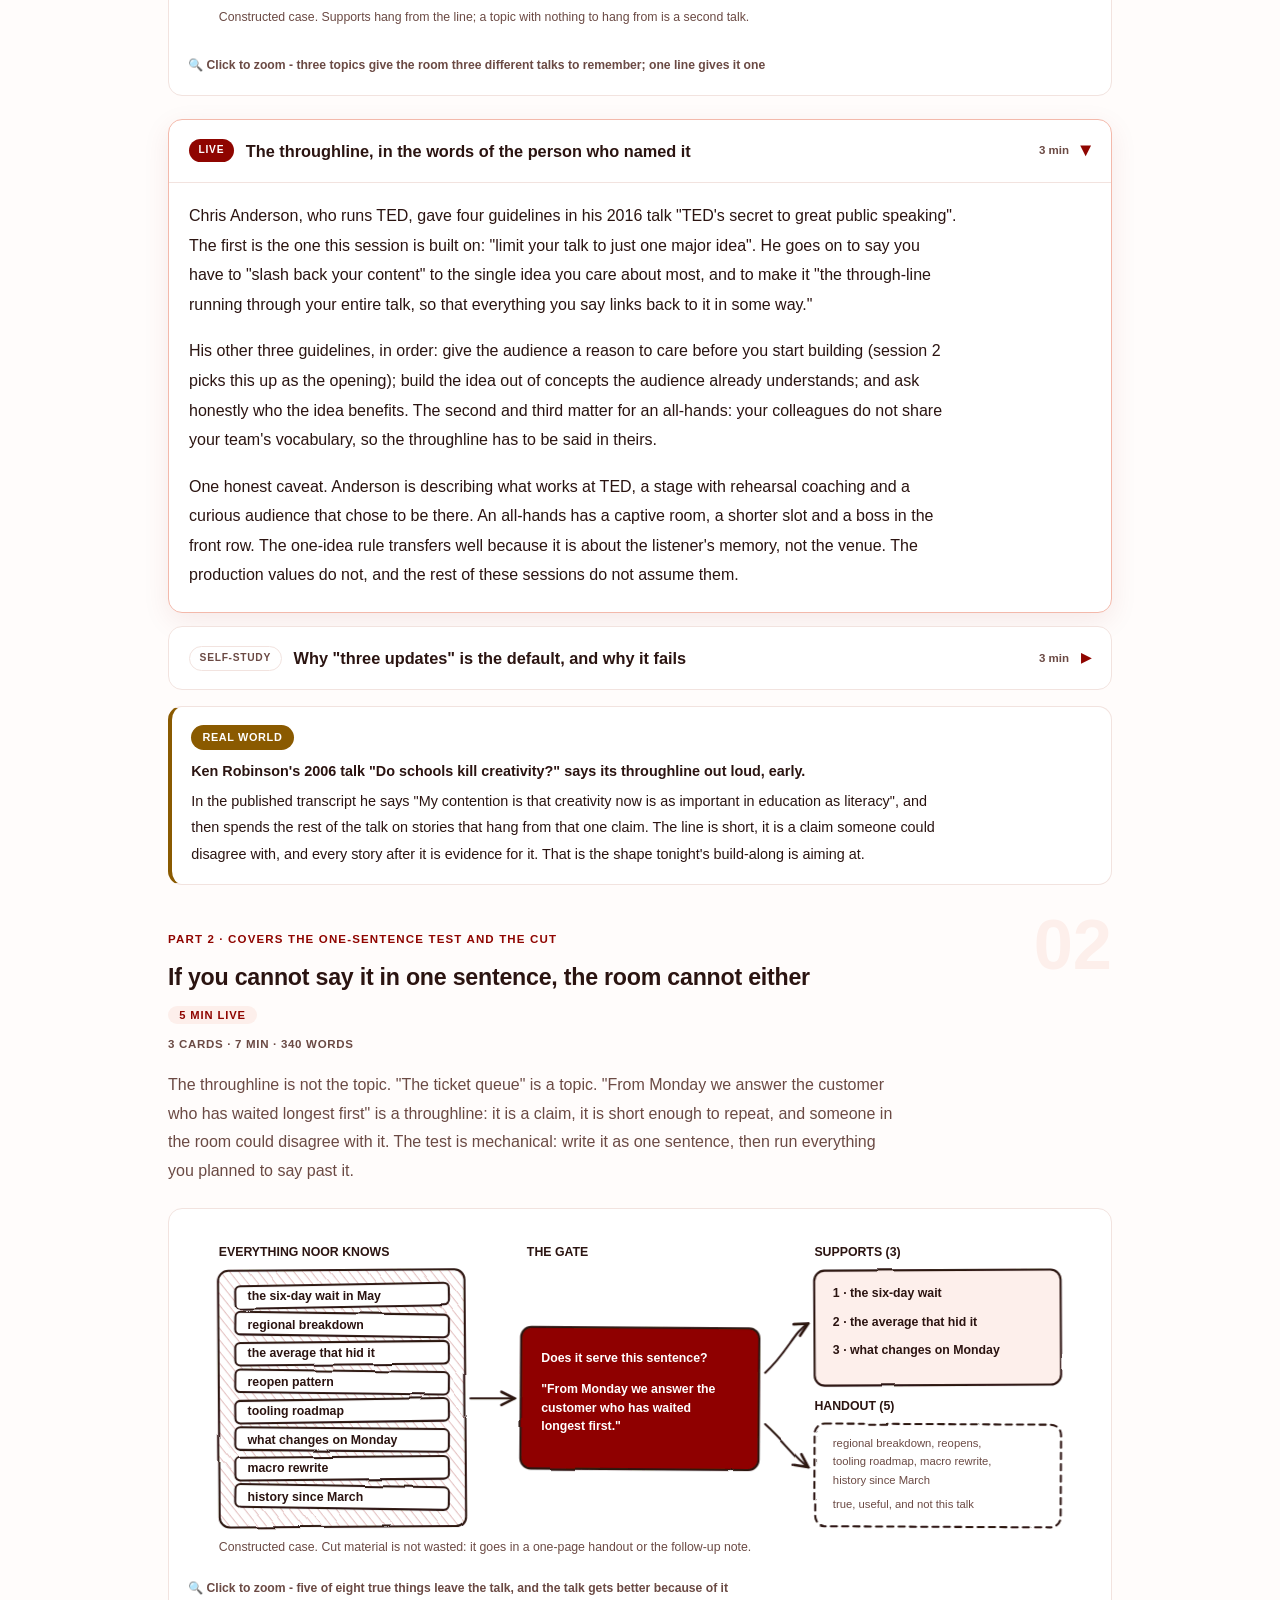
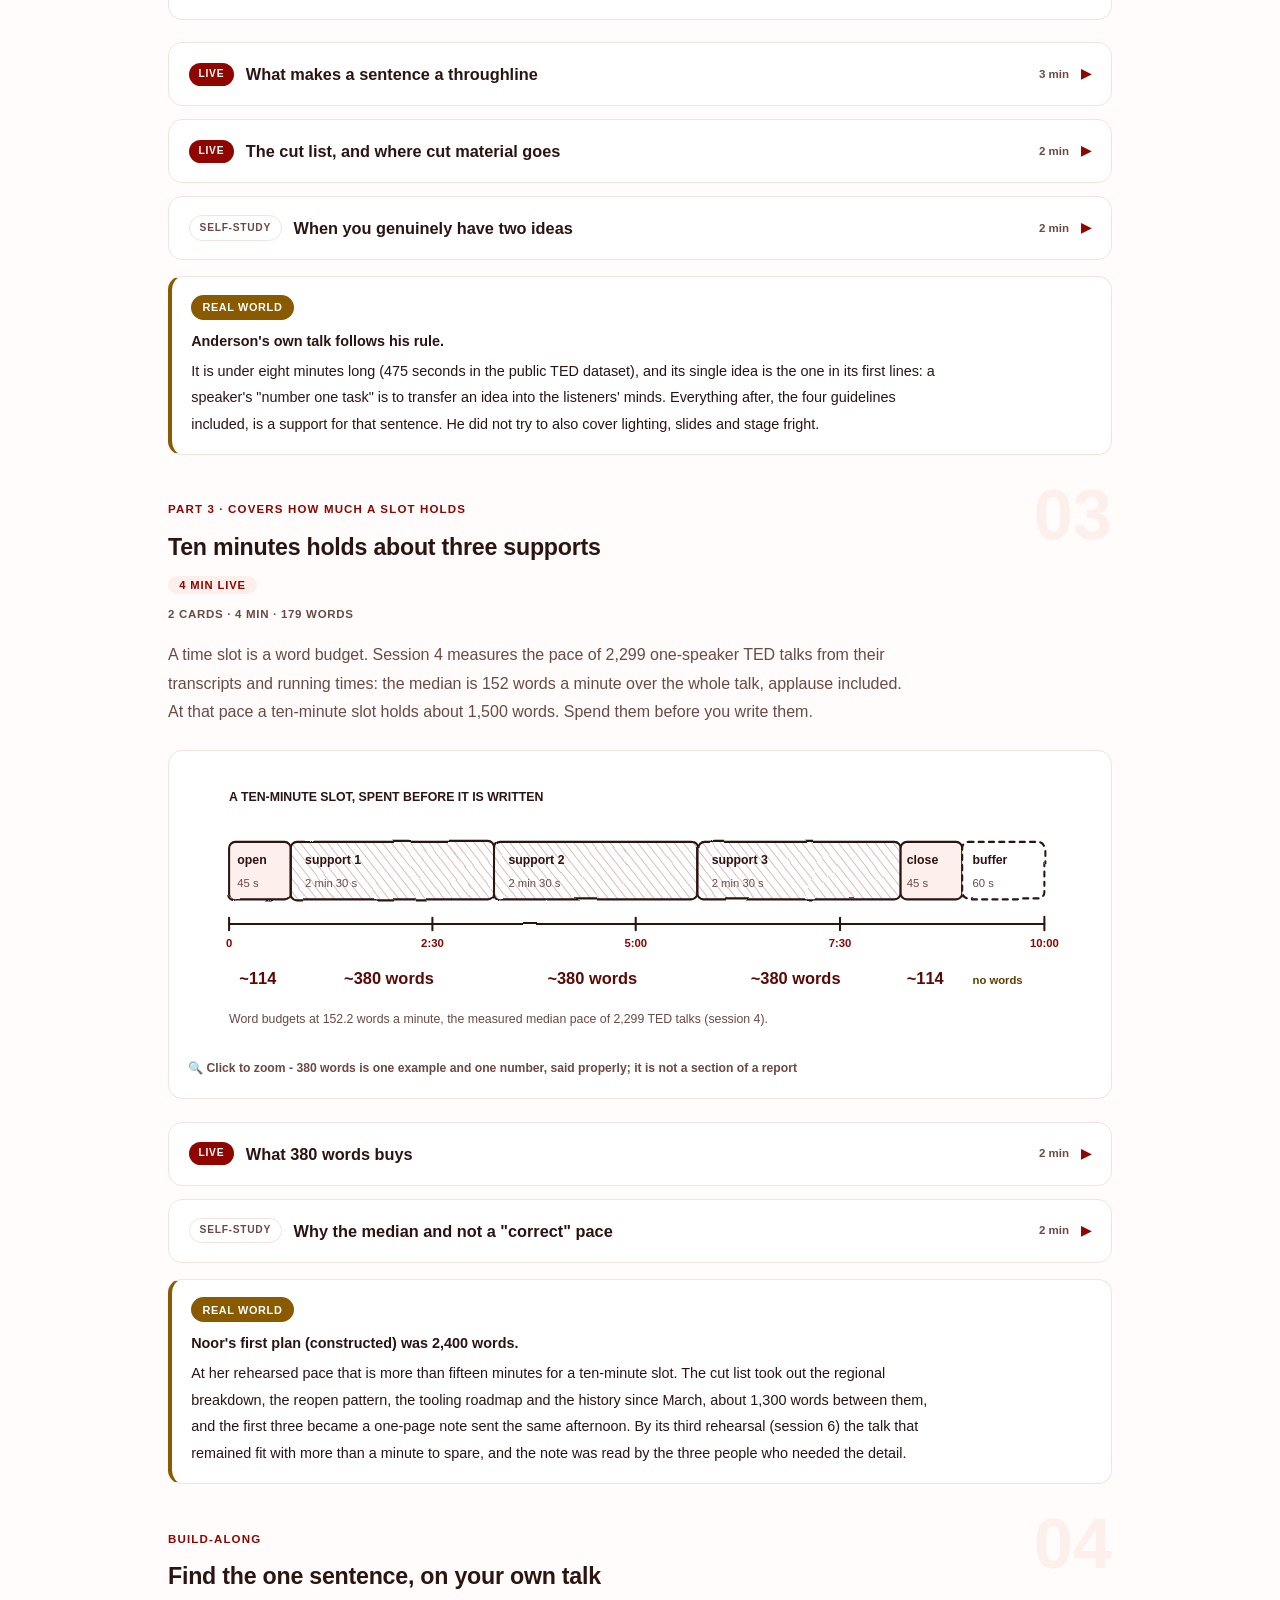
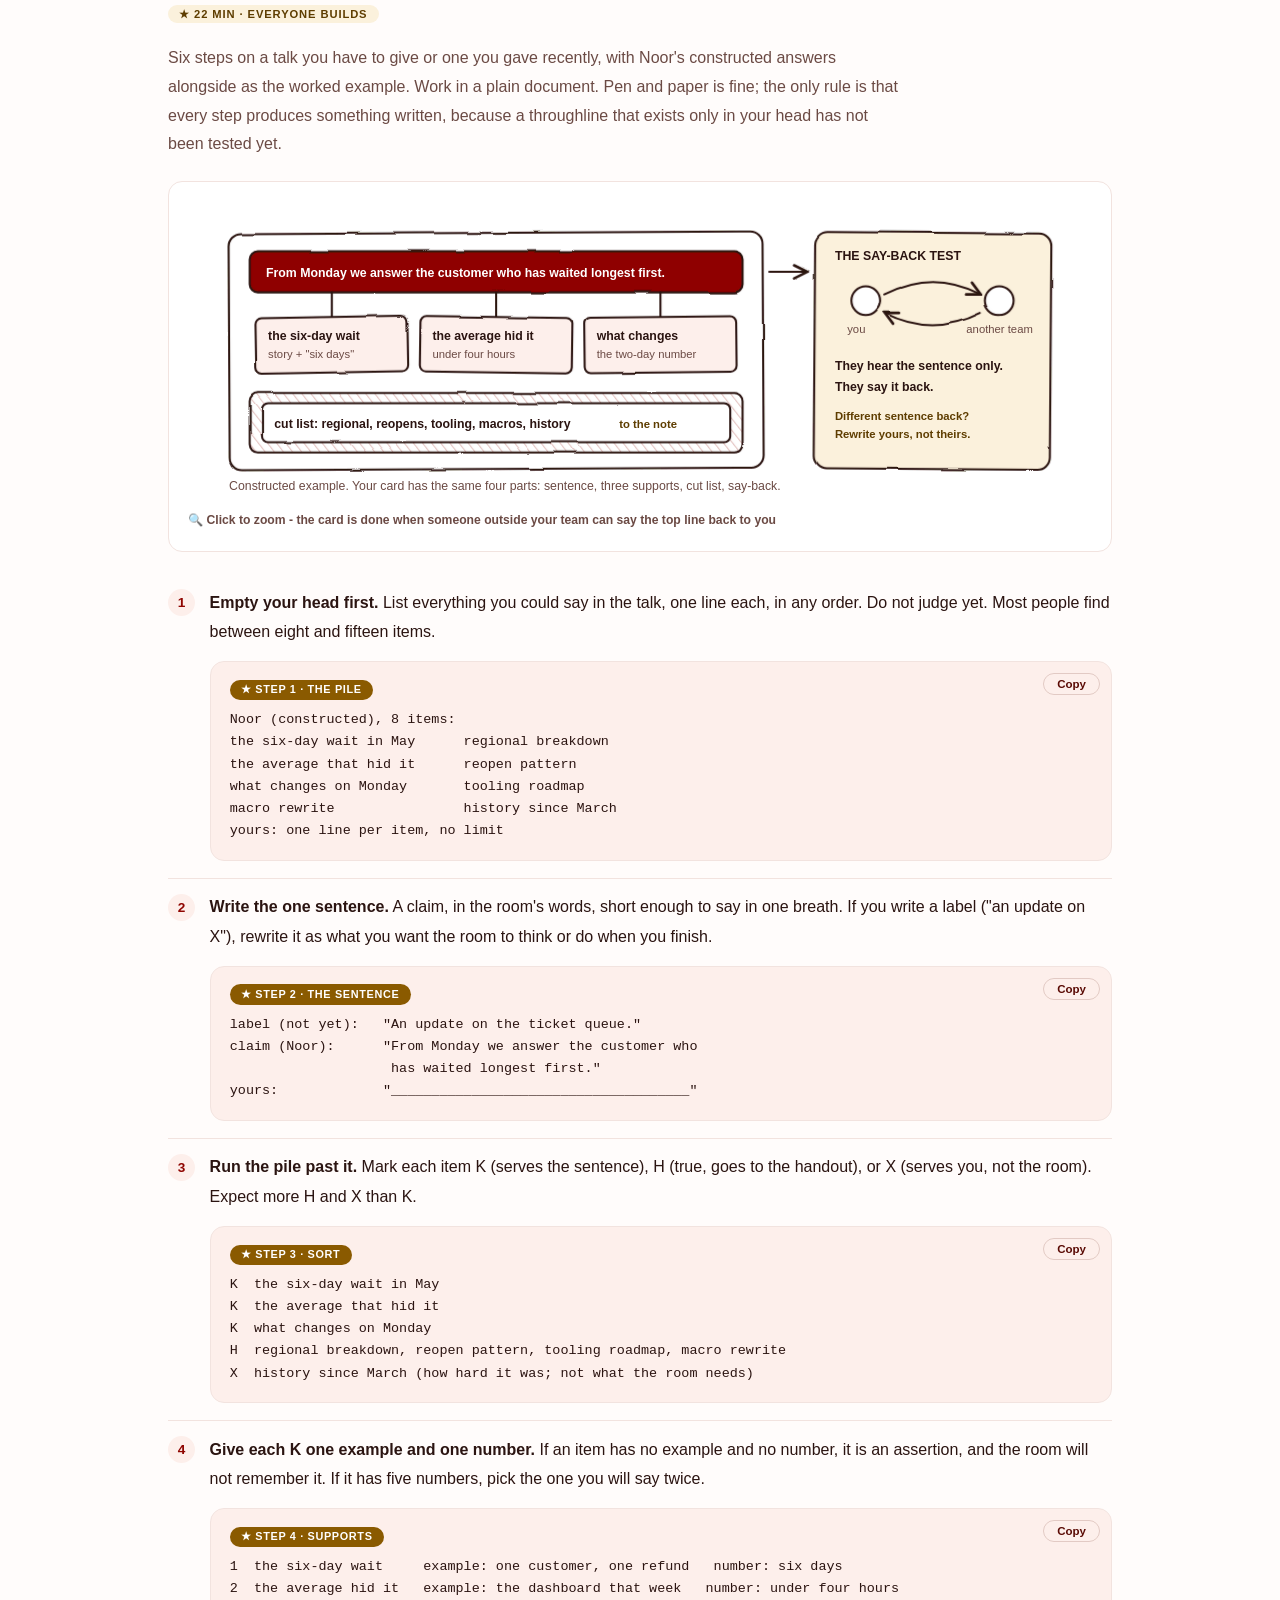
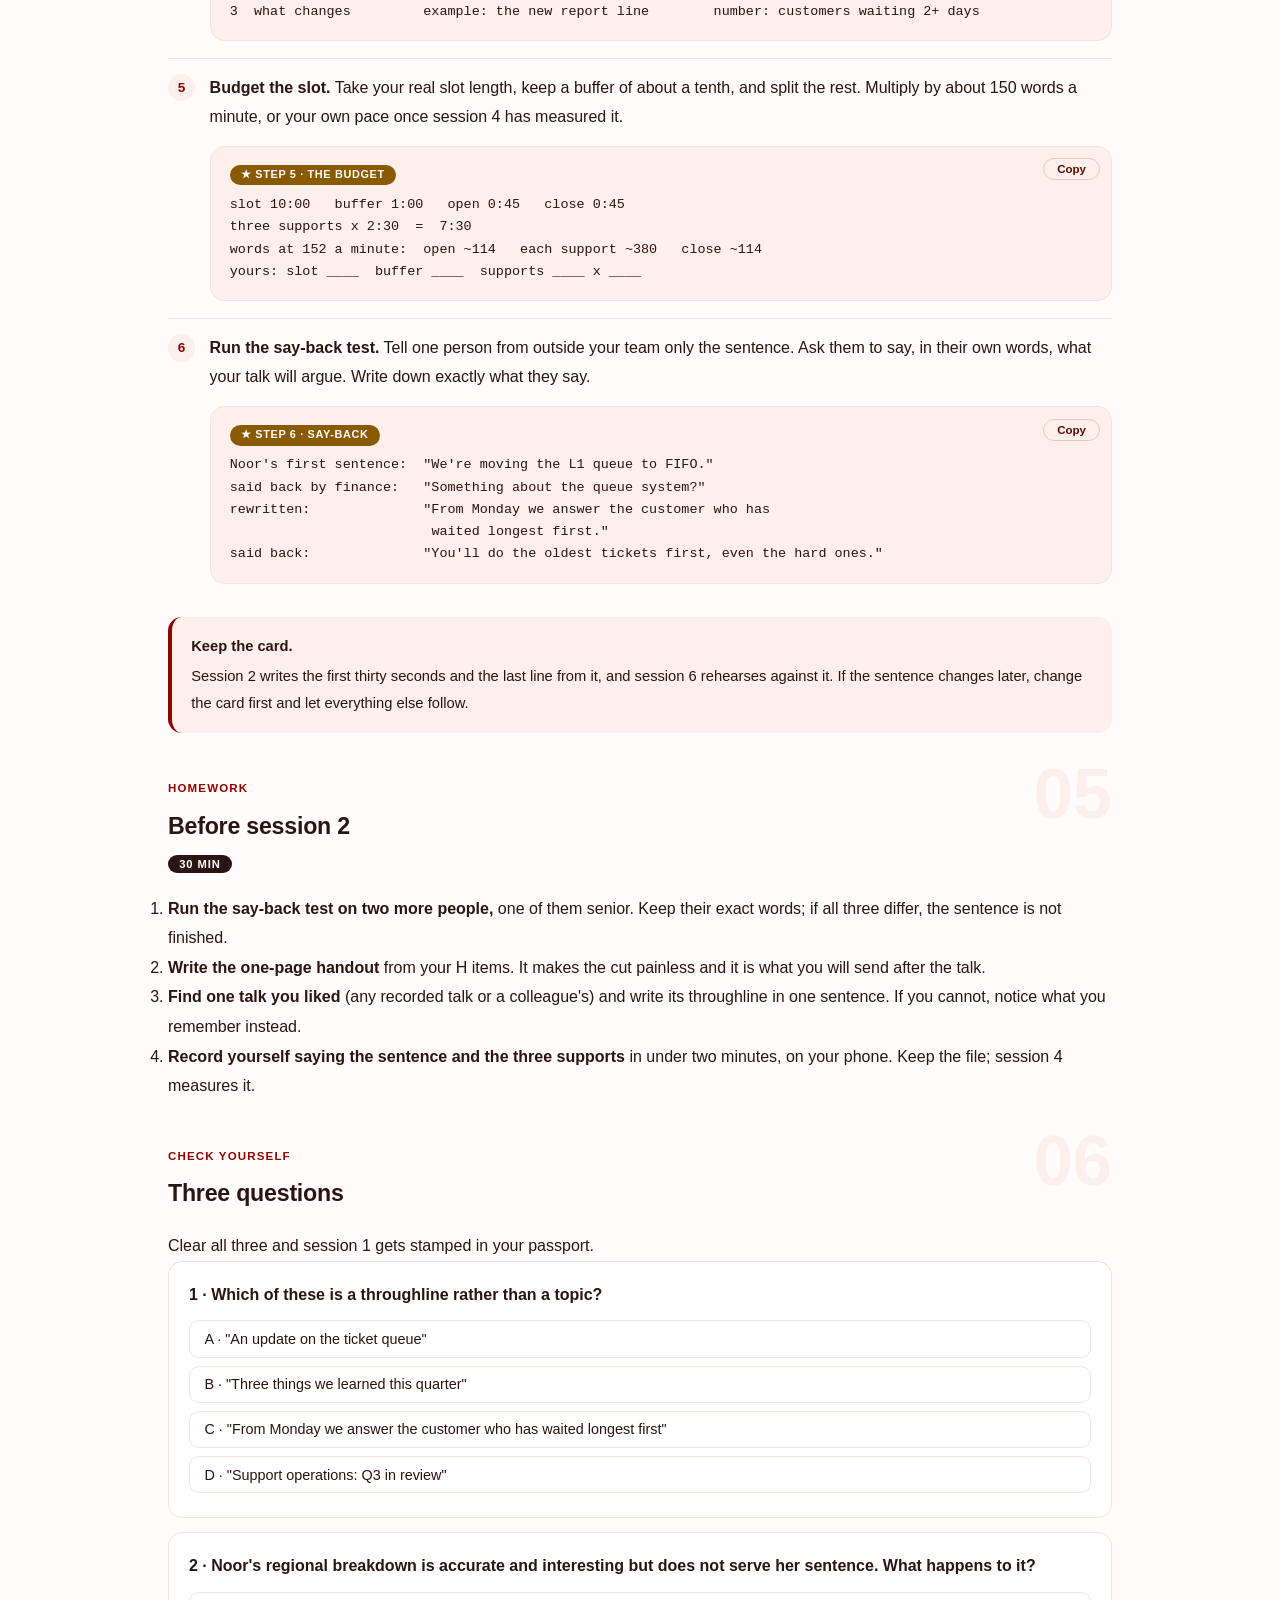
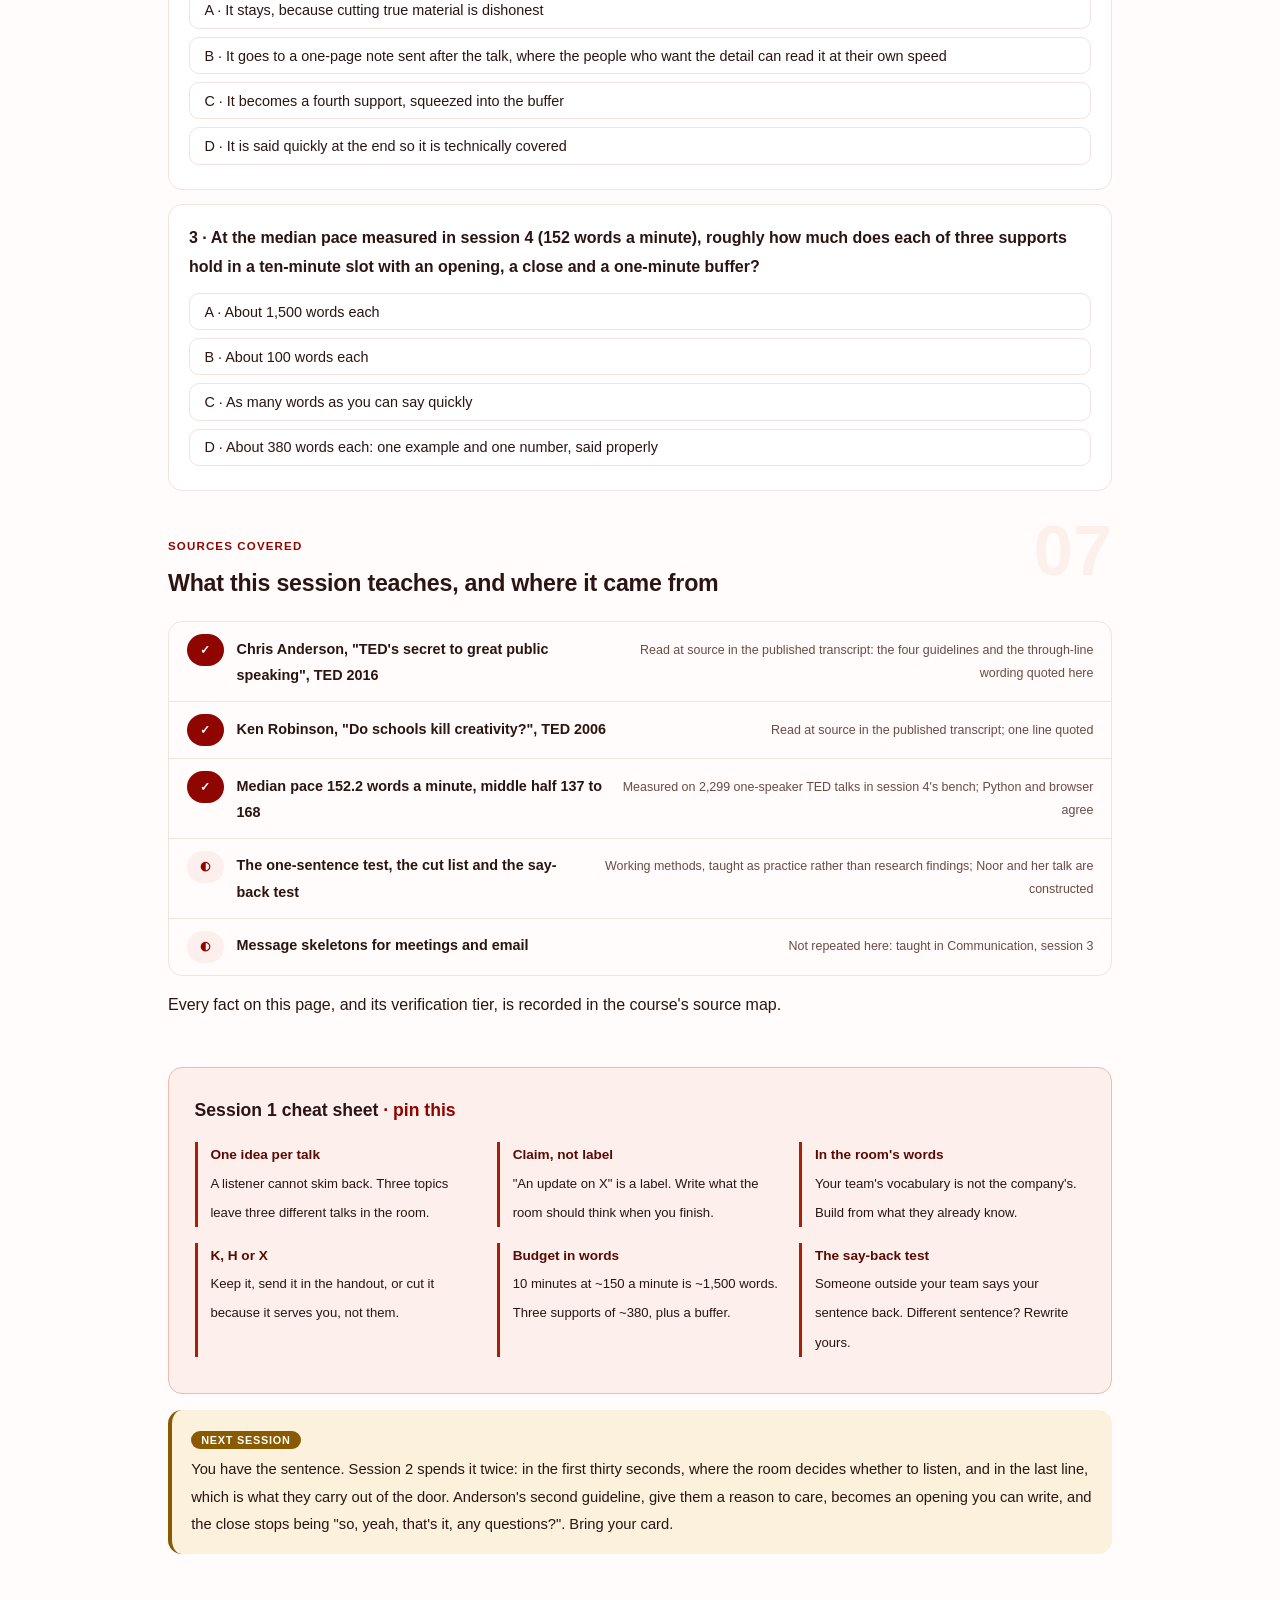
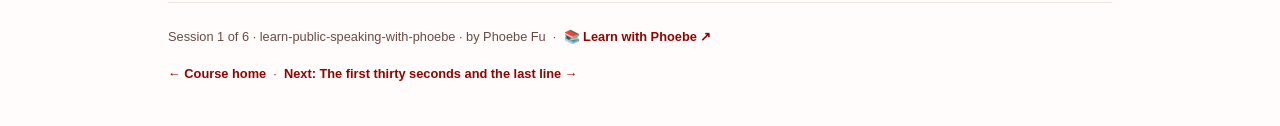
==== commit dd330230: "Prompt-box label inside the box: overflow no longer cuts it in half The label hung 0.7rem above the " ====
--- a/courses/01-one-idea-worth-the-room.html
+++ b/courses/01-one-idea-worth-the-room.html
@@ -19,7 +19,7 @@
 <meta name="twitter:image" content="https://phoebefu6.github.io/learn-public-speaking-with-phoebe/assets/og-cover.png">
 <!-- social:end -->
 <title>Session 1 · One idea worth the room - learn public speaking with phoebe</title>
-<link rel="stylesheet" href="../assets/style.css?v=17">
+<link rel="stylesheet" href="../assets/style.css?v=18">
 </head>
 <body>
 
--- a/assets/style.css
+++ b/assets/style.css
@@ -1346,3 +1346,8 @@
 .prompt-box b, .prompt-box strong { color: var(--indigo-deep, var(--ink)); }
 .prompt-box span, .prompt-box em, .prompt-box i { color: inherit; }
 .pp-stamp i { color: var(--ink); }
+
+/* Prompt-box label sits inside the box (2026-10-12). Hanging it 0.7rem above the edge let any
+   overflow:auto parent cut it in half; in normal flow nothing can clip it. The right margin
+   keeps it clear of the Copy button; long labels wrap instead of running under it. */
+.prompt-box > .label{ position: static; display: table; margin: 0 5.2rem .55rem 0; white-space: normal; line-height: 1.45; }
